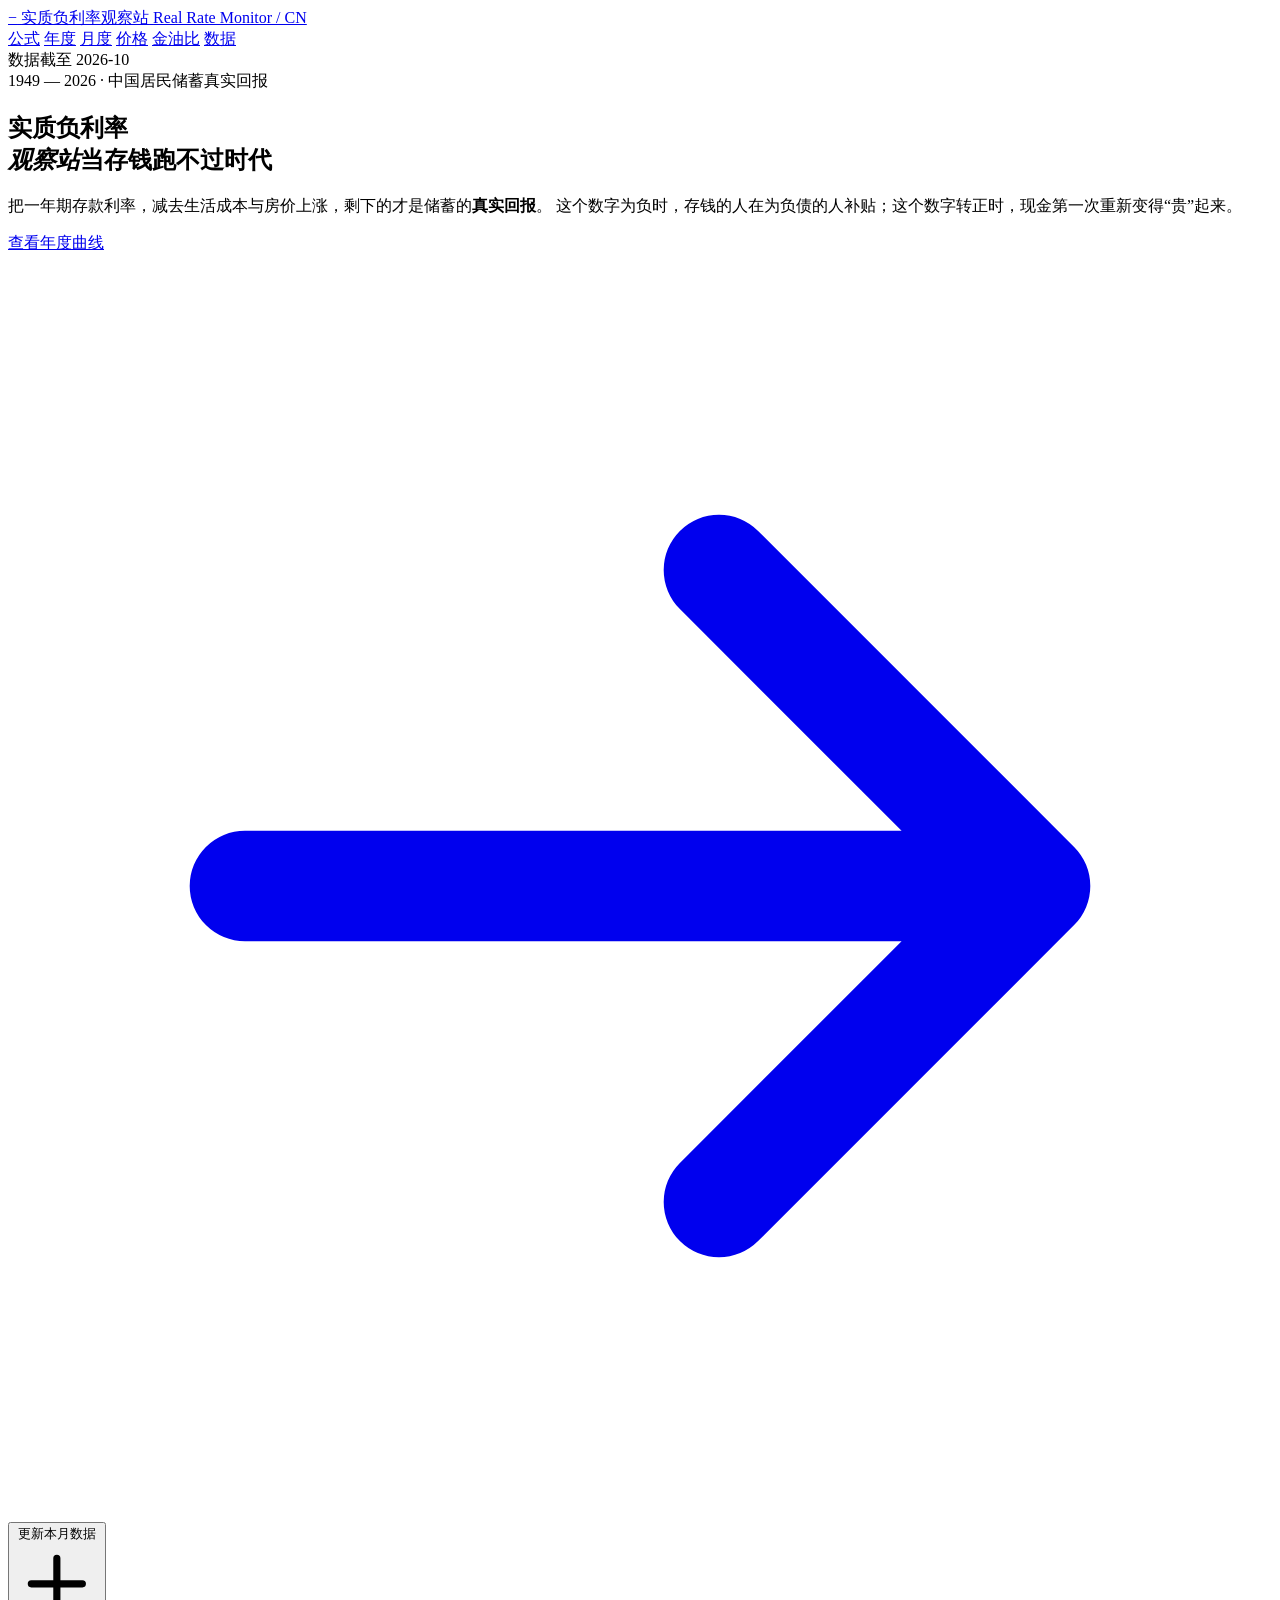
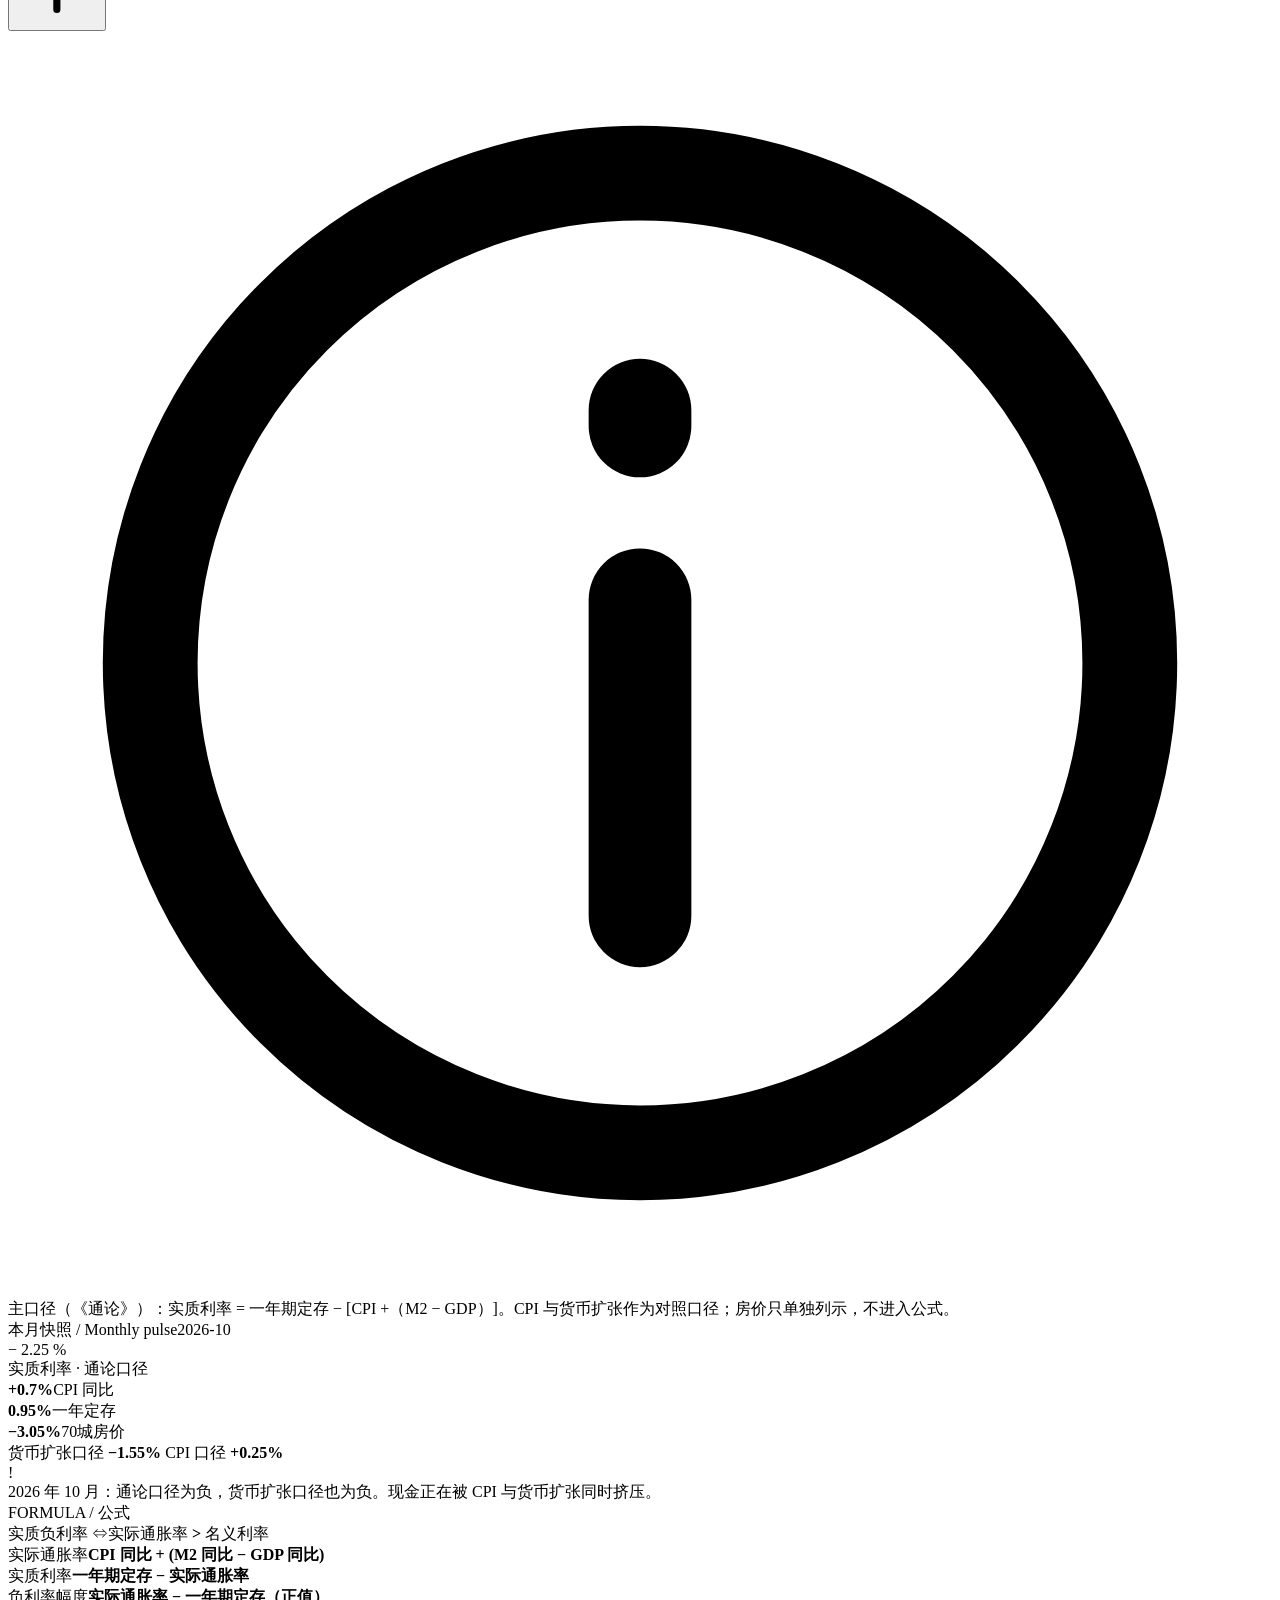
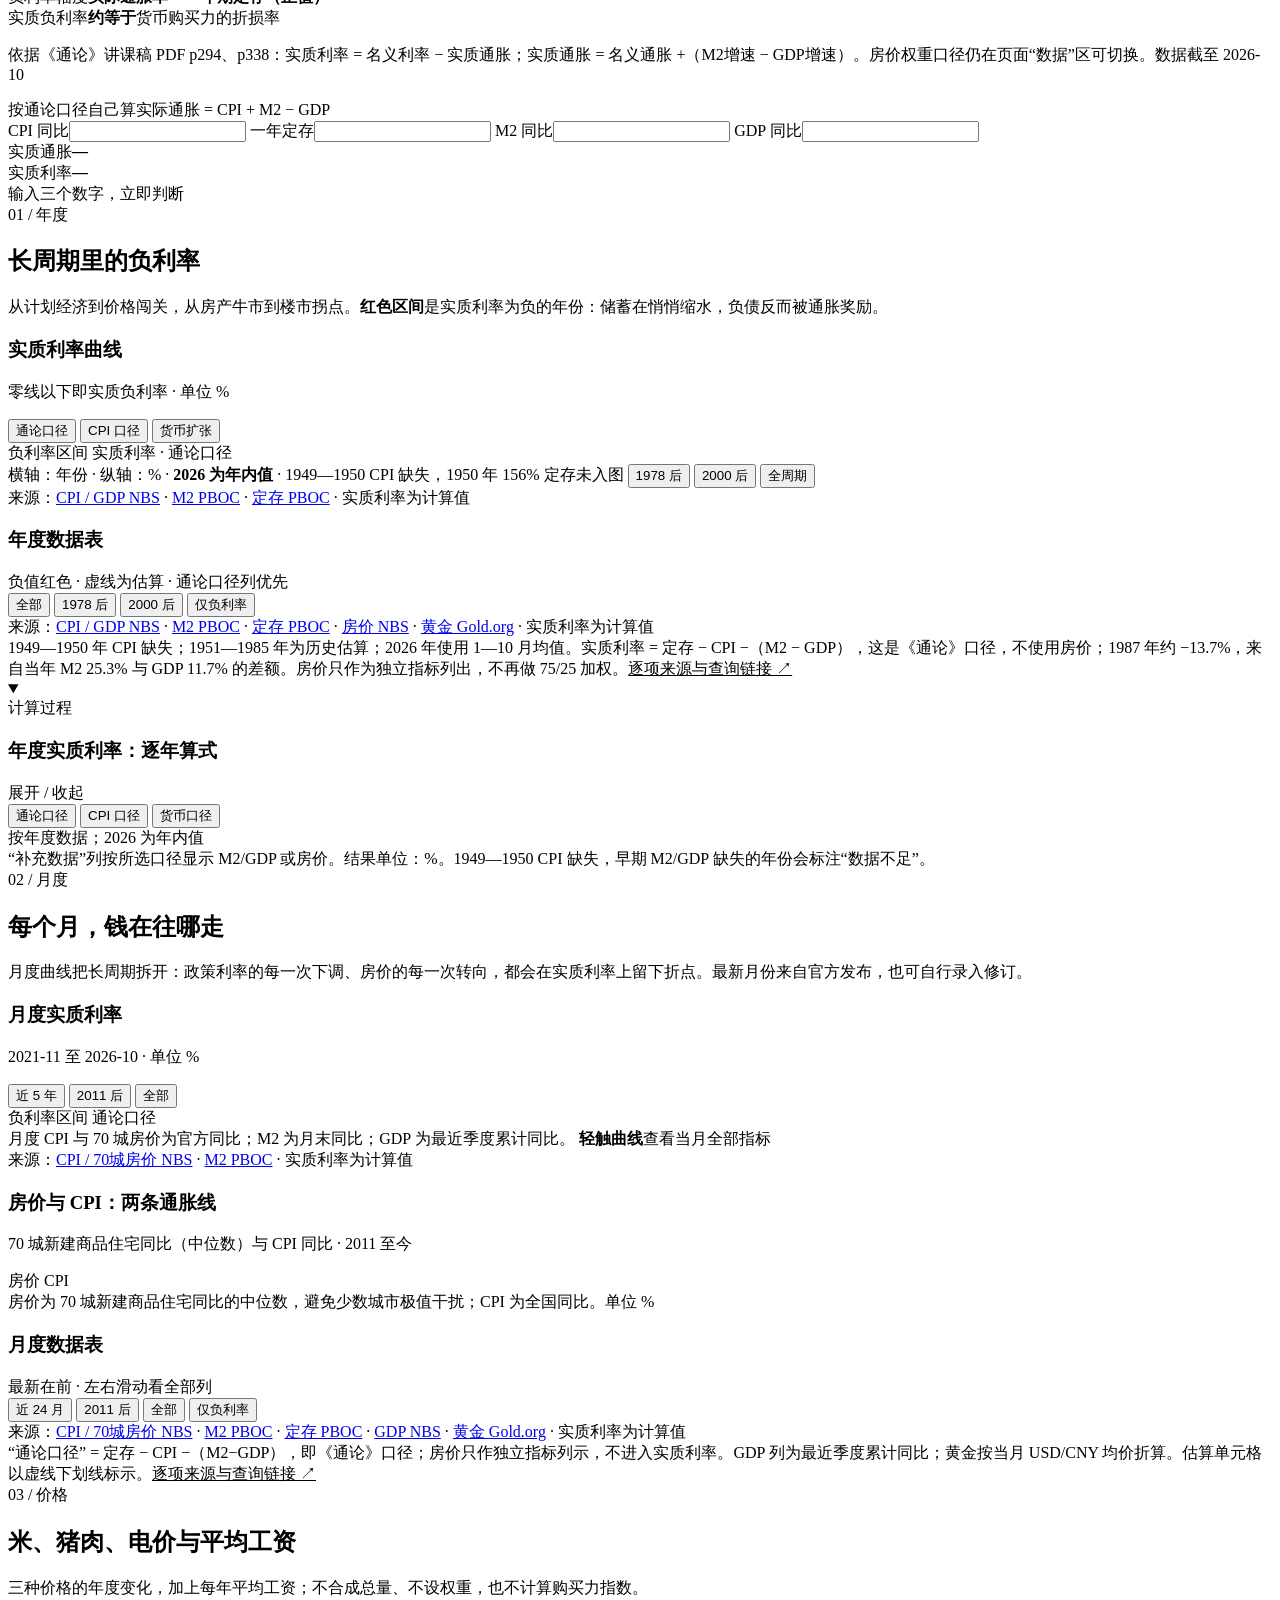
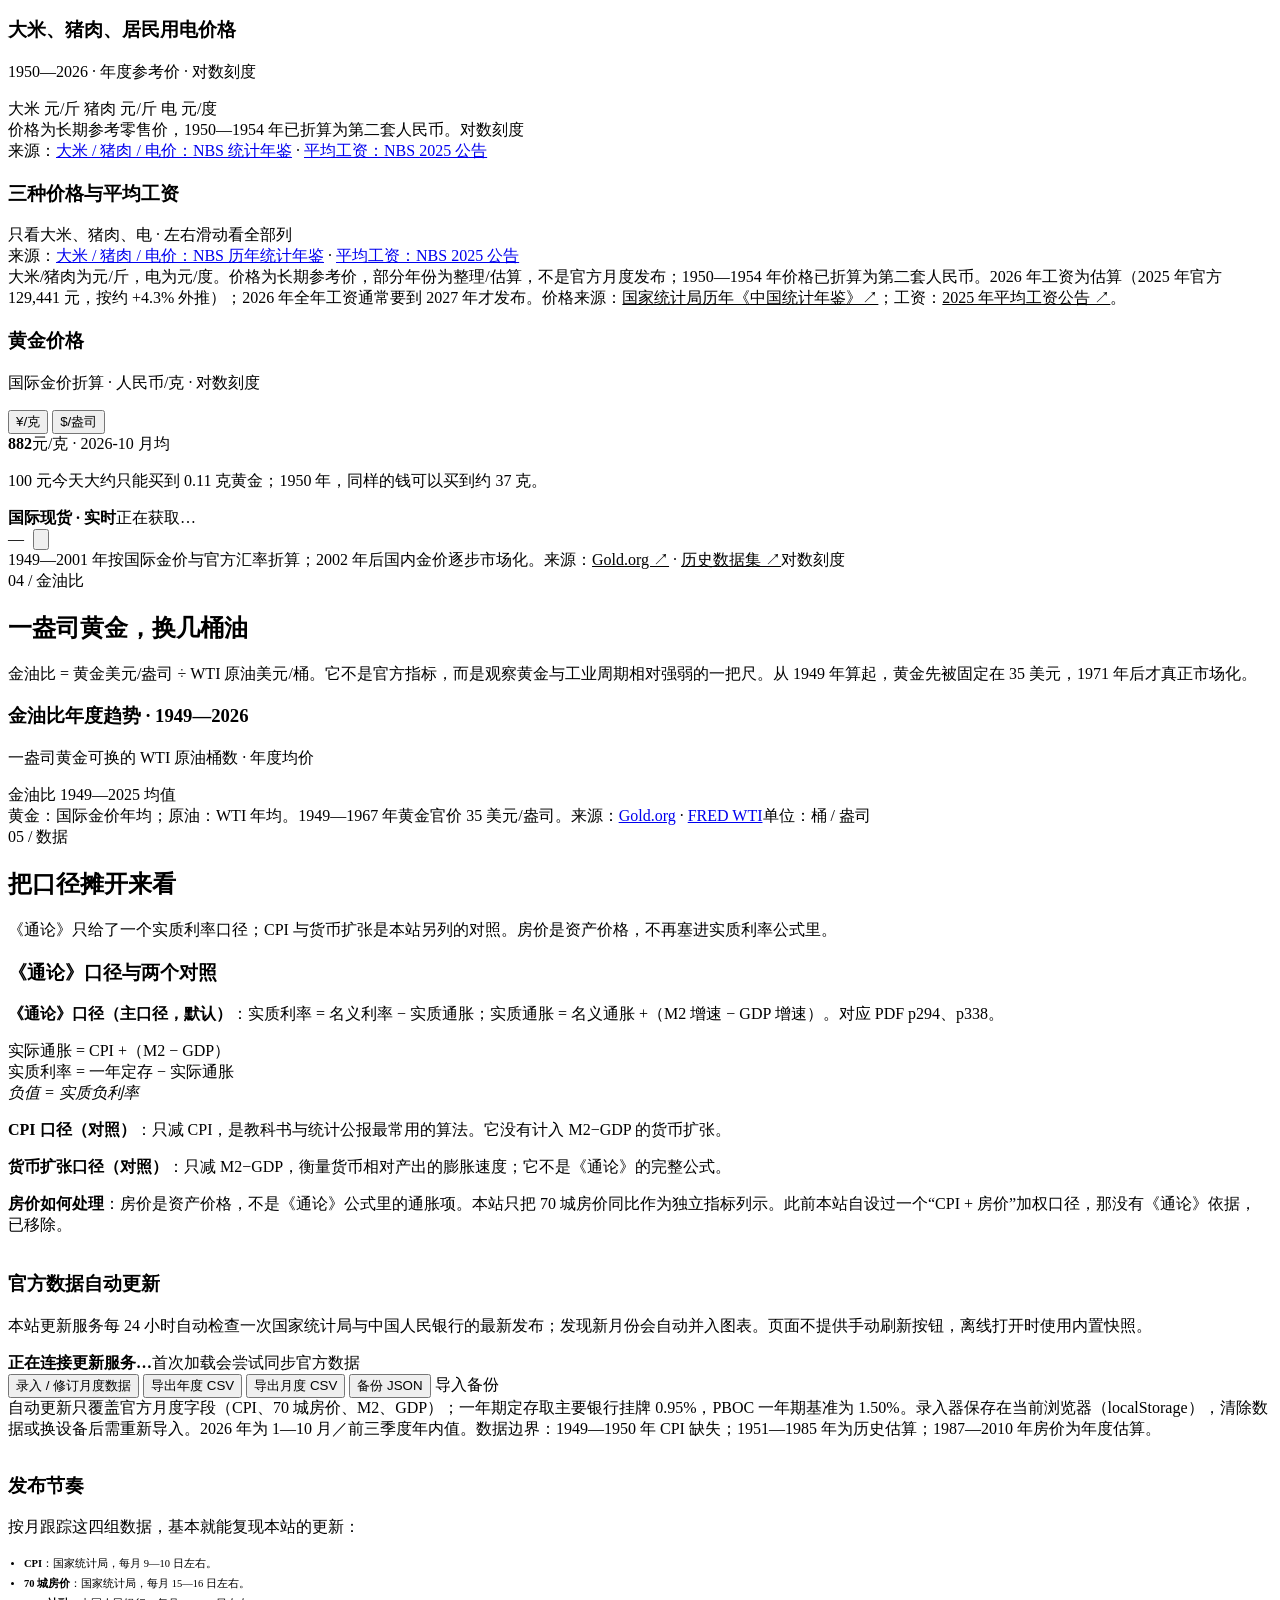
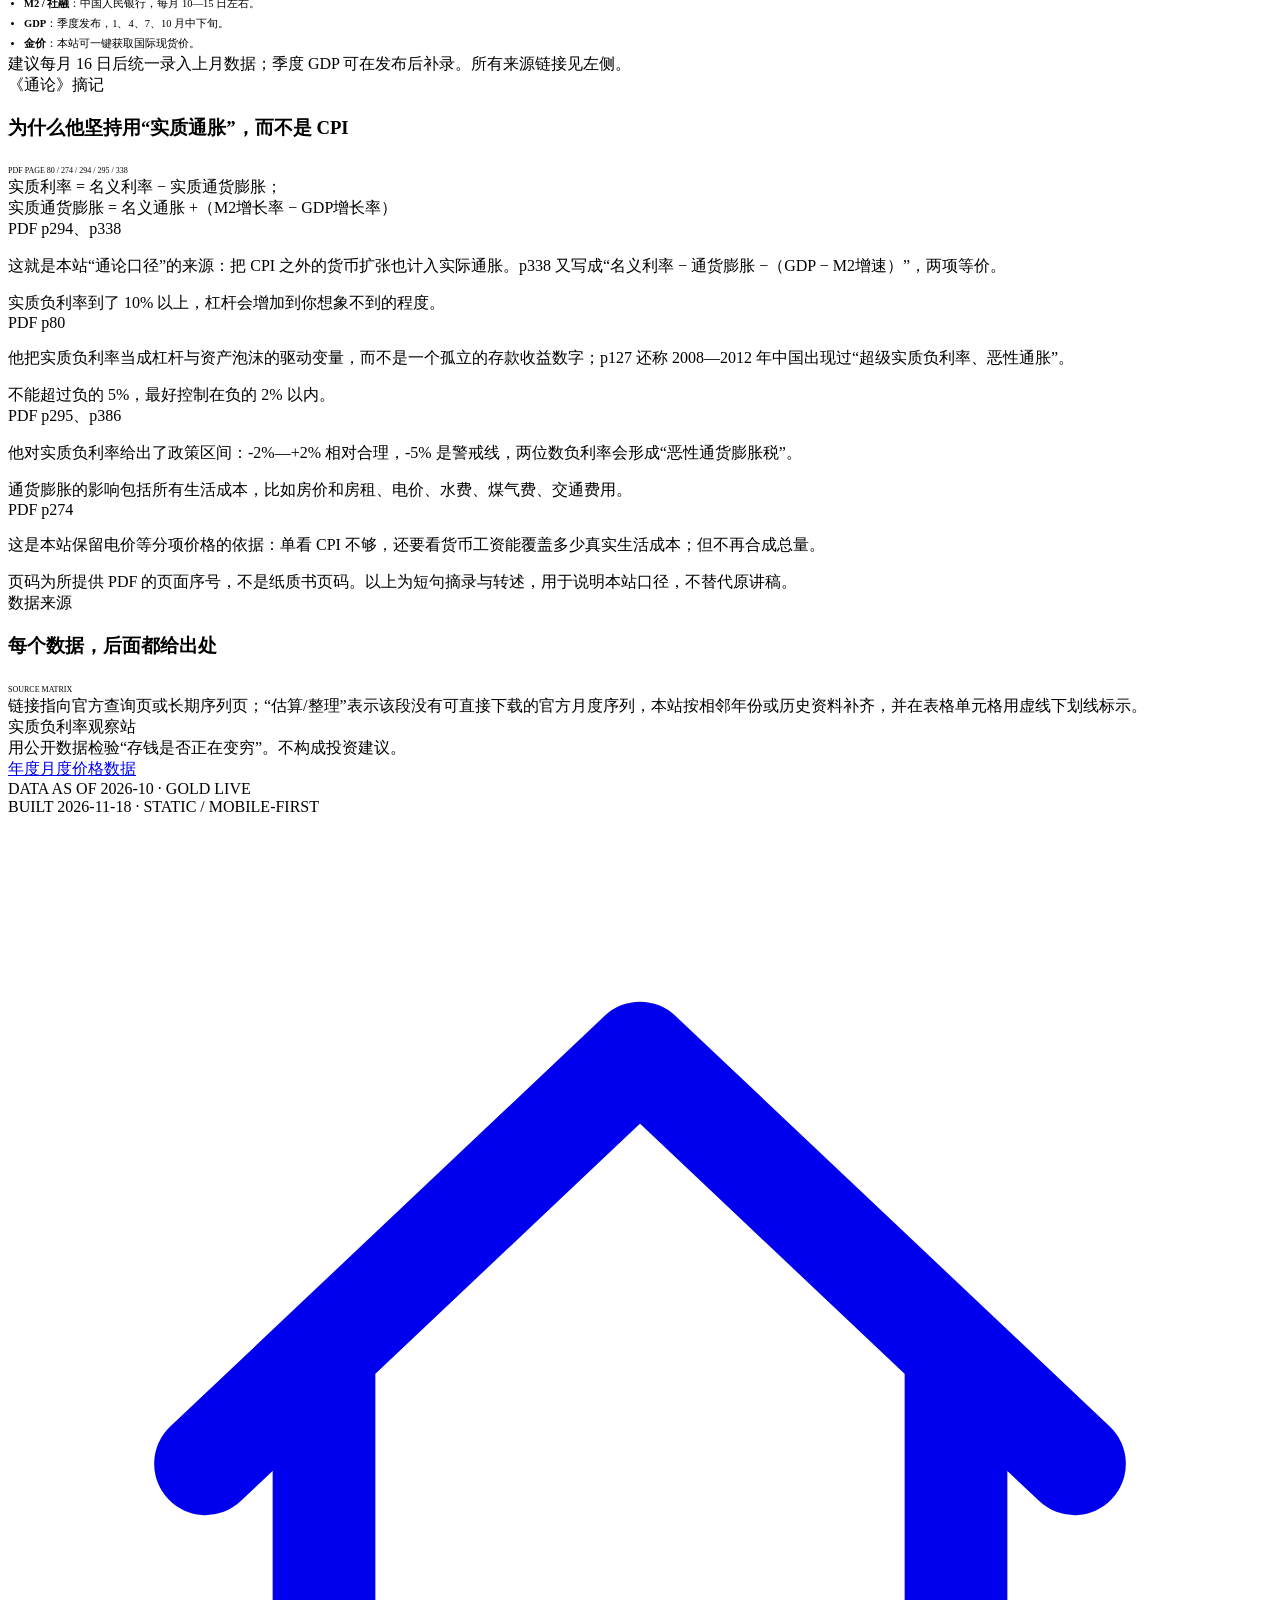
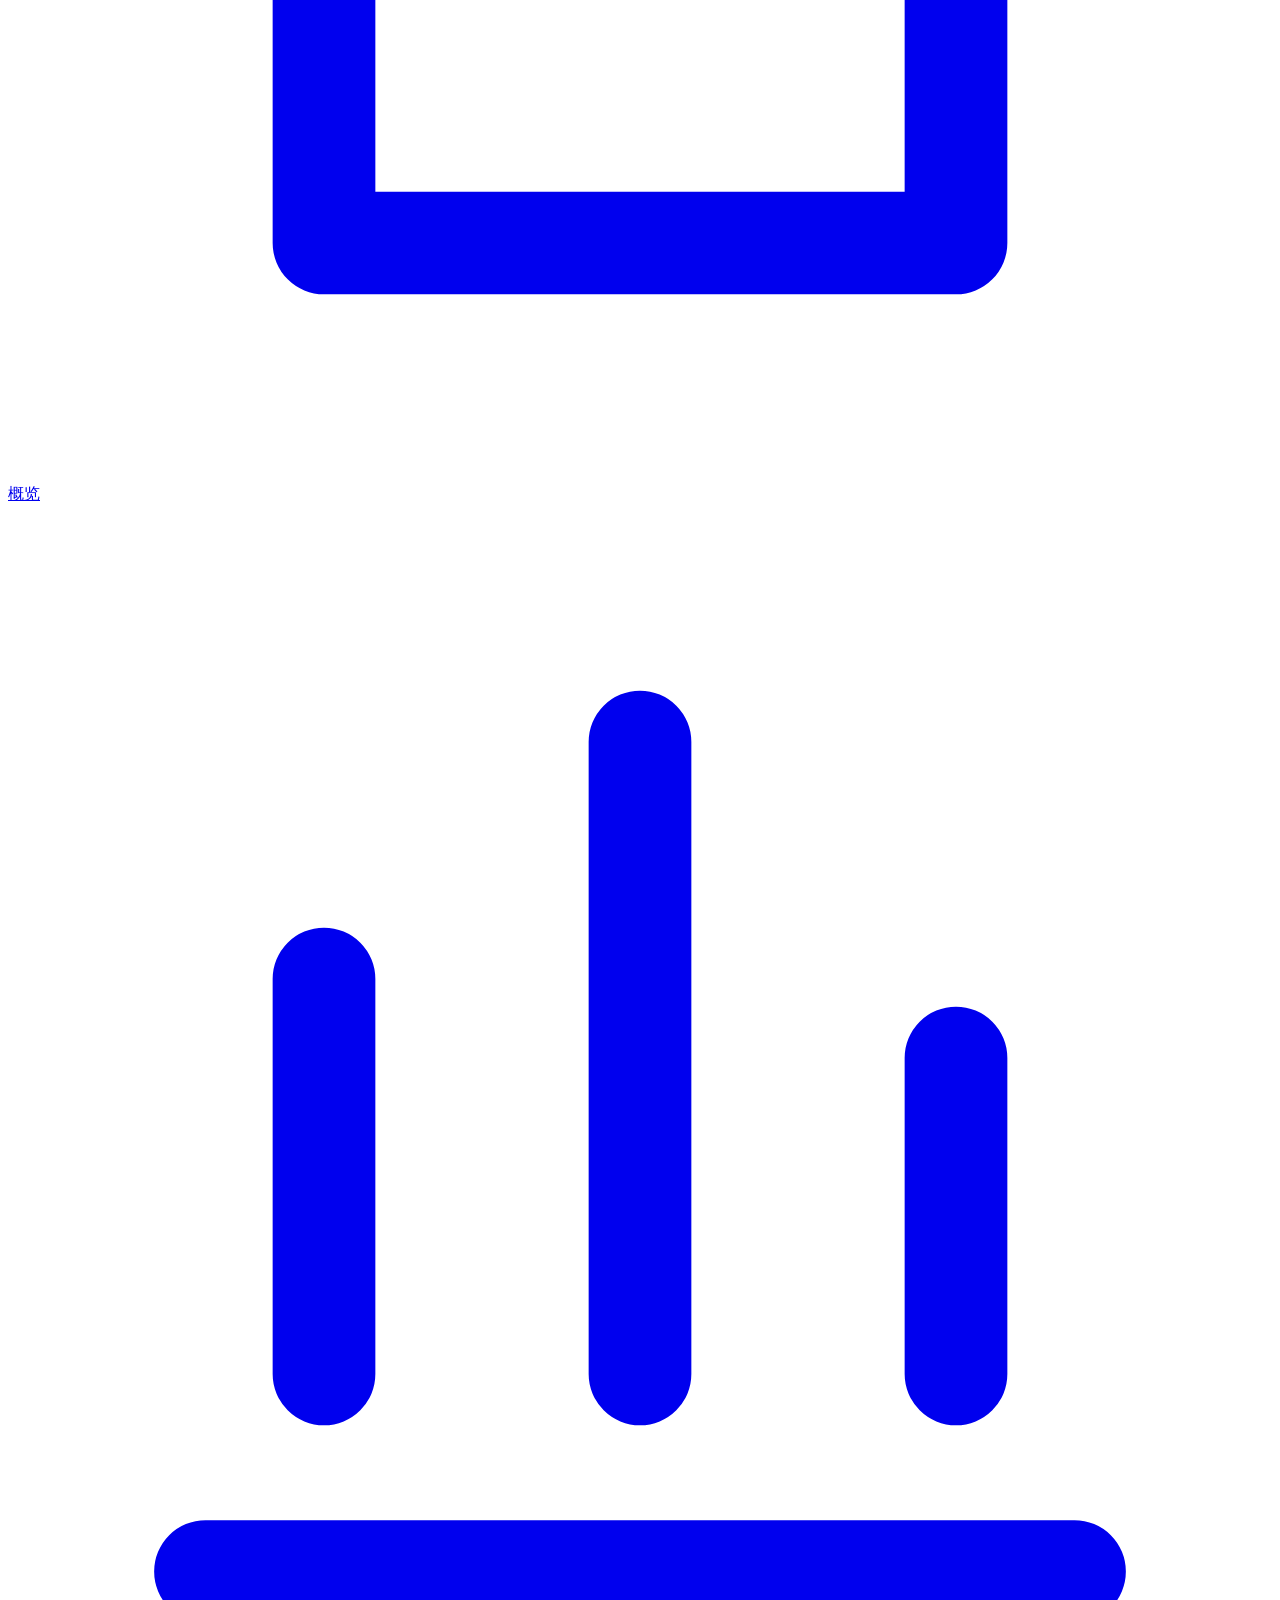
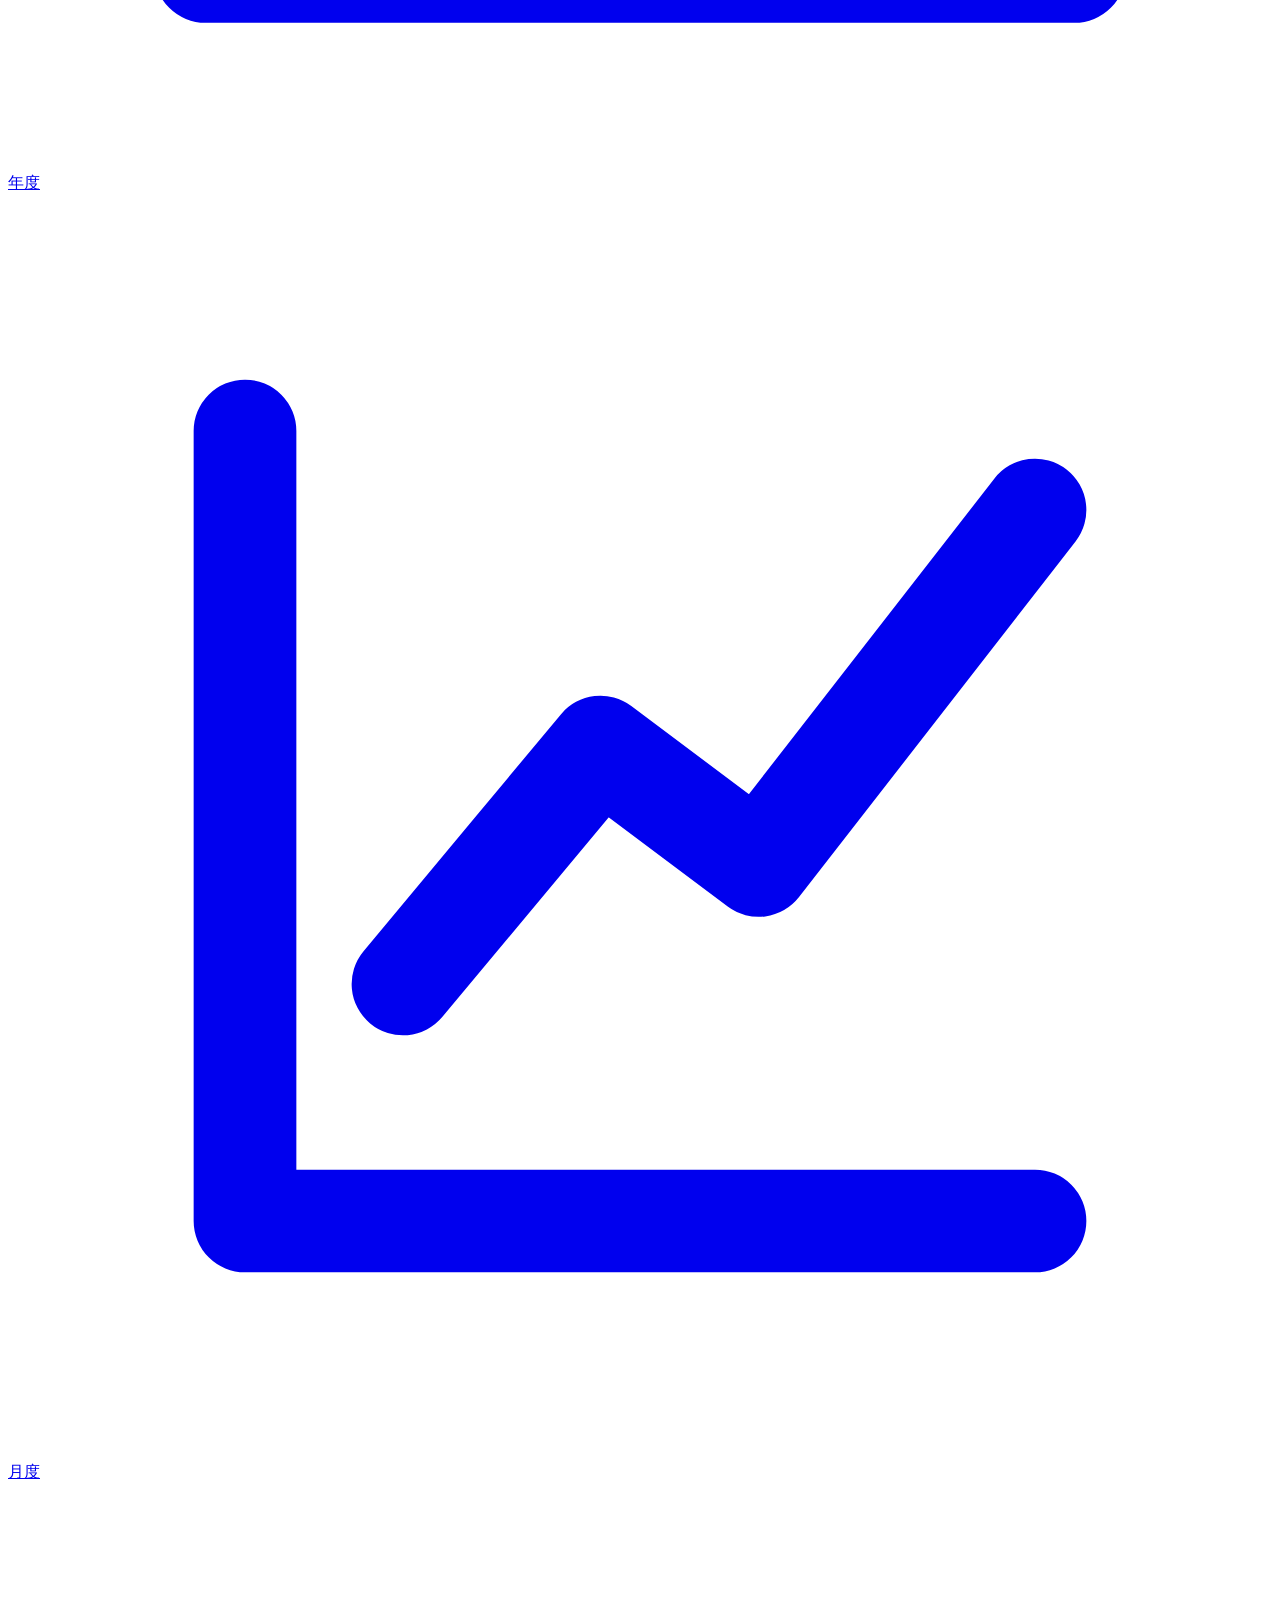
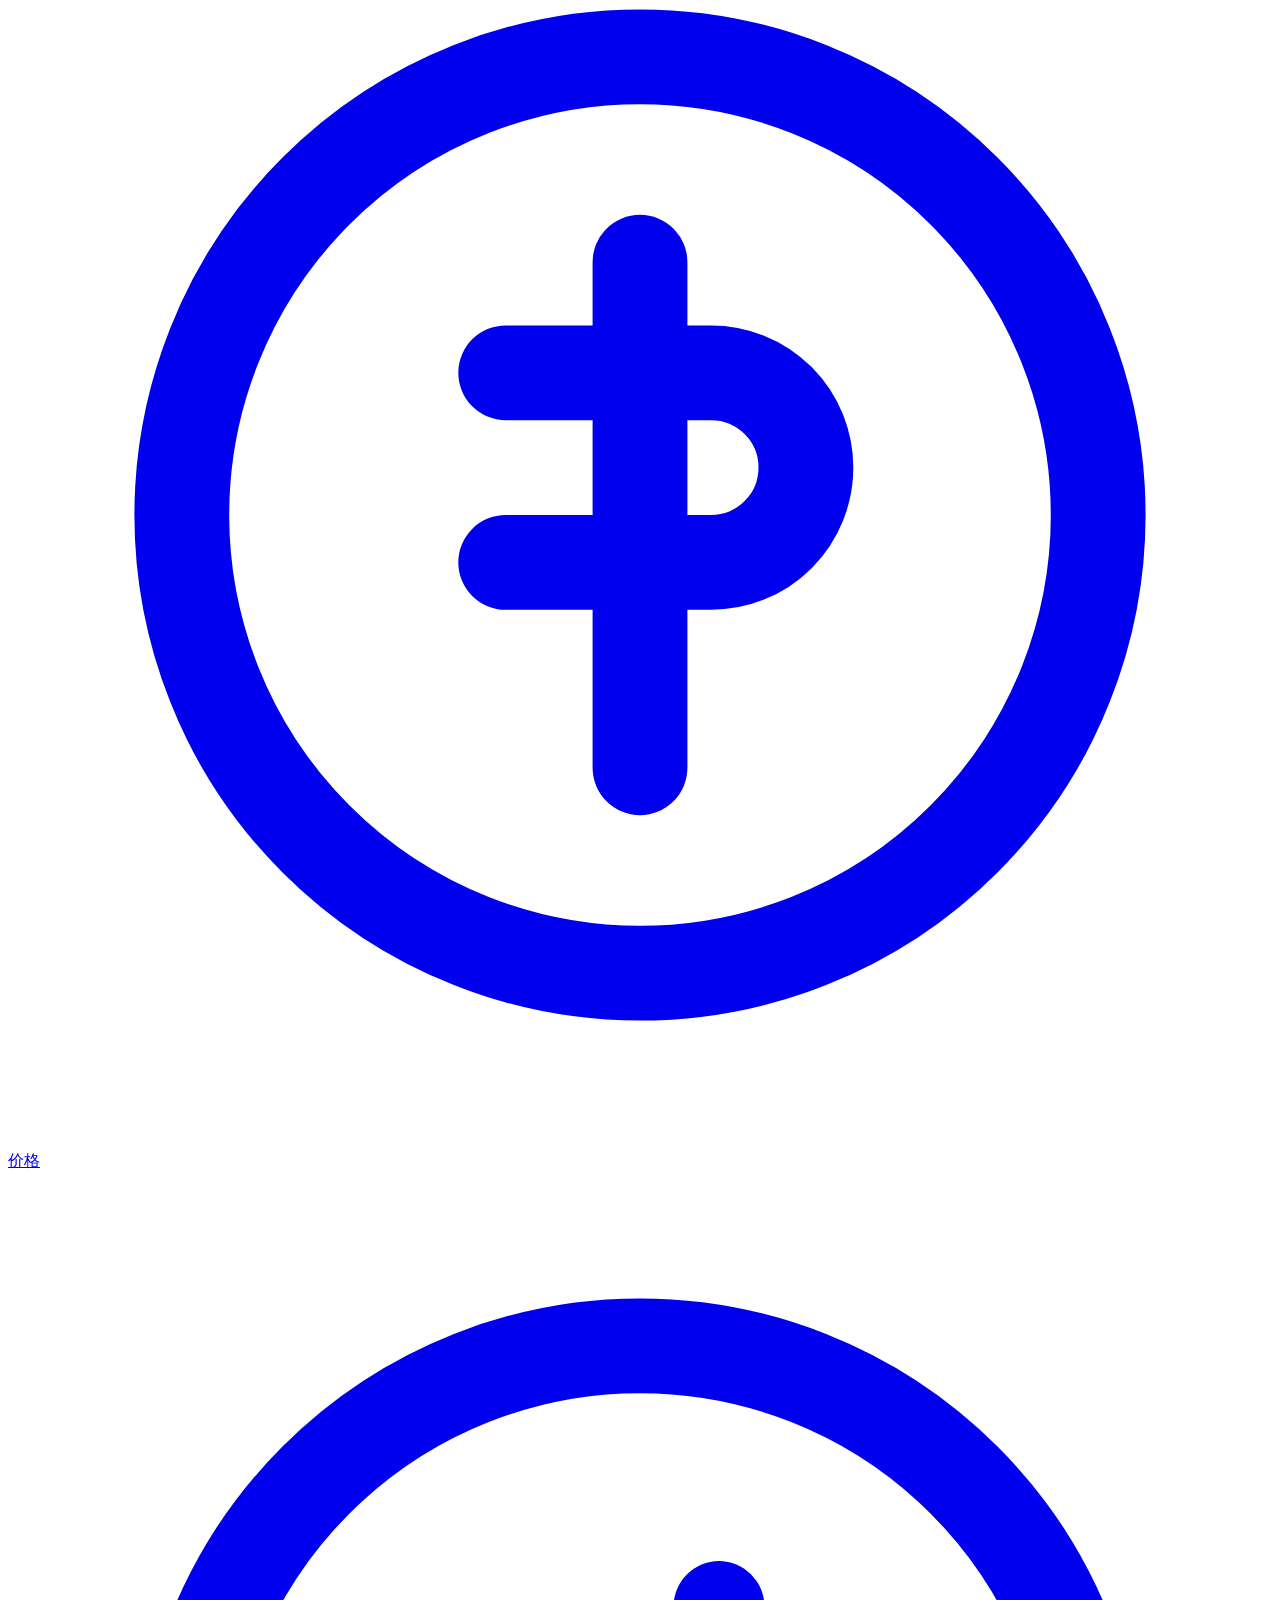
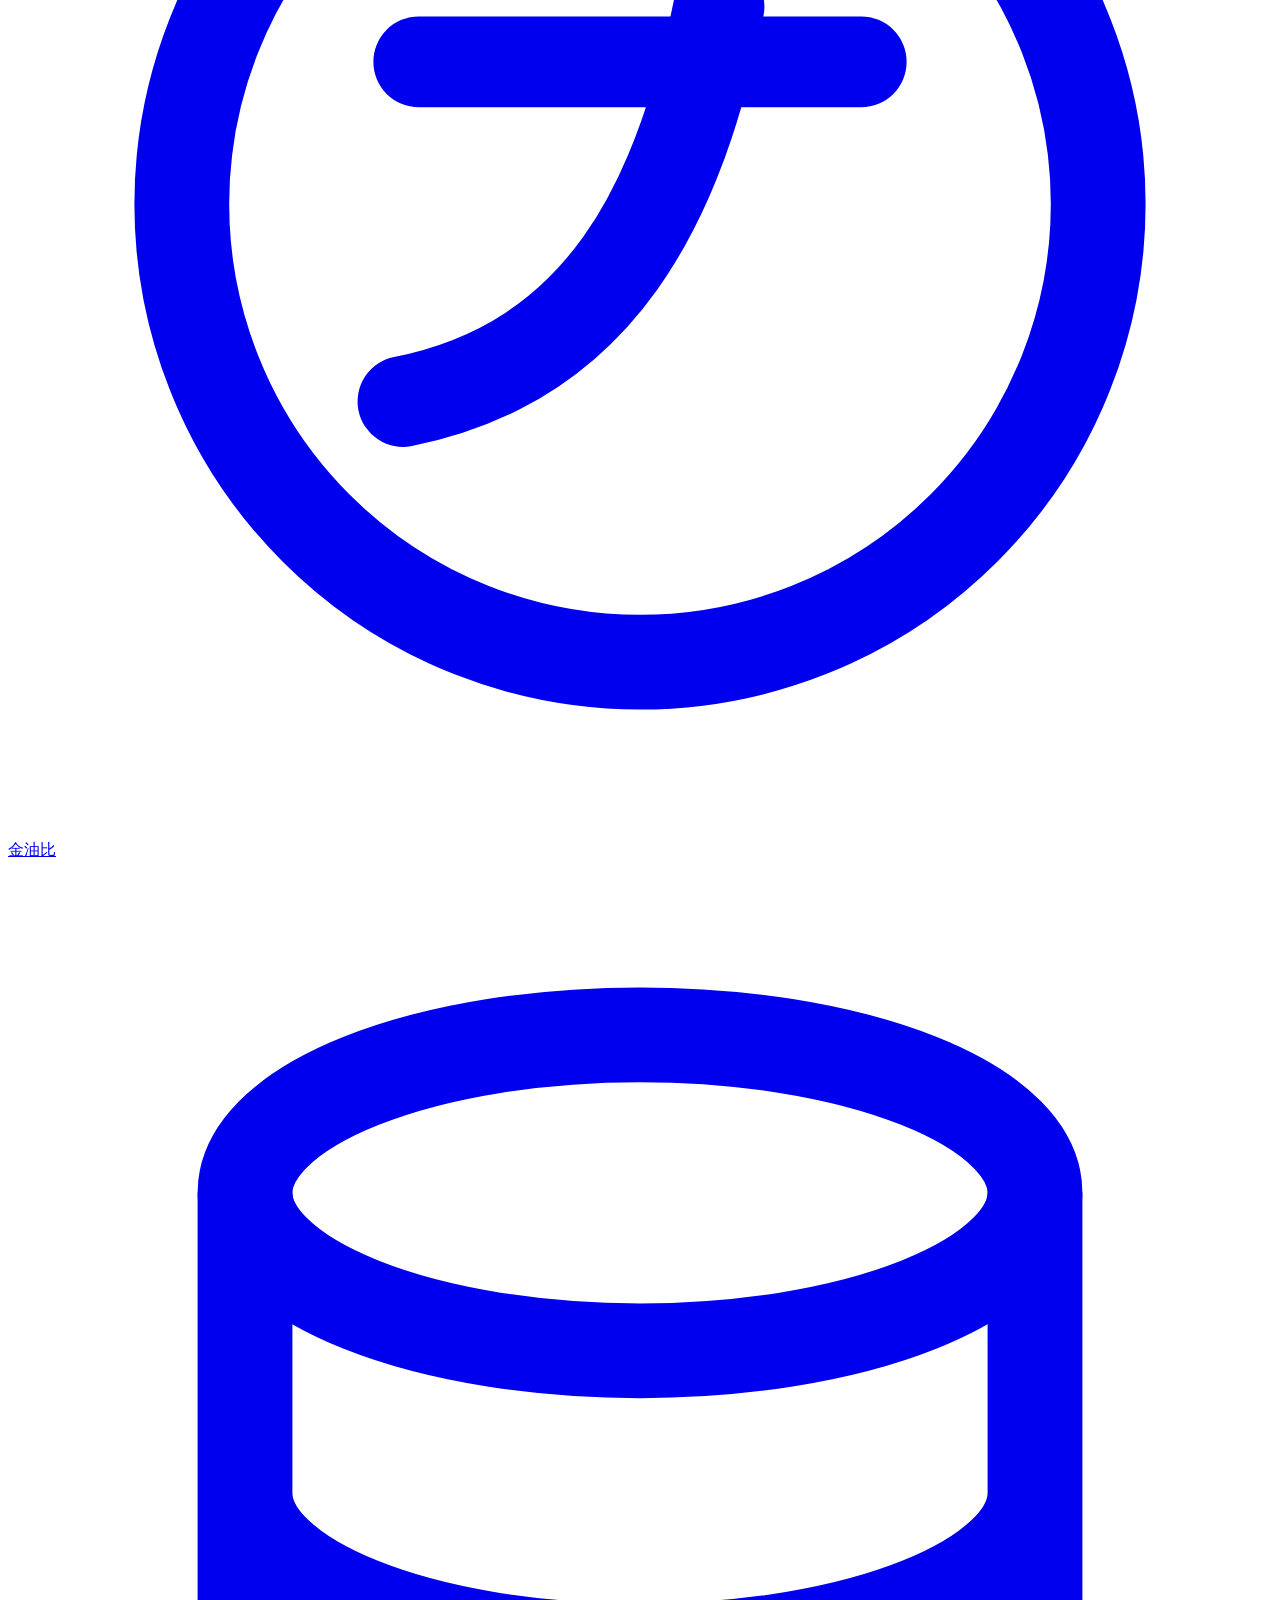
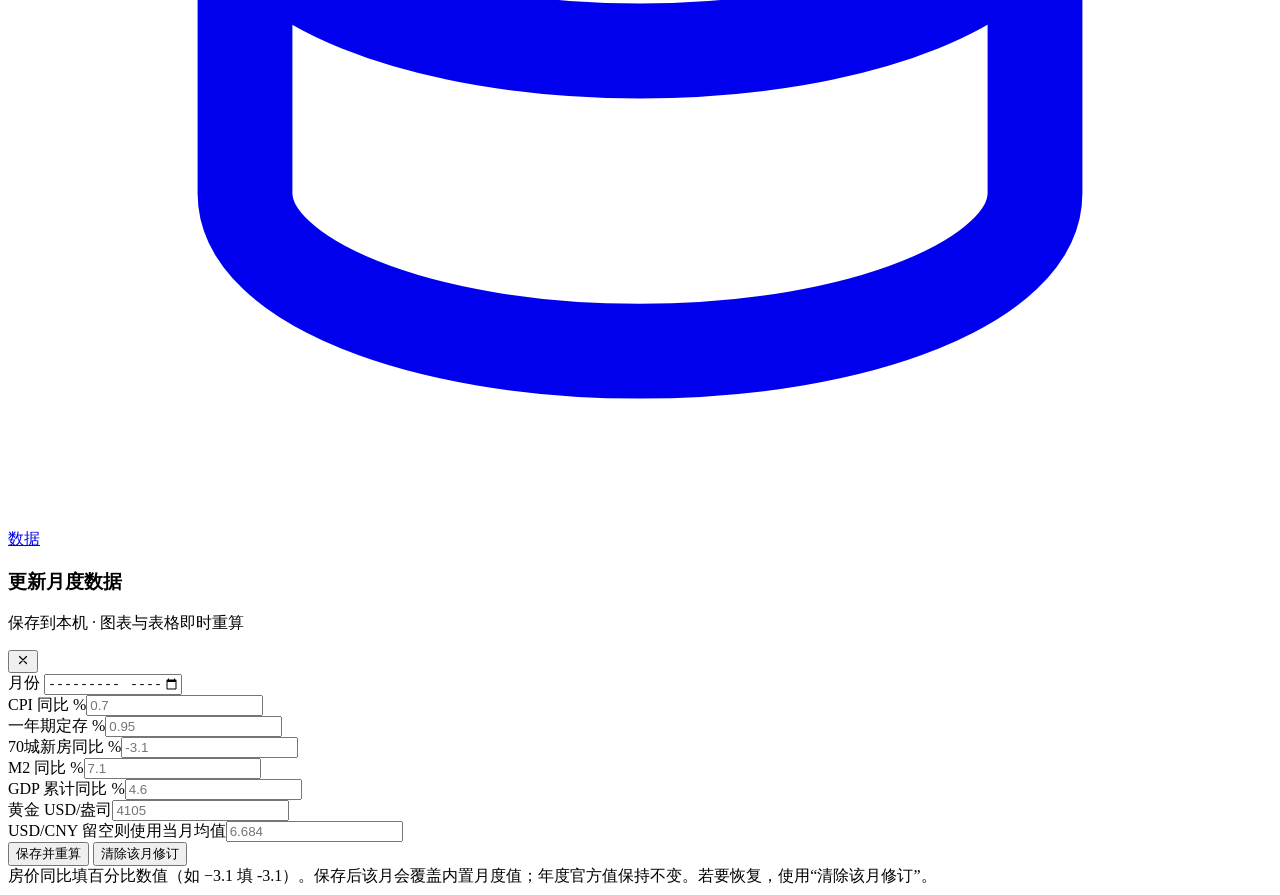
==== site.html @ a6488cf8 "add site.html" ====
<!doctype html>
<html lang="zh-CN">
<head>
<meta charset="utf-8">
<meta name="viewport" content="width=device-width, initial-scale=1, viewport-fit=cover">
<meta name="theme-color" content="#f2eee6">
<meta name="description" content="中国实质负利率观察站：1949—2026 年实质利率、CPI、一年期定存、M2、GDP、70城房价与黄金购买力。手机可用、可自行更新月度数据。">
<meta name="apple-mobile-web-app-capable" content="yes">
<meta name="apple-mobile-web-app-status-bar-style" content="default">
<meta name="format-detection" content="telephone=no">
<title>实质负利率观察站 · 1949—2026</title>
<link rel="stylesheet" href="styles.css">
</head>
<body>

<header class="topbar" id="topbar">
  <div class="wrap topbar-inner">
    <a class="brand" href="#overview" aria-label="回到顶部">
      <span class="brand-mark" aria-hidden="true">−</span>
      <span>
        <span class="brand-name">实质负利率观察站</span>
        <span class="brand-sub">Real Rate Monitor / CN</span>
      </span>
    </a>
    <nav class="desktop-nav" aria-label="主导航">
      <a href="#formula" data-nav="formula">公式</a>
      <a href="#annual" data-nav="annual">年度</a>
      <a href="#monthly" data-nav="monthly">月度</a>
      <a href="#purchasing" data-nav="purchasing">价格</a>
      <a href="#goldoil" data-nav="goldoil">金油比</a>
      <a href="#data" data-nav="data">数据</a>
    </nav>
    <div class="status-pill"><span class="live-dot"></span><span id="statusText">数据截至 2026-10</span></div>
  </div>
</header>

<main>
  <!-- ================= HERO ================= -->
  <section class="wrap hero" id="overview">
    <div class="hero-grid">
      <div>
        <div class="eyebrow">1949 — 2026 · 中国居民储蓄真实回报</div>
        <h1>实质负利率<br><em>观察站</em><span class="thin">当存钱跑不过时代</span></h1>
        <p class="hero-lede">
          把一年期存款利率，减去生活成本与房价上涨，剩下的才是储蓄的<strong>真实回报</strong>。
          这个数字为负时，存钱的人在为负债的人补贴；这个数字转正时，现金第一次重新变得“贵”起来。
        </p>
        <div class="hero-actions">
          <a class="btn" href="#annual">
            查看年度曲线
            <svg viewBox="0 0 16 16" fill="none" aria-hidden="true"><path d="M3 8h10M9 4l4 4-4 4" stroke="currentColor" stroke-width="1.4" stroke-linecap="round" stroke-linejoin="round"/></svg>
          </a>
          <button class="btn ghost" id="openUpdateHero" type="button">
            更新本月数据
            <svg viewBox="0 0 16 16" fill="none" aria-hidden="true"><path d="M8 3v10M3 8h10" stroke="currentColor" stroke-width="1.4" stroke-linecap="round"/></svg>
          </button>
        </div>
        <div class="hero-note">
          <svg viewBox="0 0 16 16" fill="none" aria-hidden="true"><circle cx="8" cy="8" r="6.2" stroke="currentColor" stroke-width="1.2"/><path d="M8 7.2v4M8 4.8v.2" stroke="currentColor" stroke-width="1.3" stroke-linecap="round"/></svg>
          <span>主口径（《通论》）：实质利率 = 一年期定存 − [CPI +（M2 − GDP）]。CPI 与货币扩张作为对照口径；房价只单独列示，不进入公式。</span>
        </div>
      </div>

      <aside class="pulse-card" aria-label="本月快照">
        <div class="pulse-head"><span>本月快照 / Monthly pulse</span><span class="pill" id="pulseMonth">2026-10</span></div>
        <div class="pulse-main">
          <span class="pulse-sign" id="heroSign">−</span>
          <span class="pulse-big" id="heroRate">2.25</span>
          <span class="pulse-unit">%</span>
        </div>
        <div class="pulse-label" id="heroLabel">实质利率 · 通论口径</div>
        <div class="pulse-divider"></div>
        <div class="pulse-grid">
          <div><b id="pulseCpi">+0.7%</b><span>CPI 同比</span></div>
          <div><b id="pulseDep">0.95%</b><span>一年定存</span></div>
          <div><b id="pulseHouse" class="neg">−3.05%</b><span>70城房价</span></div>
        </div>
        <div class="pulse-foot">
          <span>货币扩张口径 <b id="pulseMoney">−1.55%</b></span>
          <span>CPI 口径 <b id="pulseCpiReal">+0.25%</b></span>
        </div>
      </aside>
    </div>

    <div class="metric-strip" id="metricStrip" aria-label="最新关键指标"></div>
    <div class="callout" id="heroCallout">
      <span class="mark">!</span>
      <div id="calloutText">2026 年 10 月：通论口径为负，货币扩张口径也为负。现金正在被 CPI 与货币扩张同时挤压。</div>
    </div>
  </section>

  <!-- ================= FORMULA ================= -->
  <section class="wrap formula-band" id="formula">
    <div class="formula-card">
      <div class="formula-left">
        <div class="eyebrow">FORMULA / 公式</div>
        <div class="formula-eq">实质负利率 <span>⇔</span><span class="fbr"></span>实际通胀率 <b>&gt;</b> 名义利率</div>
        <div class="formula-rows">
          <div><span>实际通胀率</span><b>CPI 同比 + (M2 同比 − GDP 同比)</b></div>
          <div><span>实质利率</span><b>一年期定存 − 实际通胀率</b></div>
          <div><span>负利率幅度</span><b>实际通胀率 − 一年期定存（正值）</b></div>
        </div>
        <div class="formula-essence">实质负利率<b>约等于</b>货币购买力的折损率</div>
        <p class="formula-note">依据《通论》讲课稿 PDF p294、p338：实质利率 = 名义利率 − 实质通胀；实质通胀 = 名义通胀 +（M2增速 − GDP增速）。房价权重口径仍在页面“数据”区可切换。<span id="formulaAsOf">数据截至 2026-10</span></p>
      </div>
      <div class="calc-card">
        <div class="calc-head"><span>按通论口径自己算</span><span class="mono">实际通胀 = CPI + M2 − GDP</span></div>
        <div class="calc-inputs">
          <label>CPI 同比<input id="calcCpi" type="number" step="0.1" inputmode="decimal" aria-label="CPI同比"></label>
          <label>一年定存<input id="calcDep" type="number" step="0.05" inputmode="decimal" aria-label="一年期定存"></label>
          <label>M2 同比<input id="calcM2" type="number" step="0.1" inputmode="decimal" aria-label="M2同比"></label>
          <label>GDP 同比<input id="calcGdp" type="number" step="0.1" inputmode="decimal" aria-label="GDP同比"></label>
        </div>
        <div class="calc-output">
          <div><span>实质通胀</span><b id="calcInf">—</b></div>
          <div><span>实质利率</span><b id="calcRate">—</b></div>
        </div>
        <div class="calc-verdict" id="calcVerdict">输入三个数字，立即判断</div>
      </div>
    </div>
  </section>

  <!-- ================= ANNUAL ================= -->
  <section class="wrap section" id="annual">
    <div class="section-head">
      <div class="section-kicker">01 / 年度</div>
      <div>
        <h2>长周期里的负利率</h2>
        <p>从计划经济到价格闯关，从房产牛市到楼市拐点。<b>红色区间</b>是实质利率为负的年份：储蓄在悄悄缩水，负债反而被通胀奖励。</p>
      </div>
    </div>

    <div class="card chart-card">
      <div class="card-head">
        <div>
          <h3>实质利率曲线</h3>
          <p>零线以下即实质负利率 · 单位 %</p>
        </div>
        <div class="segmented" id="lensTabs" role="tablist" aria-label="选择实质利率口径">
          <button type="button" data-lens="doubleReal" class="active" role="tab" aria-selected="true">通论口径</button>
          <button type="button" data-lens="cpiReal" role="tab" aria-selected="false">CPI 口径</button>
          <button type="button" data-lens="moneyReal" role="tab" aria-selected="false">货币扩张</button>
        </div>
      </div>
      <div class="chart-legend" id="annualLegend">
        <span class="legend-item"><span class="legend-swatch"></span>负利率区间</span>
        <span class="legend-item"><span class="legend-line"></span><span id="annualMainLabel">实质利率 · 通论口径</span></span>
      </div>
      <div class="chart-wrap" id="annualChart" role="img" aria-label="1951年以来中国实质利率年度曲线"></div>
      <div class="chart-foot">
        <span>横轴：年份 · 纵轴：% · <b>2026 为年内值</b> · 1949—1950 CPI 缺失，1950 年 156% 定存未入图</span>
        <span class="pill-row" id="annualRangePills">
          <button class="pill" data-range="1978" type="button">1978 后</button>
          <button class="pill active" data-range="2000" type="button">2000 后</button>
          <button class="pill" data-range="1951" type="button">全周期</button>
        </span>
      </div>
      <div class="src-line">来源：<a href="https://www.stats.gov.cn/sj/ndsj/" target="_blank" rel="noopener noreferrer">CPI / GDP NBS</a> · <a href="http://www.pbc.gov.cn/diaochatongjisi/116219/116319/index.html" target="_blank" rel="noopener noreferrer">M2 PBOC</a> · <a href="http://www.pbc.gov.cn/zhengcehuobisi/125207/125213/125440/125838/125888/index.html" target="_blank" rel="noopener noreferrer">定存 PBOC</a> · 实质利率为计算值</div>
    </div>

    <div class="stat-row" id="annualStats"></div>

    <div class="card table-card">
      <div class="table-head">
        <div>
          <h3>年度数据表</h3>
          <div class="hint">负值红色 · 虚线为估算 · 通论口径列优先</div>
        </div>
        <div class="pill-row" id="annualTablePills">
          <button class="pill active" data-filter="all" type="button">全部</button>
          <button class="pill" data-filter="1978" type="button">1978 后</button>
          <button class="pill" data-filter="2000" type="button">2000 后</button>
          <button class="pill" data-filter="negative" type="button">仅负利率</button>
        </div>
      </div>
      <div class="table-scroll" id="annualTableWrap"></div>
      <div class="src-line">来源：<a href="https://www.stats.gov.cn/sj/ndsj/" target="_blank" rel="noopener noreferrer">CPI / GDP NBS</a> · <a href="http://www.pbc.gov.cn/diaochatongjisi/116219/116319/index.html" target="_blank" rel="noopener noreferrer">M2 PBOC</a> · <a href="http://www.pbc.gov.cn/zhengcehuobisi/125207/125213/125440/125838/125888/index.html" target="_blank" rel="noopener noreferrer">定存 PBOC</a> · <a href="https://www.stats.gov.cn/sj/zxfb/" target="_blank" rel="noopener noreferrer">房价 NBS</a> · <a href="https://www.gold.org/goldhub/data/gold-prices" target="_blank" rel="noopener noreferrer">黄金 Gold.org</a> · 实质利率为计算值</div>
      <div class="table-note">1949—1950 年 CPI 缺失；1951—1985 年为历史估算；2026 年使用 1—10 月均值。实质利率 = 定存 − CPI −（M2 − GDP），这是《通论》口径，不使用房价；1987 年约 −13.7%，来自当年 M2 25.3% 与 GDP 11.7% 的差额。房价只作为独立指标列出，不再做 75/25 加权。<a href="#sources" style="color:var(--gold)">逐项来源与查询链接 ↗</a></div>
    </div>
    <details class="card calc-details" id="annualCalc" open>
      <summary>
        <div>
          <div class="section-kicker" style="padding-top:0;margin-bottom:5px">计算过程</div>
          <h3>年度实质利率：逐年算式</h3>
        </div>
        <span class="calc-summary-hint">展开 / 收起</span>
      </summary>
      <div class="calc-toolbar">
        <div class="segmented" id="calcLensTabs" aria-label="选择计算过程口径">
          <button type="button" data-clens="doubleReal" class="active">通论口径</button>
          <button type="button" data-clens="cpiReal">CPI 口径</button>
          <button type="button" data-clens="moneyReal">货币口径</button>
        </div>
        <span class="calc-hint">按年度数据；2026 为年内值</span>
      </div>
      <div class="table-scroll annual-calc-full" id="annualCalcWrap"></div>
      <div class="calc-mobile" id="annualCalcMobile"></div>
      <div class="table-note">“补充数据”列按所选口径显示 M2/GDP 或房价。结果单位：%。1949—1950 CPI 缺失，早期 M2/GDP 缺失的年份会标注“数据不足”。</div>
    </details>
  </section>

  <!-- ================= MONTHLY ================= -->
  <section class="wrap section" id="monthly">
    <div class="section-head">
      <div class="section-kicker">02 / 月度</div>
      <div>
        <h2>每个月，钱在往哪走</h2>
        <p>月度曲线把长周期拆开：政策利率的每一次下调、房价的每一次转向，都会在实质利率上留下折点。最新月份来自官方发布，也可自行录入修订。</p>
      </div>
    </div>

    <div class="card chart-card">
      <div class="card-head">
        <div>
          <h3>月度实质利率</h3>
          <p><span id="monthlyRangeLabel">2021-11 至 2026-10</span> · 单位 %</p>
        </div>
        <div class="segmented" id="monthlyRangeTabs" aria-label="选择月度时间范围">
          <button type="button" data-months="60" class="active">近 5 年</button>
          <button type="button" data-months="180">2011 后</button>
          <button type="button" data-months="0">全部</button>
        </div>
      </div>
      <div class="chart-legend">
        <span class="legend-item"><span class="legend-swatch"></span>负利率区间</span>
        <span class="legend-item"><span class="legend-line"></span>通论口径</span>
      </div>
      <div class="chart-wrap" id="monthlyChart" role="img" aria-label="中国月度实质利率曲线"></div>
      <div class="chart-foot">
        <span>月度 CPI 与 70 城房价为官方同比；M2 为月末同比；GDP 为最近季度累计同比。</span>
        <span><b>轻触曲线</b>查看当月全部指标</span>
      </div>
      <div class="src-line">来源：<a href="https://www.stats.gov.cn/sj/zxfb/" target="_blank" rel="noopener noreferrer">CPI / 70城房价 NBS</a> · <a href="http://www.pbc.gov.cn/diaochatongjisi/116219/116319/index.html" target="_blank" rel="noopener noreferrer">M2 PBOC</a> · 实质利率为计算值</div>
    </div>

    <div class="stat-row" id="monthlyStats"></div>

    <div class="card chart-card">
      <div class="card-head">
        <div>
          <h3>房价与 CPI：两条通胀线</h3>
          <p>70 城新建商品住宅同比（中位数）与 CPI 同比 · 2011 至今</p>
        </div>
        <div class="chart-legend" style="margin:0">
          <span class="legend-item"><span class="legend-line red"></span>房价</span>
          <span class="legend-item"><span class="legend-line teal"></span>CPI</span>
        </div>
      </div>
      <div class="chart-wrap" id="houseChart" role="img" aria-label="70城房价同比与CPI同比曲线"></div>
      <div class="chart-foot"><span>房价为 70 城新建商品住宅同比的中位数，避免少数城市极值干扰；CPI 为全国同比。</span><span>单位 %</span></div>
    </div>

    <div class="card table-card">
      <div class="table-head">
        <div>
          <h3>月度数据表</h3>
          <div class="hint">最新在前 · 左右滑动看全部列</div>
        </div>
        <div class="pill-row" id="monthlyTablePills">
          <button class="pill active" data-mfilter="24" type="button">近 24 月</button>
          <button class="pill" data-mfilter="180" type="button">2011 后</button>
          <button class="pill" data-mfilter="all" type="button">全部</button>
          <button class="pill" data-mfilter="negative" type="button">仅负利率</button>
        </div>
      </div>
      <div class="table-scroll" id="monthlyTableWrap"></div>
      <div class="src-line">来源：<a href="https://www.stats.gov.cn/sj/zxfb/" target="_blank" rel="noopener noreferrer">CPI / 70城房价 NBS</a> · <a href="http://www.pbc.gov.cn/diaochatongjisi/116219/116319/index.html" target="_blank" rel="noopener noreferrer">M2 PBOC</a> · <a href="http://www.pbc.gov.cn/zhengcehuobisi/125207/125213/125440/125838/125888/index.html" target="_blank" rel="noopener noreferrer">定存 PBOC</a> · <a href="https://www.stats.gov.cn/sj/ndsj/" target="_blank" rel="noopener noreferrer">GDP NBS</a> · <a href="https://www.gold.org/goldhub/data/gold-prices" target="_blank" rel="noopener noreferrer">黄金 Gold.org</a> · 实质利率为计算值</div>
      <div class="table-note">“通论口径” = 定存 − CPI −（M2−GDP），即《通论》口径；房价只作独立指标列示，不进入实质利率。GDP 列为最近季度累计同比；黄金按当月 USD/CNY 均价折算。估算单元格以虚线下划线标示。<a href="#sources" style="color:var(--gold)">逐项来源与查询链接 ↗</a></div>
    </div>
  </section>

  <!-- ================= PURCHASING ================= -->
  <section class="wrap section" id="purchasing">
    <div class="section-head">
      <div class="section-kicker">03 / 价格</div>
      <div>
        <h2>米、猪肉、电价与平均工资</h2>
        <p>三种价格的年度变化，加上每年平均工资；不合成总量、不设权重，也不计算购买力指数。</p>
      </div>
    </div>

    <div class="card chart-card price-card">
      <div class="card-head">
        <div>
          <h3>大米、猪肉、居民用电价格</h3>
          <p>1950—2026 · 年度参考价 · 对数刻度</p>
        </div>
        <div class="chart-legend" style="margin:0">
          <span class="legend-item"><span class="legend-line gold"></span>大米 元/斤</span>
          <span class="legend-item"><span class="legend-line red"></span>猪肉 元/斤</span>
          <span class="legend-item"><span class="legend-line teal"></span>电 元/度</span>
        </div>
      </div>
      <div class="chart-wrap" id="priceChart" role="img" aria-label="1950年以来大米、猪肉、居民用电价格"></div>
      <div class="chart-foot"><span>价格为长期参考零售价，1950—1954 年已折算为第二套人民币。</span><span>对数刻度</span></div>
      <div class="src-line">来源：<a href="https://www.stats.gov.cn/sj/ndsj/" target="_blank" rel="noopener noreferrer">大米 / 猪肉 / 电价：NBS 统计年鉴</a> · <a href="https://www.stats.gov.cn/sj/zxfb/202605/t20260515_1963707.html" target="_blank" rel="noopener noreferrer">平均工资：NBS 2025 公告</a></div>
    </div>

    <div class="stat-row" id="priceStats"></div>

    <div class="card table-card">
      <div class="table-head">
        <div>
          <h3>三种价格与平均工资</h3>
          <div class="hint">只看大米、猪肉、电 · 左右滑动看全部列</div>
        </div>
      </div>
      <div class="living-mobile" id="livingMobile"></div>
      <div class="table-scroll living-full" id="livingTableWrap"></div>
      <div class="src-line">来源：<a href="https://www.stats.gov.cn/sj/ndsj/" target="_blank" rel="noopener noreferrer">大米 / 猪肉 / 电价：NBS 历年统计年鉴</a> · <a href="https://www.stats.gov.cn/sj/zxfb/202605/t20260515_1963707.html" target="_blank" rel="noopener noreferrer">平均工资：NBS 2025 公告</a></div>
      <div class="table-note">大米/猪肉为元/斤，电为元/度。价格为长期参考价，部分年份为整理/估算，不是官方月度发布；1950—1954 年价格已折算为第二套人民币。2026 年工资为估算（2025 年官方 129,441 元，按约 +4.3% 外推）；2026 年全年工资通常要到 2027 年才发布。价格来源：<a href="https://www.stats.gov.cn/sj/ndsj/" target="_blank" rel="noopener noreferrer" style="color:var(--gold)">国家统计局历年《中国统计年鉴》↗</a>；工资：<a href="https://www.stats.gov.cn/sj/zxfb/202605/t20260515_1963707.html" target="_blank" rel="noopener noreferrer" style="color:var(--gold)">2025 年平均工资公告 ↗</a>。</div>
    </div>

    <div class="card purchase-card" style="margin-top:14px">
      <div class="card-head">
        <div><h3>黄金价格</h3><p>国际金价折算 · 人民币/克 · 对数刻度</p></div>
        <div class="segmented" id="goldTabs" aria-label="黄金价格单位">
          <button type="button" data-gold="cny" class="active">¥/克</button>
          <button type="button" data-gold="usd">$/盎司</button>
        </div>
      </div>
      <div class="big-read"><b id="goldNow">882</b><span id="goldUnitLabel">元/克 · 2026-10 月均</span></div>
      <p class="purchase-copy" id="goldCopy">100 元今天大约只能买到 0.11 克黄金；1950 年，同样的钱可以买到约 37 克。</p>
      <div class="gold-live">
        <div class="lab"><b>国际现货 · 实时</b><span id="goldLiveTime">正在获取…</span></div>
        <div style="display:flex;align-items:center;gap:9px">
          <div class="val" id="goldLiveUsd">—</div>
          <button class="icon-btn" id="refreshGold" type="button" aria-label="刷新实时金价" title="刷新实时金价">
            <svg viewBox="0 0 16 16" fill="none" aria-hidden="true"><path d="M13 6.5A5.2 5.2 0 1 0 13.2 9M13 3v4h-4" stroke="currentColor" stroke-width="1.3" stroke-linecap="round" stroke-linejoin="round"/></svg>
          </button>
        </div>
      </div>
      <div class="chart-wrap" id="goldChart" role="img" aria-label="1950年以来黄金人民币价格"></div>
      <div class="chart-foot"><span>1949—2001 年按国际金价与官方汇率折算；2002 年后国内金价逐步市场化。来源：<a href="https://www.gold.org/goldhub/data/gold-prices" target="_blank" rel="noopener noreferrer" style="color:var(--gold)">Gold.org ↗</a> · <a href="https://github.com/datasets/gold-prices" target="_blank" rel="noopener noreferrer" style="color:var(--gold)">历史数据集 ↗</a></span><span>对数刻度</span></div>
    </div>
  </section>

  <!-- ================= GOLD / OIL ================= -->
  <section class="wrap section" id="goldoil">
    <div class="section-head">
      <div class="section-kicker">04 / 金油比</div>
      <div>
        <h2>一盎司黄金，换几桶油</h2>
        <p>金油比 = 黄金美元/盎司 ÷ WTI 原油美元/桶。它不是官方指标，而是观察黄金与工业周期相对强弱的一把尺。从 1949 年算起，黄金先被固定在 35 美元，1971 年后才真正市场化。</p>
      </div>
    </div>

    <div class="card chart-card">
      <div class="card-head">
        <div>
          <h3>金油比年度趋势 · 1949—2026</h3>
          <p>一盎司黄金可换的 WTI 原油桶数 · 年度均价</p>
        </div>
        <div class="chart-legend" style="margin:0">
          <span class="legend-item"><span class="legend-line gold"></span>金油比</span>
          <span class="legend-item"><span class="legend-line dash"></span>1949—2025 均值</span>
        </div>
      </div>
      <div class="chart-wrap" id="goldOilChart" role="img" aria-label="1949年以来金油比年度趋势"></div>
      <div class="chart-foot"><span>黄金：国际金价年均；原油：WTI 年均。1949—1967 年黄金官价 35 美元/盎司。来源：<a href="https://www.gold.org/goldhub/data/gold-prices" target="_blank" rel="noopener noreferrer">Gold.org</a> · <a href="https://fred.stlouisfed.org/series/DCOILWTICO" target="_blank" rel="noopener noreferrer">FRED WTI</a></span><span>单位：桶 / 盎司</span></div>
    </div>
    <div class="stat-row" id="goldOilStats"></div>
  </section>

  <!-- ================= DATA ================= -->  <!-- ================= DATA ================= -->
  <section class="wrap section" id="data">
    <div class="section-head">
      <div class="section-kicker">05 / 数据</div>
      <div>
        <h2>把口径摊开来看</h2>
        <p>《通论》只给了一个实质利率口径；CPI 与货币扩张是本站另列的对照。房价是资产价格，不再塞进实质利率公式里。</p>
      </div>
    </div>

    <div class="data-grid">
      <div class="card method-card">
        <h3>《通论》口径与两个对照</h3>
        <p><b>《通论》口径（主口径，默认）</b>：实质利率 = 名义利率 − 实质通胀；实质通胀 = 名义通胀 +（M2 增速 − GDP 增速）。对应 PDF p294、p338。</p>
        <div class="formula">实际通胀 = CPI +（M2 − GDP）<br>实质利率 = 一年定存 − 实际通胀<br><em>负值 = 实质负利率</em></div>
        <p><b>CPI 口径（对照）</b>：只减 CPI，是教科书与统计公报最常用的算法。它没有计入 M2−GDP 的货币扩张。</p>
        <p><b>货币扩张口径（对照）</b>：只减 M2−GDP，衡量货币相对产出的膨胀速度；它不是《通论》的完整公式。</p>
        <p><b>房价如何处理</b>：房价是资产价格，不是《通论》公式里的通胀项。本站只把 70 城房价同比作为独立指标列示。此前本站自设过一个“CPI + 房价”加权口径，那没有《通论》依据，已移除。</p>
        <div class="source-list" id="sourceList"></div>
      </div>

      <div style="display:flex;flex-direction:column;gap:14px">
        <div class="card action-card">
          <h3>官方数据自动更新</h3>
          <p>本站更新服务每 24 小时自动检查一次国家统计局与中国人民银行的最新发布；发现新月份会自动并入图表。页面不提供手动刷新按钮，离线打开时使用内置快照。</p>
          <div class="auto-status" id="autoStatus">
            <span class="auto-dot"></span>
            <div><b>正在连接更新服务…</b><span>首次加载会尝试同步官方数据</span></div>
          </div>
          <div class="freshness" id="freshness"></div>
          <div class="action-row">
            <button class="btn ghost" id="openUpdate" type="button">录入 / 修订月度数据</button>
            <button class="btn ghost" id="exportAnnual" type="button">导出年度 CSV</button>
            <button class="btn ghost" id="exportMonthly" type="button">导出月度 CSV</button>
            <button class="btn ghost" id="exportJson" type="button">备份 JSON</button>
            <label class="btn ghost" style="cursor:pointer">导入备份<input type="file" id="importJson" accept="application/json,.json" hidden></label>
          </div>
          <div class="disclaimer">自动更新只覆盖官方月度字段（CPI、70 城房价、M2、GDP）；一年期定存取主要银行挂牌 0.95%，PBOC 一年期基准为 1.50%。录入器保存在当前浏览器（localStorage），清除数据或换设备后需重新导入。2026 年为 1—10 月／前三季度年内值。数据边界：1949—1950 年 CPI 缺失；1951—1985 年为历史估算；1987—2010 年房价为年度估算。</div>
        </div>

        <div class="card action-card">
          <h3>发布节奏</h3>
          <p>按月跟踪这四组数据，基本就能复现本站的更新：</p>
          <ul style="margin:0;padding-left:16px;font-size:10.5px;color:var(--muted);line-height:1.9">
            <li><b>CPI</b>：国家统计局，每月 9—10 日左右。</li>
            <li><b>70 城房价</b>：国家统计局，每月 15—16 日左右。</li>
            <li><b>M2 / 社融</b>：中国人民银行，每月 10—15 日左右。</li>
            <li><b>GDP</b>：季度发布，1、4、7、10 月中下旬。</li>
            <li><b>金价</b>：本站可一键获取国际现货价。</li>
          </ul>
          <div class="disclaimer">建议每月 16 日后统一录入上月数据；季度 GDP 可在发布后补录。所有来源链接见左侧。</div>
        </div>
      </div>
    </div>

    <div class="card tonglun-card">
      <div class="tonglun-head">
        <div>
          <div class="section-kicker" style="padding-top:0;margin-bottom:6px">《通论》摘记</div>
          <h3>为什么他坚持用“实质通胀”，而不是 CPI</h3>
        </div>
        <span class="mono" style="font-size:8px;color:var(--muted)">PDF PAGE 80 / 274 / 294 / 295 / 338</span>
      </div>
      <div class="tonglun-grid">
        <article class="tonglun-item">
          <div class="tonglun-quote">实质利率 = 名义利率 − 实质通货膨胀；<br>实质通货膨胀 = 名义通胀 +（M2增长率 − GDP增长率）</div>
          <div class="tonglun-cite">PDF p294、p338</div>
          <p>这就是本站“通论口径”的来源：把 CPI 之外的货币扩张也计入实际通胀。p338 又写成“名义利率 − 通货膨胀 −（GDP − M2增速）”，两项等价。</p>
        </article>
        <article class="tonglun-item">
          <div class="tonglun-quote">实质负利率到了 10% 以上，杠杆会增加到你想象不到的程度。</div>
          <div class="tonglun-cite">PDF p80</div>
          <p>他把实质负利率当成杠杆与资产泡沫的驱动变量，而不是一个孤立的存款收益数字；p127 还称 2008—2012 年中国出现过“超级实质负利率、恶性通胀”。</p>
        </article>
        <article class="tonglun-item">
          <div class="tonglun-quote">不能超过负的 5%，最好控制在负的 2% 以内。</div>
          <div class="tonglun-cite">PDF p295、p386</div>
          <p>他对实质负利率给出了政策区间：-2%—+2% 相对合理，-5% 是警戒线，两位数负利率会形成“恶性通货膨胀税”。</p>
        </article>
        <article class="tonglun-item">
          <div class="tonglun-quote">通货膨胀的影响包括所有生活成本，比如房价和房租、电价、水费、煤气费、交通费用。</div>
          <div class="tonglun-cite">PDF p274</div>
          <p>这是本站保留电价等分项价格的依据：单看 CPI 不够，还要看货币工资能覆盖多少真实生活成本；但不再合成总量。</p>
        </article>
      </div>
      <div class="tonglun-note">页码为所提供 PDF 的页面序号，不是纸质书页码。以上为短句摘录与转述，用于说明本站口径，不替代原讲稿。</div>
    </div>

    <div class="card source-card" id="sources">
      <div class="source-head">
        <div>
          <div class="section-kicker" style="padding-top:0;margin-bottom:6px">数据来源</div>
          <h3>每个数据，后面都给出处</h3>
        </div>
        <span class="mono" style="font-size:8px;color:var(--muted)">SOURCE MATRIX</span>
      </div>
      <div class="table-scroll source-full" id="sourceMatrix"></div>
      <div class="source-mobile" id="sourceMatrixMobile"></div>
      <div class="source-foot">链接指向官方查询页或长期序列页；“估算/整理”表示该段没有可直接下载的官方月度序列，本站按相邻年份或历史资料补齐，并在表格单元格用虚线下划线标示。</div>
    </div>
  </section>
</main>

<footer>
  <div class="wrap footer-grid">
    <div>
      <div class="footer-brand">实质负利率观察站</div>
      <div>用公开数据检验“存钱是否正在变穷”。不构成投资建议。</div>
    </div>
    <div class="footer-links">
      <a href="#annual">年度</a><a href="#monthly">月度</a><a href="#purchasing">价格</a><a href="#data">数据</a>
    </div>
    <div class="footer-meta">
      <div>DATA AS OF <span id="footerDate">2026-10</span> · GOLD <span id="footerGold">LIVE</span></div>
      <div>BUILT <span class="red">2026-11-18</span> · STATIC / MOBILE-FIRST</div>
    </div>
  </div>
</footer>

<nav class="mobile-nav" aria-label="移动端导航">
  <a href="#overview" data-nav="overview" class="active">
    <svg viewBox="0 0 16 16" fill="none" aria-hidden="true"><path d="M2.5 8.2 8 3l5.5 5.2M4 7v6h8V7" stroke="currentColor" stroke-width="1.3" stroke-linecap="round" stroke-linejoin="round"/></svg>
    <span>概览</span>
  </a>
  <a href="#annual" data-nav="annual">
    <svg viewBox="0 0 16 16" fill="none" aria-hidden="true"><path d="M2.5 13.5h11M4 11V6m4 5V3m4 8V7" stroke="currentColor" stroke-width="1.3" stroke-linecap="round"/></svg>
    <span>年度</span>
  </a>
  <a href="#monthly" data-nav="monthly">
    <svg viewBox="0 0 16 16" fill="none" aria-hidden="true"><path d="M3 3v10h10M5 10l2.5-3 2 1.5L13 4" stroke="currentColor" stroke-width="1.3" stroke-linecap="round" stroke-linejoin="round"/></svg>
    <span>月度</span>
  </a>
  <a href="#purchasing" data-nav="purchasing">
    <svg viewBox="0 0 16 16" fill="none" aria-hidden="true"><circle cx="8" cy="8" r="5.8" stroke="currentColor" stroke-width="1.2"/><path d="M8 4.8v6.4M6.3 6.2h2.6a1.2 1.2 0 0 1 0 2.4H6.3" stroke="currentColor" stroke-width="1.2" stroke-linecap="round"/></svg>
    <span>价格</span>
  </a>
  <a href="#goldoil" data-nav="goldoil">
    <svg viewBox="0 0 16 16" fill="none" aria-hidden="true"><circle cx="8" cy="8" r="5.8" stroke="currentColor" stroke-width="1.2"/><path d="M5 10.5c2.5-.5 3.5-2.5 4-5M5.2 6.2h5.6" stroke="currentColor" stroke-width="1.15" stroke-linecap="round"/></svg>
    <span>金油比</span>
  </a>
  <a href="#data" data-nav="data">
    <svg viewBox="0 0 16 16" fill="none" aria-hidden="true"><ellipse cx="8" cy="4.2" rx="5" ry="2" stroke="currentColor" stroke-width="1.2"/><path d="M3 4.2v7.6c0 1.1 2.2 2 5 2s5-.9 5-2V4.2M3 8c0 1.1 2.2 2 5 2s5-.9 5-2" stroke="currentColor" stroke-width="1.2"/></svg>
    <span>数据</span>
  </a>
</nav>

<div class="sheet-overlay" id="sheetOverlay"></div>
<section class="sheet" id="updateSheet" role="dialog" aria-modal="true" aria-labelledby="sheetTitle">
  <div class="sheet-head">
    <div>
      <h3 id="sheetTitle">更新月度数据</h3>
      <p>保存到本机 · 图表与表格即时重算</p>
    </div>
    <button class="sheet-close" id="closeSheet" type="button" aria-label="关闭">
      <svg viewBox="0 0 16 16" width="14" height="14" fill="none" aria-hidden="true"><path d="m4 4 8 8M12 4l-8 8" stroke="currentColor" stroke-width="1.4" stroke-linecap="round"/></svg>
    </button>
  </div>
  <div class="sheet-body">
    <div class="form-grid">
      <div class="field full">
        <label for="fMonth">月份</label>
        <input id="fMonth" type="month" min="2000-01" max="2026-12">
      </div>
      <div class="field"><label for="fCpi">CPI 同比 <span class="unit">%</span></label><input id="fCpi" type="number" step="0.1" inputmode="decimal" placeholder="0.7"></div>
      <div class="field"><label for="fDep">一年期定存 <span class="unit">%</span></label><input id="fDep" type="number" step="0.05" inputmode="decimal" placeholder="0.95"></div>
      <div class="field"><label for="fHouse">70城新房同比 <span class="unit">%</span></label><input id="fHouse" type="number" step="0.1" inputmode="decimal" placeholder="-3.1"></div>
      <div class="field"><label for="fM2">M2 同比 <span class="unit">%</span></label><input id="fM2" type="number" step="0.1" inputmode="decimal" placeholder="7.1"></div>
      <div class="field"><label for="fGdp">GDP 累计同比 <span class="unit">%</span></label><input id="fGdp" type="number" step="0.1" inputmode="decimal" placeholder="4.6"></div>
      <div class="field"><label for="fGold">黄金 <span class="unit">USD/盎司</span></label><input id="fGold" type="number" step="1" inputmode="decimal" placeholder="4105"></div>
      <div class="field full"><label for="fFx">USD/CNY <span class="unit">留空则使用当月均值</span></label><input id="fFx" type="number" step="0.001" inputmode="decimal" placeholder="6.684"></div>
    </div>
    <div class="sheet-actions">
      <button class="btn" id="saveMonth" type="button">保存并重算</button>
      <button class="btn ghost" id="clearMonth" type="button">清除该月修订</button>
    </div>
    <div class="sheet-note">房价同比填百分比数值（如 −3.1 填 -3.1）。保存后该月会覆盖内置月度值；年度官方值保持不变。若要恢复，使用“清除该月修订”。</div>
  </div>
</section>

<div class="toast" id="toast" role="status" aria-live="polite"></div>

<script src="data.js"></script>
<script src="app.js"></script>
</body>
</html>
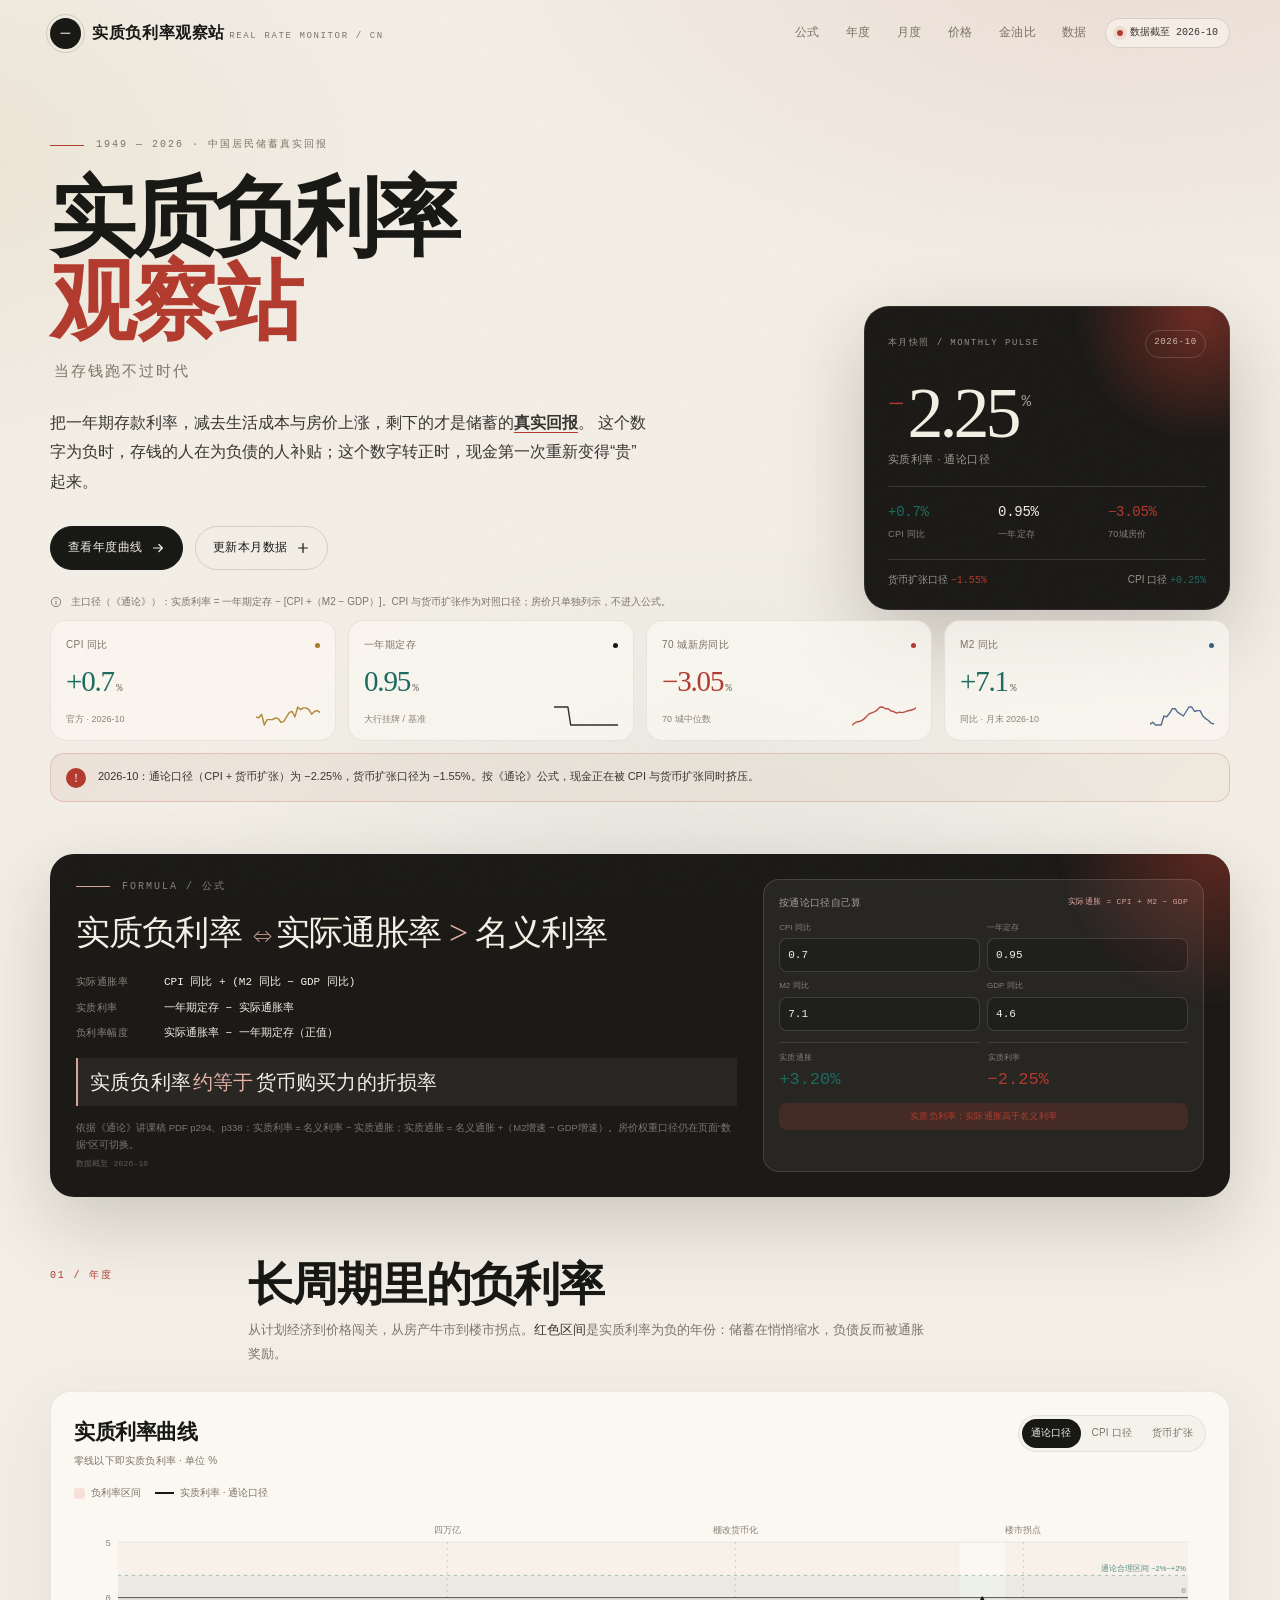
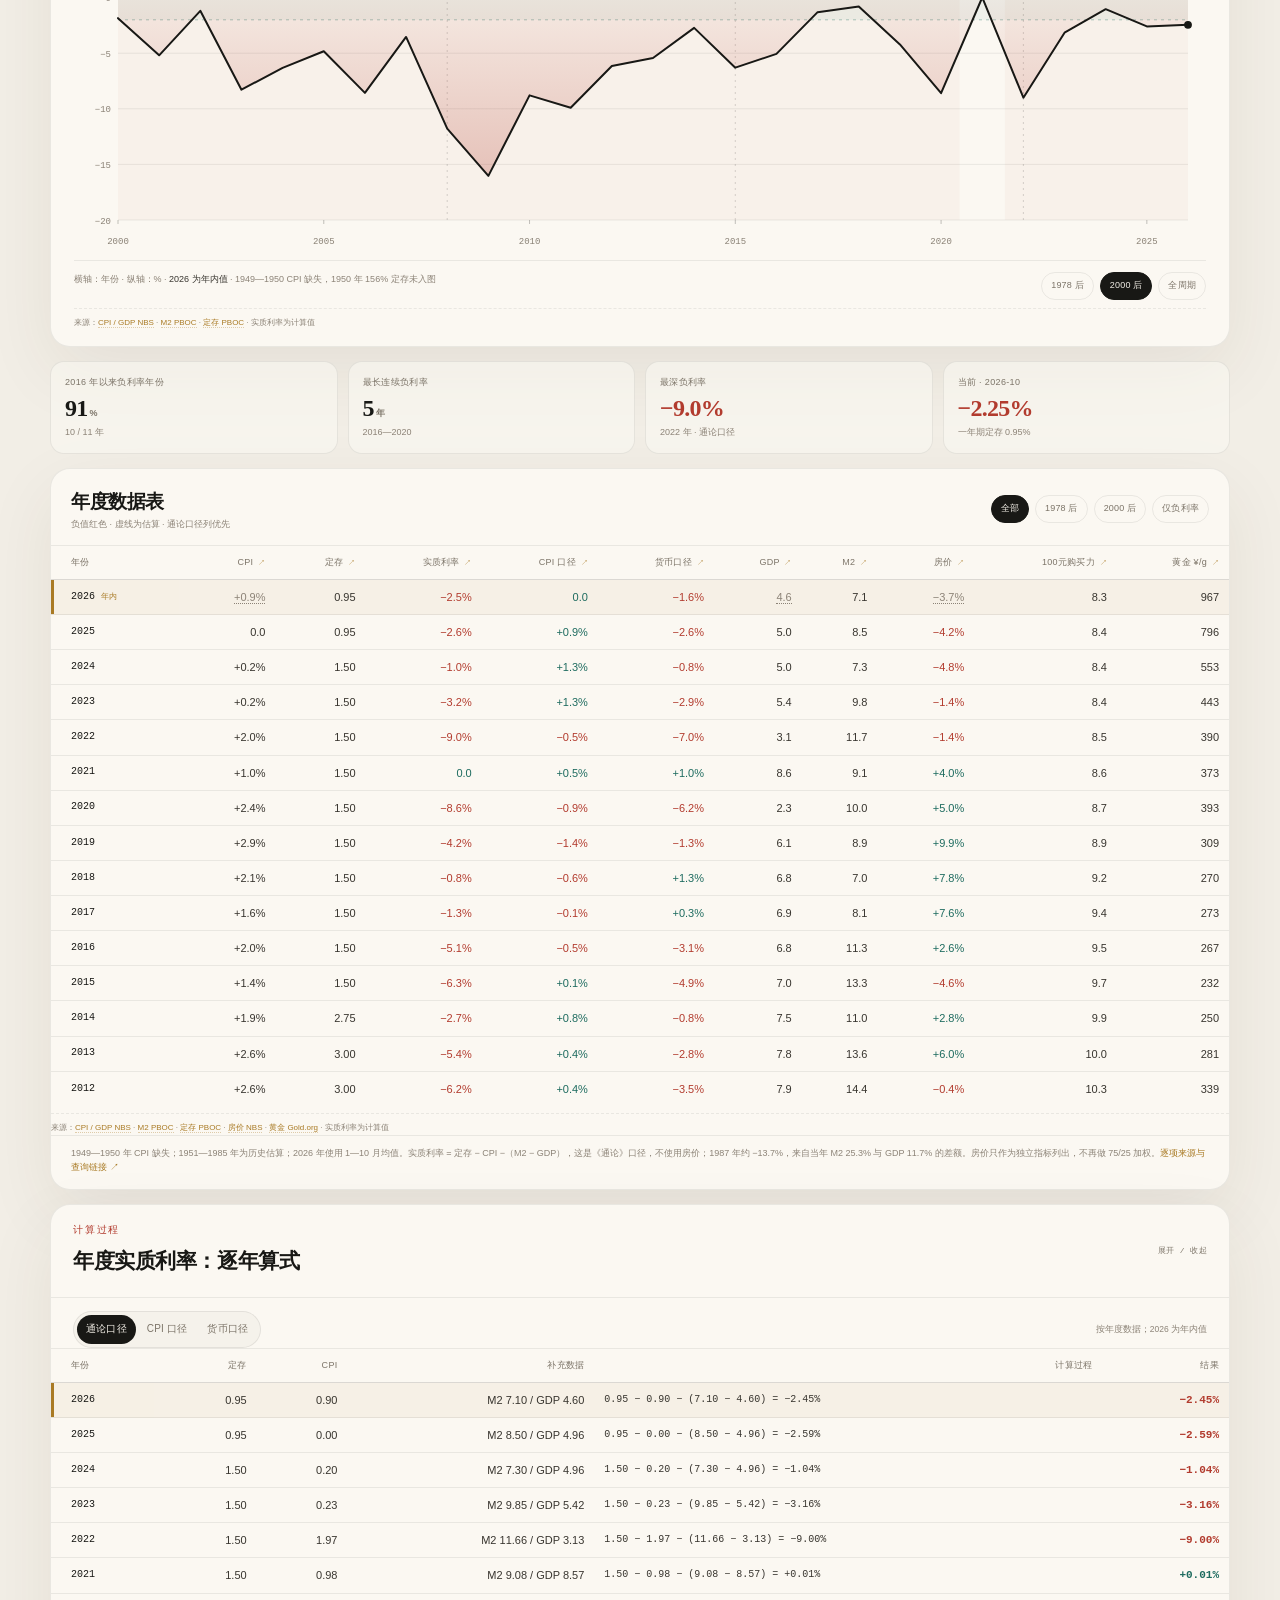
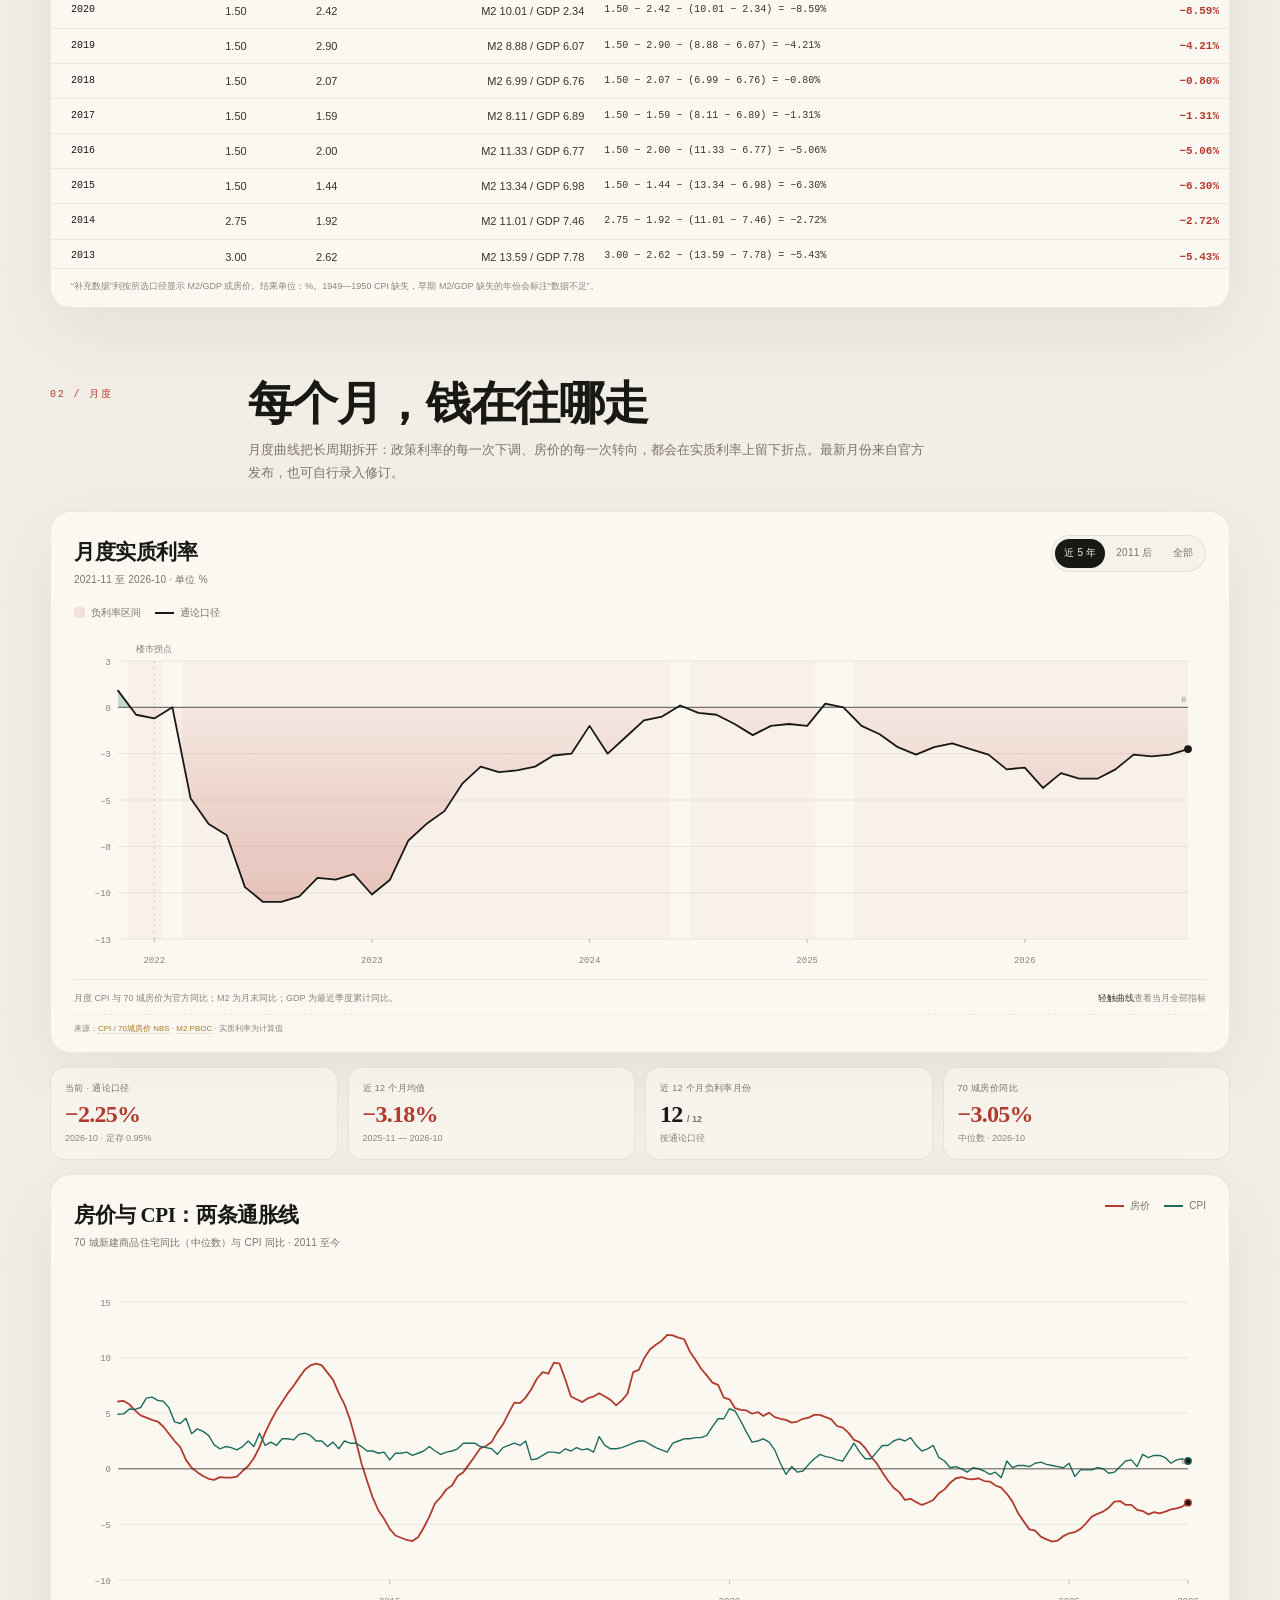
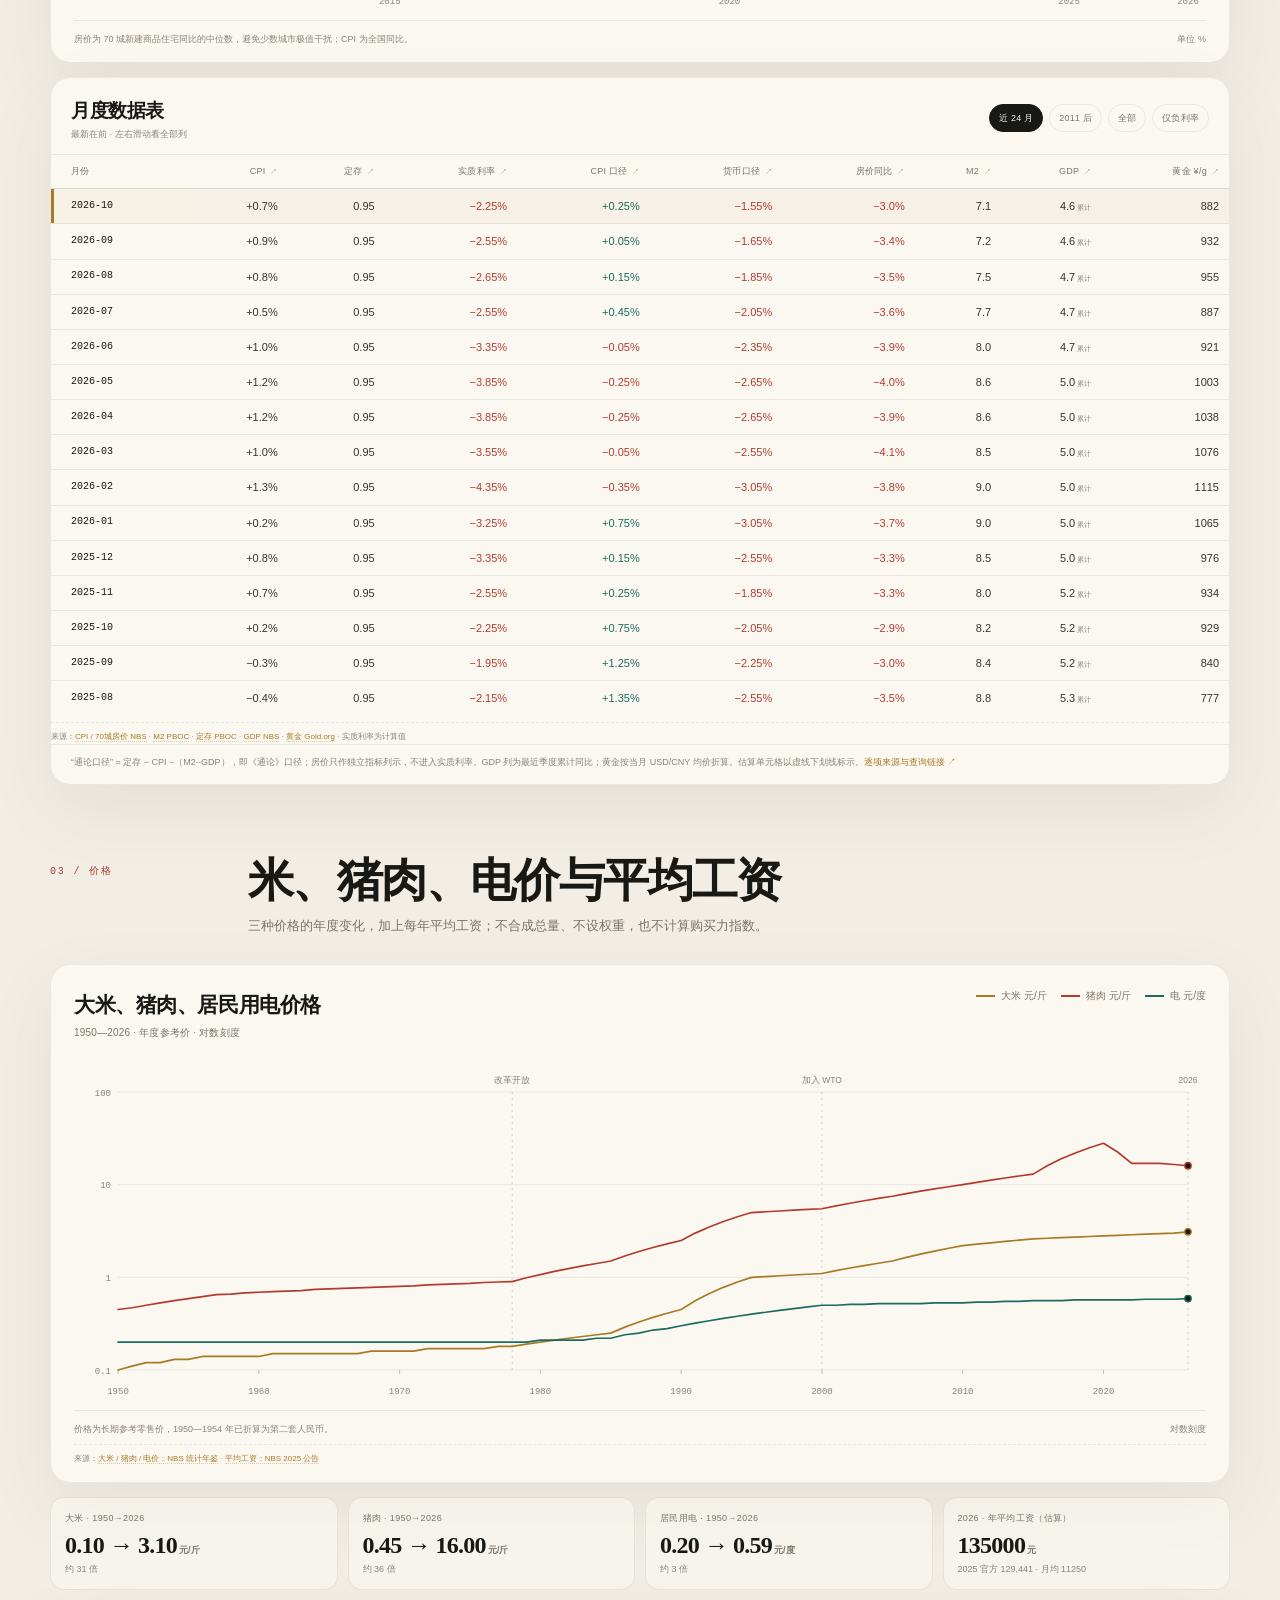
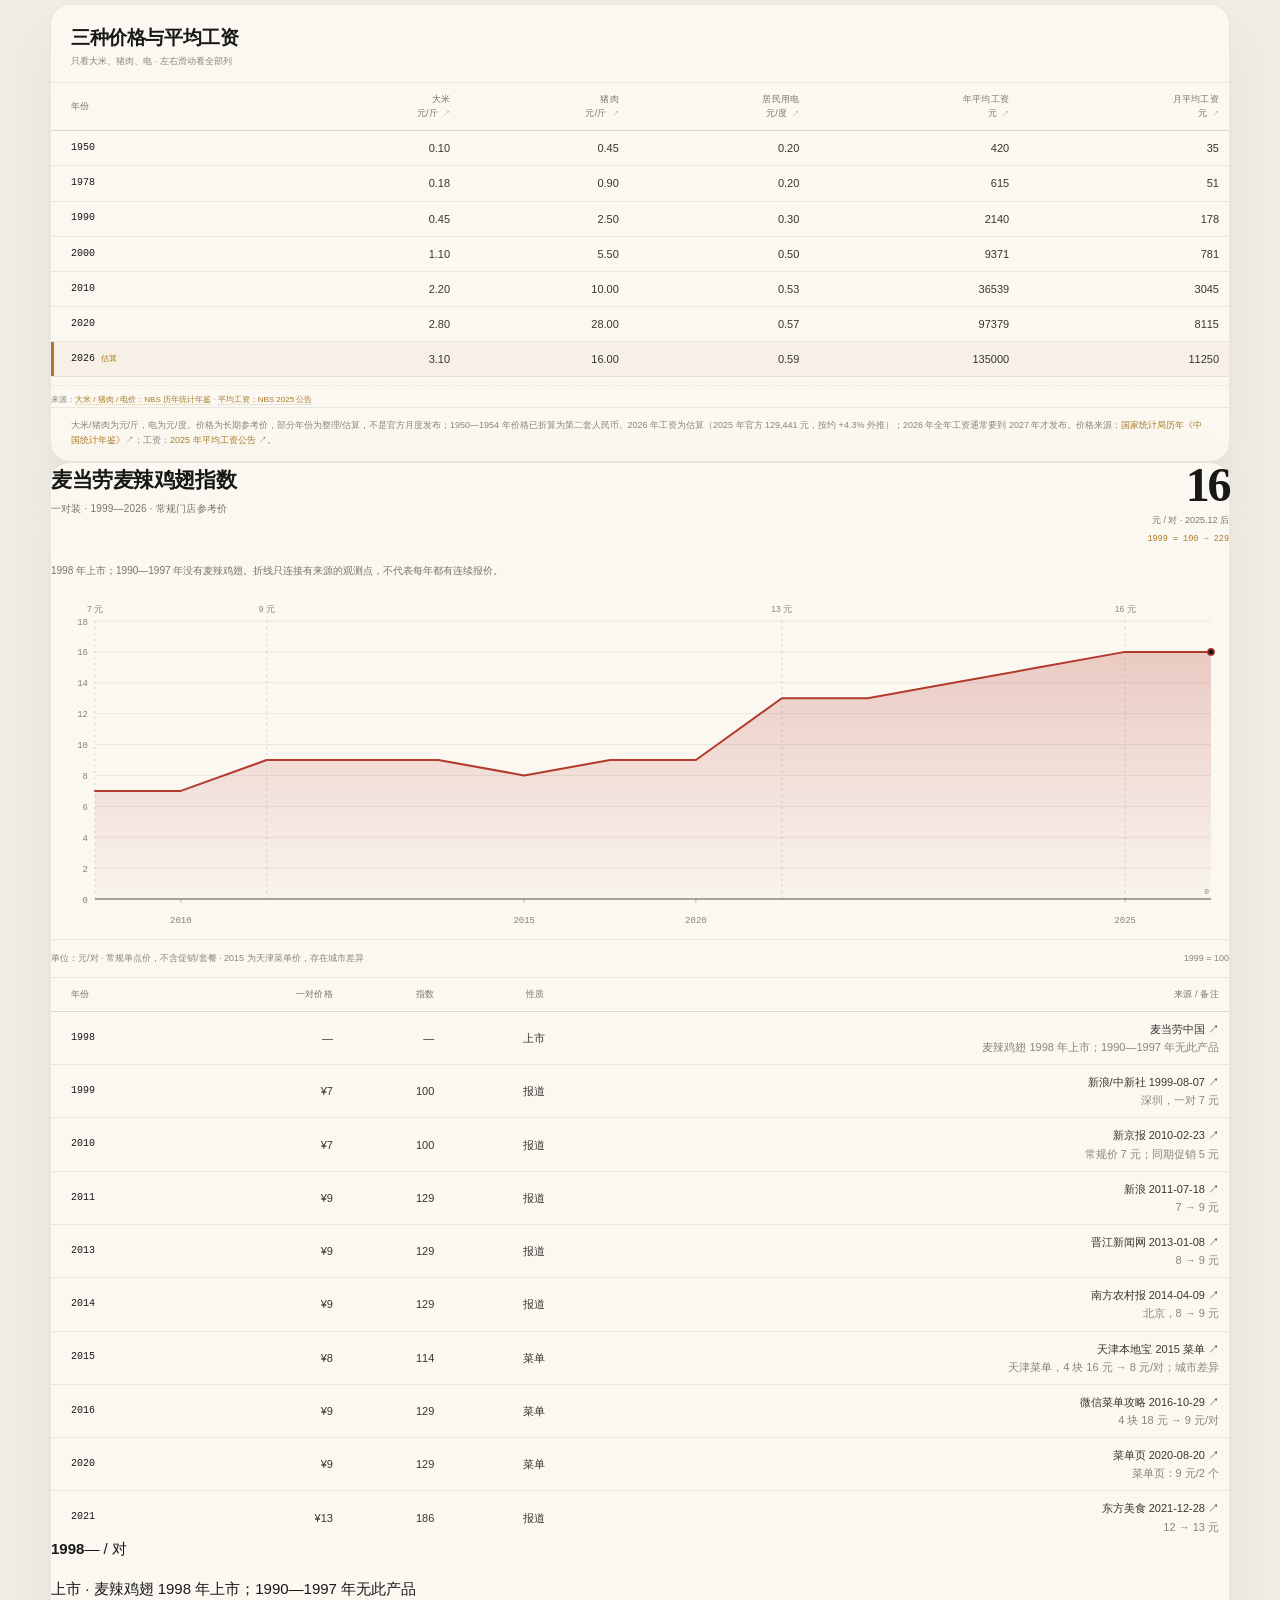
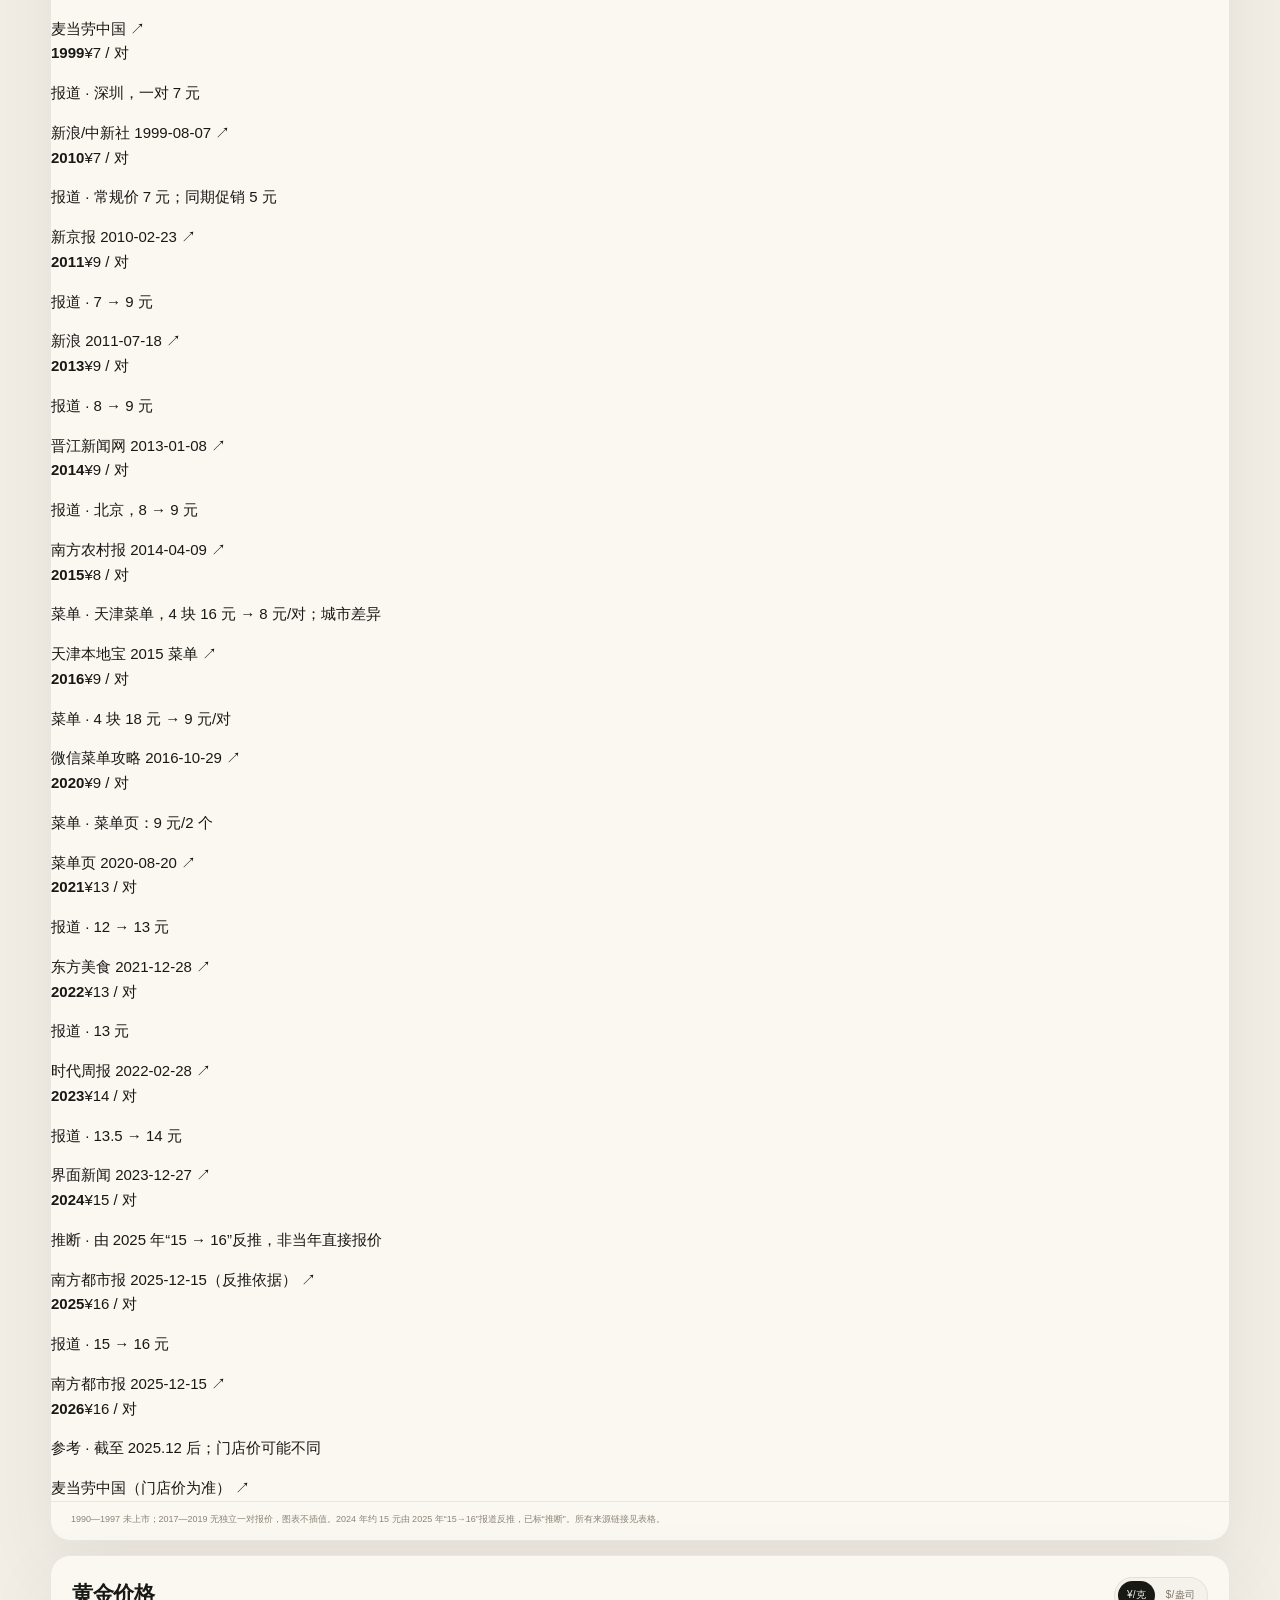
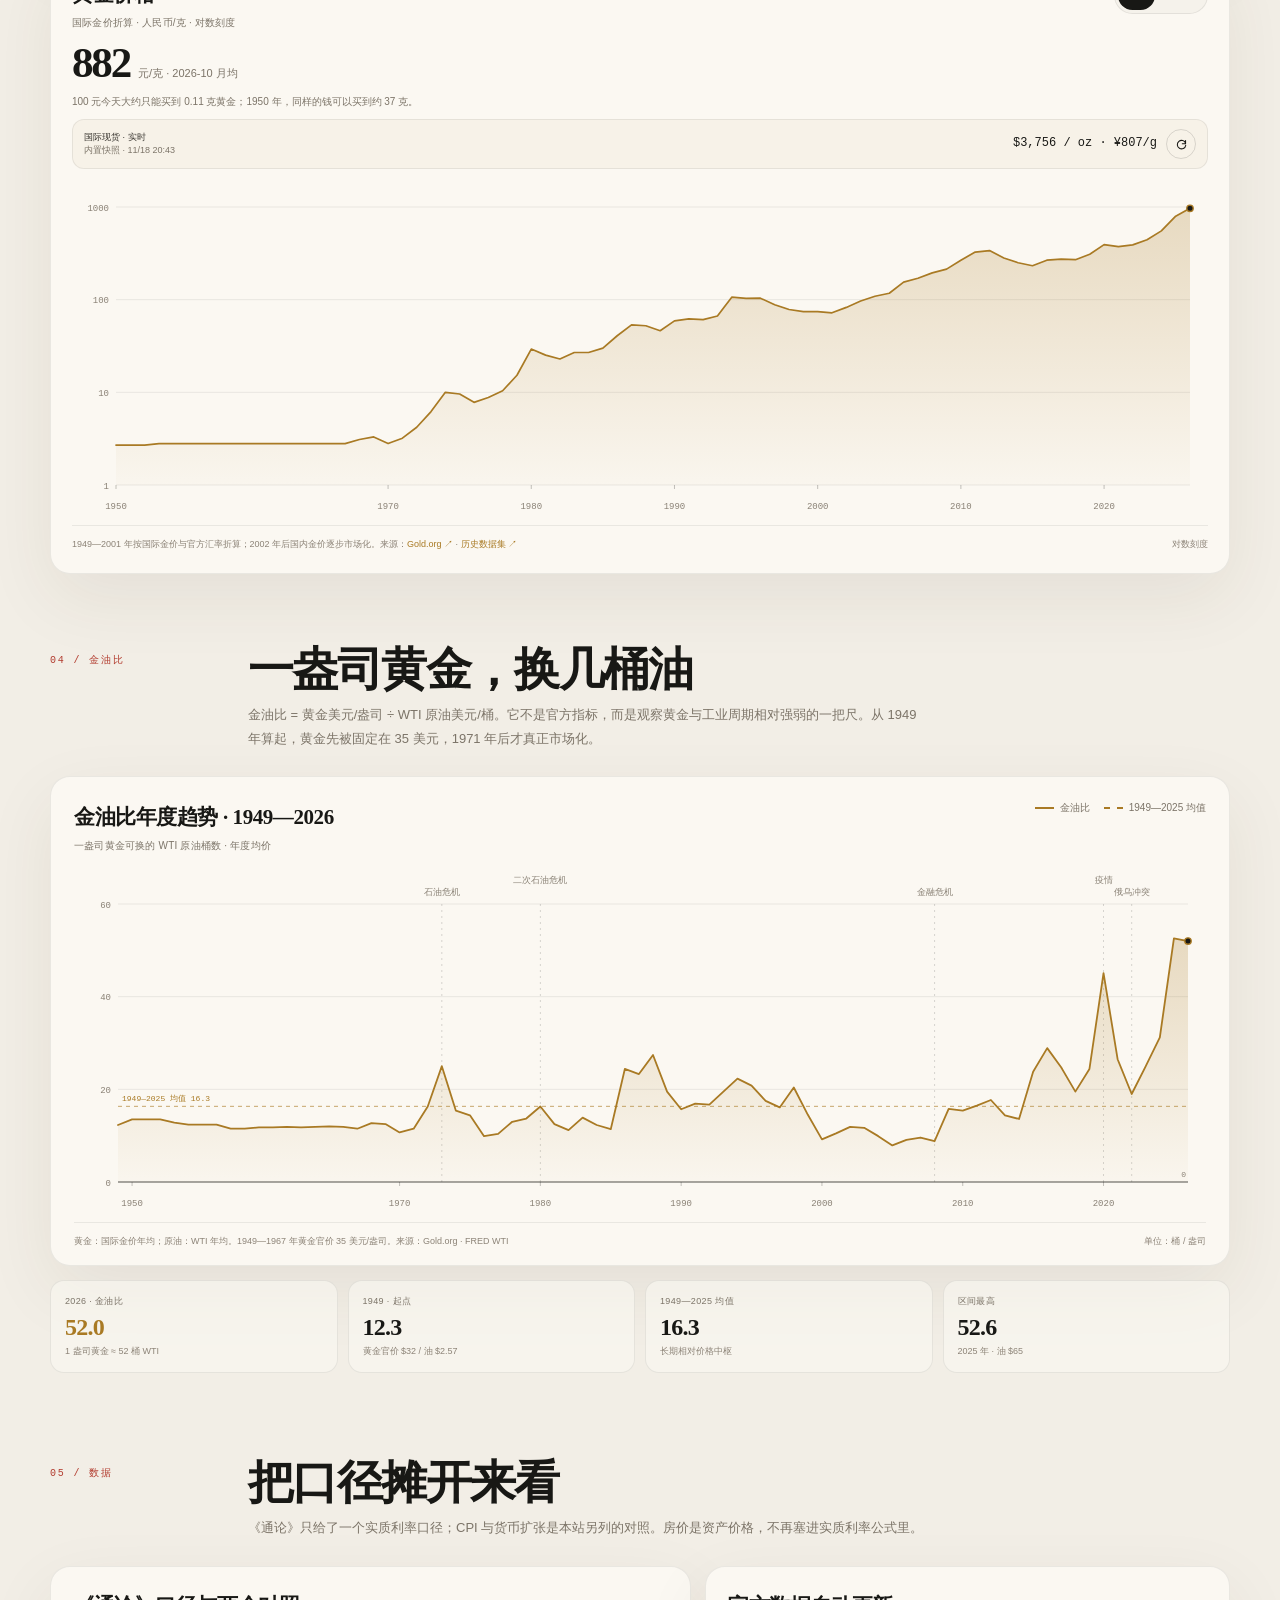
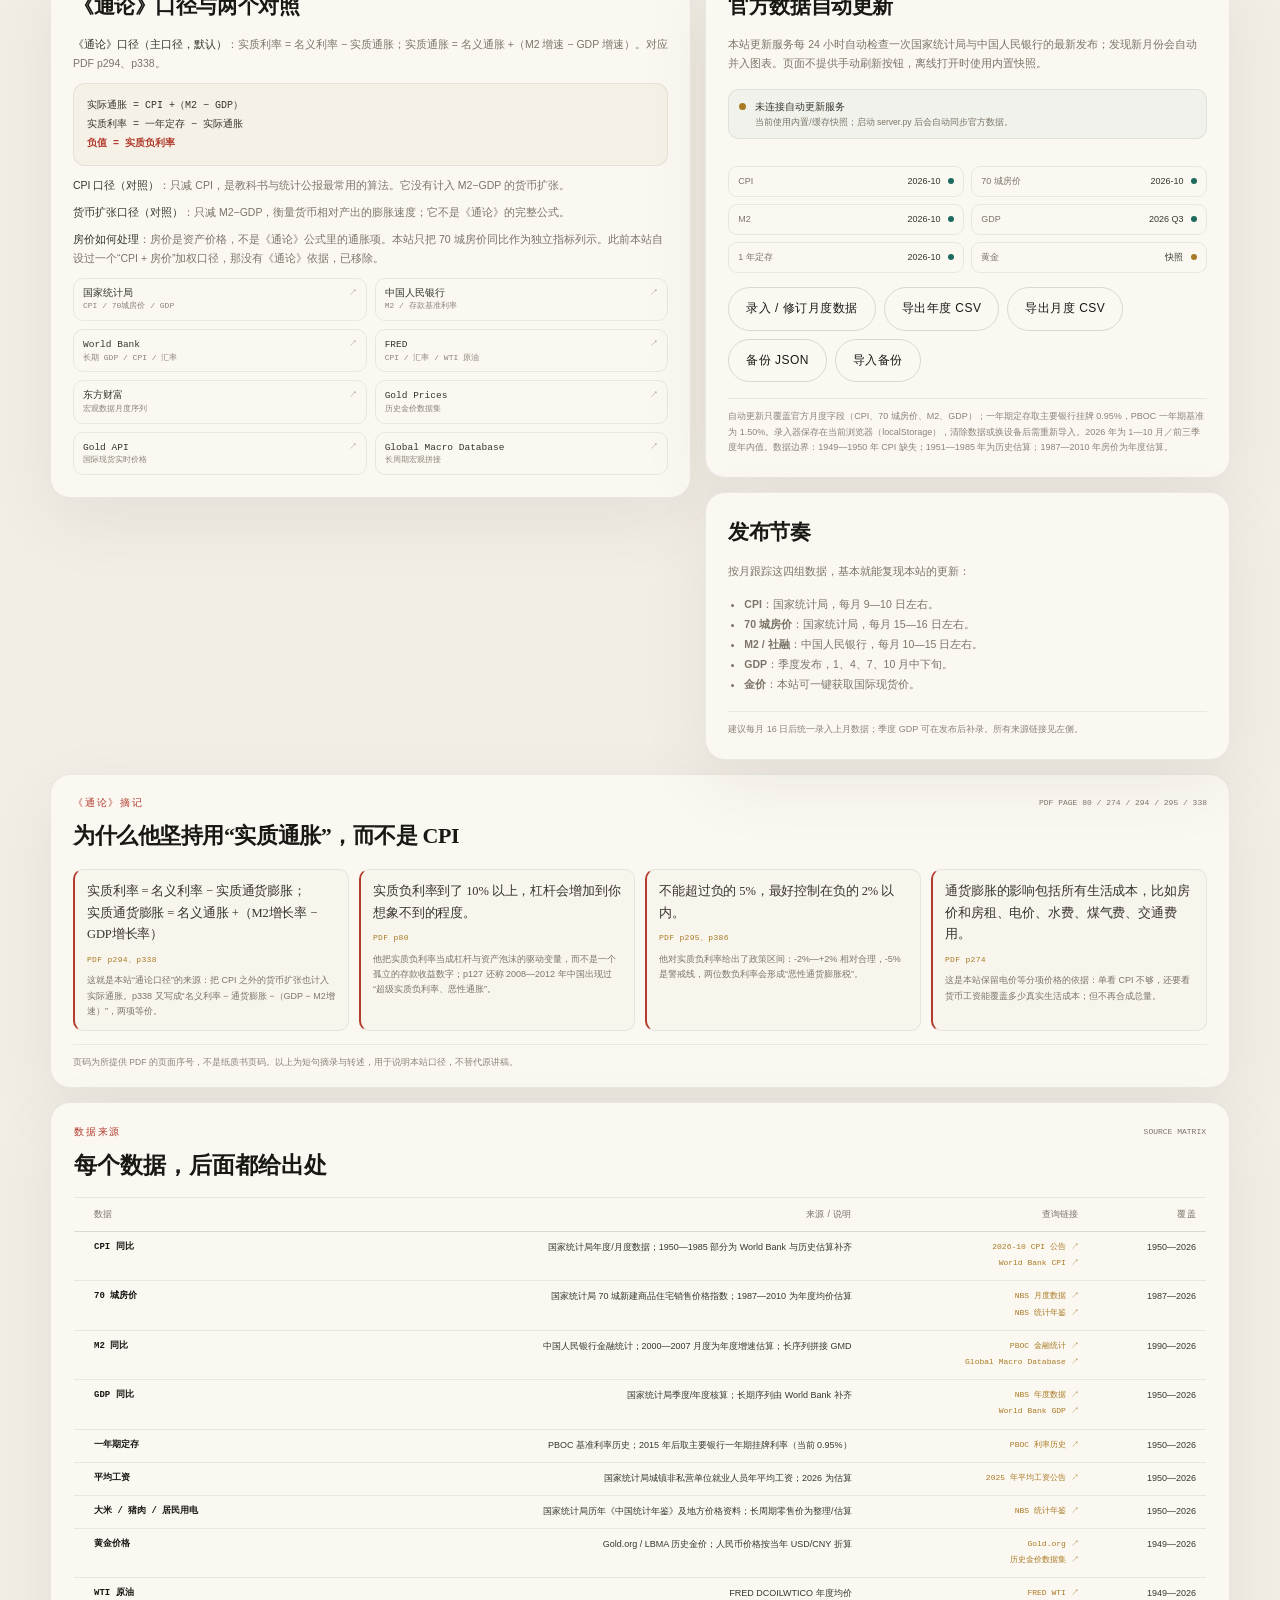
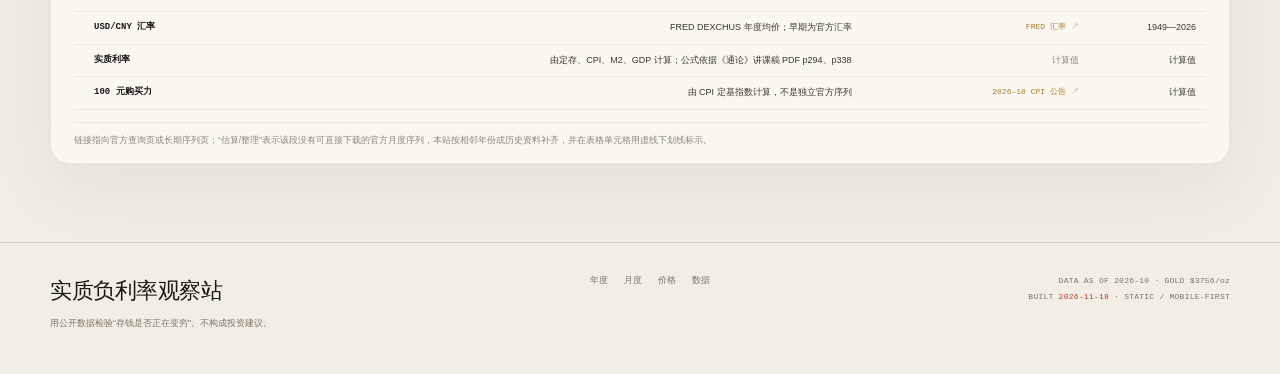
==== commit 7c849915: "add McDonald wings index: site.html" ====
--- a/site.html
+++ b/site.html
@@ -309,6 +309,25 @@
       <div class="table-scroll living-full" id="livingTableWrap"></div>
       <div class="src-line">来源：<a href="https://www.stats.gov.cn/sj/ndsj/" target="_blank" rel="noopener noreferrer">大米 / 猪肉 / 电价：NBS 历年统计年鉴</a> · <a href="https://www.stats.gov.cn/sj/zxfb/202605/t20260515_1963707.html" target="_blank" rel="noopener noreferrer">平均工资：NBS 2025 公告</a></div>
       <div class="table-note">大米/猪肉为元/斤，电为元/度。价格为长期参考价，部分年份为整理/估算，不是官方月度发布；1950—1954 年价格已折算为第二套人民币。2026 年工资为估算（2025 年官方 129,441 元，按约 +4.3% 外推）；2026 年全年工资通常要到 2027 年才发布。价格来源：<a href="https://www.stats.gov.cn/sj/ndsj/" target="_blank" rel="noopener noreferrer" style="color:var(--gold)">国家统计局历年《中国统计年鉴》↗</a>；工资：<a href="https://www.stats.gov.cn/sj/zxfb/202605/t20260515_1963707.html" target="_blank" rel="noopener noreferrer" style="color:var(--gold)">2025 年平均工资公告 ↗</a>。</div>
+    </div>
+
+    <div class="card mcd-card" id="mcdonalds">
+      <div class="card-head">
+        <div>
+          <h3>麦当劳麦辣鸡翅指数</h3>
+          <p>一对装 · 1999—2026 · 常规门店参考价</p>
+        </div>
+        <div class="wage-power-now">
+          <b id="mcdNow">16</b><span>元 / 对 · 2025.12 后</span>
+          <small id="mcdIndex">1999 = 100 → 229</small>
+        </div>
+      </div>
+      <p class="purchase-copy" id="mcdCopy">1998 年上市；1990—1997 年没有麦辣鸡翅。折线只连接有来源的观测点，不代表每年都有连续报价。</p>
+      <div class="chart-wrap" id="mcdChart" role="img" aria-label="麦当劳麦辣鸡翅一对价格 1999-2026"></div>
+      <div class="chart-foot"><span>单位：元/对 · 常规单点价，不含促销/套餐 · 2015 为天津菜单价，存在城市差异</span><span>1999 = 100</span></div>
+      <div class="table-scroll" id="mcdTableWrap" style="margin-top:12px"></div>
+      <div class="mcd-mobile" id="mcdMobile"></div>
+      <div class="table-note">1990—1997 未上市；2017—2019 无独立一对报价，图表不插值。2024 年约 15 元由 2025 年“15→16”报道反推，已标“推断”。所有来源链接见表格。</div>
     </div>
 
     <div class="card purchase-card" style="margin-top:14px">
--- a/styles.css
+++ b/styles.css
@@ -0,0 +1,697 @@
+/* =========================================================
+   实质负利率观察站 — editorial data dashboard
+   ========================================================= */
+:root{
+  --paper:#f2eee6;
+  --paper-deep:#e9e3d7;
+  --card:#fbf8f2;
+  --card-2:#f6f1e7;
+  --ink:#181815;
+  --ink-2:#38352f;
+  --muted:#7c7468;
+  --muted-2:#8c8377;
+  --line:rgba(24,24,21,.14);
+  --line-soft:rgba(24,24,21,.075);
+  --red:#b23b2e;
+  --red-deep:#8e2b21;
+  --red-soft:rgba(178,59,46,.12);
+  --teal:#1d6b5f;
+  --teal-soft:rgba(29,107,95,.11);
+  --gold:#a97a24;
+  --gold-soft:rgba(169,122,36,.12);
+  --blue:#3d5f84;
+  --serif:"Songti SC","STSong","Noto Serif SC","Source Han Serif SC",Georgia,"Times New Roman",serif;
+  --sans:"PingFang SC","Hiragino Sans GB","Microsoft YaHei","Noto Sans SC",-apple-system,BlinkMacSystemFont,"Segoe UI",sans-serif;
+  --mono:"SF Mono","Roboto Mono","Cascadia Mono",Menlo,Consolas,monospace;
+  --radius:20px;
+  --shadow:0 24px 70px rgba(63,50,32,.075);
+  --max:1180px;
+}
+*{box-sizing:border-box}
+html{scroll-behavior:smooth;-webkit-text-size-adjust:100%}
+body{
+  margin:0;background:var(--paper);color:var(--ink);font-family:var(--sans);
+  font-size:15px;line-height:1.65;
+  background-image:
+    radial-gradient(1100px 620px at 88% -8%,rgba(178,59,46,.10),transparent 62%),
+    radial-gradient(900px 540px at -8% 18%,rgba(169,122,36,.09),transparent 58%),
+    radial-gradient(800px 600px at 55% 100%,rgba(29,107,95,.055),transparent 62%);
+  background-attachment:fixed;
+}
+body:before{
+  content:"";position:fixed;inset:0;z-index:9999;pointer-events:none;opacity:.028;
+  background-image:url("data:image/svg+xml,%3Csvg xmlns='http://www.w3.org/2000/svg' width='140' height='140'%3E%3Cfilter id='n'%3E%3CfeTurbulence type='fractalNoise' baseFrequency='.9' numOctaves='3' stitchTiles='stitch'/%3E%3C/filter%3E%3Crect width='140' height='140' filter='url(%23n)' opacity='.55'/%3E%3C/svg%3E");
+}
+::selection{background:var(--red);color:#fff}
+a{color:inherit;text-decoration:none}
+button,input,select{font:inherit;color:inherit}
+button{cursor:pointer}
+img,svg{display:block}
+.wrap{width:min(var(--max),calc(100% - 48px));margin-inline:auto}
+.serif{font-family:var(--serif)}
+.mono{font-family:var(--mono);font-variant-numeric:tabular-nums}
+.num{font-variant-numeric:tabular-nums}
+.muted{color:var(--muted)}
+.neg{color:var(--red)!important}
+.pos{color:var(--teal)!important}
+.gold{color:var(--gold)!important}
+.sr-only{position:absolute;width:1px;height:1px;padding:0;margin:-1px;overflow:hidden;clip:rect(0,0,0,0);white-space:nowrap;border:0}
+
+/* ---------- top bar ---------- */
+.topbar{
+  position:sticky;top:0;z-index:80;border-bottom:1px solid transparent;
+  transition:background .25s ease,border-color .25s ease,backdrop-filter .25s ease;
+}
+.topbar.scrolled{
+  background:rgba(242,238,230,.82);border-bottom-color:var(--line-soft);
+  -webkit-backdrop-filter:blur(16px) saturate(1.2);backdrop-filter:blur(16px) saturate(1.2);
+}
+.topbar-inner{height:66px;display:flex;align-items:center;justify-content:space-between;gap:18px}
+.brand{display:flex;align-items:center;gap:11px;min-width:0}
+.brand-mark{
+  width:31px;height:31px;border-radius:50%;background:var(--ink);color:var(--paper);
+  display:grid;place-items:center;font-family:var(--serif);font-size:21px;line-height:1;
+  position:relative;flex:0 0 auto;
+}
+.brand-mark:after{content:"";position:absolute;inset:-4px;border:1px solid var(--line);border-radius:50%}
+.brand-name{font-family:var(--serif);font-weight:700;letter-spacing:.04em;font-size:16px;white-space:nowrap}
+.brand-sub{font-family:var(--mono);font-size:9px;letter-spacing:.18em;color:var(--muted);text-transform:uppercase;white-space:nowrap}
+.desktop-nav{display:flex;align-items:center;gap:26px;margin-left:auto}
+.desktop-nav a{font-size:12px;color:var(--muted);letter-spacing:.04em;position:relative;padding:4px 0}
+.desktop-nav a:hover,.desktop-nav a.active{color:var(--ink)}
+.desktop-nav a.active:after{content:"";position:absolute;left:0;right:0;bottom:-2px;height:1px;background:var(--ink)}
+.status-pill{
+  display:flex;align-items:center;gap:7px;border:1px solid var(--line);border-radius:999px;
+  padding:6px 11px;font-family:var(--mono);font-size:10px;color:var(--ink-2);white-space:nowrap;
+  background:rgba(251,248,242,.55);
+}
+.live-dot{width:6px;height:6px;border-radius:50%;background:var(--red);box-shadow:0 0 0 4px rgba(178,59,46,.10);animation:pulse 2.8s infinite}
+@keyframes pulse{0%,100%{opacity:1}50%{opacity:.35}}
+
+/* ---------- hero ---------- */
+.hero{padding:70px 0 38px;position:relative}
+.hero-grid{display:grid;grid-template-columns:minmax(0,1.35fr) minmax(340px,.65fr);gap:54px;align-items:end}
+.eyebrow{display:flex;align-items:center;gap:12px;font-family:var(--mono);font-size:10px;letter-spacing:.2em;color:var(--muted);text-transform:uppercase;margin-bottom:22px}
+.eyebrow:before{content:"";width:34px;height:1px;background:var(--red)}
+.hero h1{font-family:var(--serif);font-weight:700;font-size:clamp(48px,7.1vw,86px);line-height:.98;letter-spacing:-.055em;margin:0 0 24px}
+.hero h1 em{font-style:normal;display:block;color:var(--red);letter-spacing:-.03em}
+.hero h1 .thin{display:block;font-family:var(--sans);font-weight:400;color:var(--muted);font-size:clamp(12px,1.15vw,15px);letter-spacing:.14em;line-height:1.6;margin-top:16px;padding-left:4px}
+.hero-lede{max-width:600px;font-size:16px;line-height:1.85;color:var(--ink-2);margin:0}
+.hero-lede strong{font-weight:600;border-bottom:1px solid var(--red);padding-bottom:1px}
+.hero-actions{display:flex;align-items:center;gap:12px;flex-wrap:wrap;margin-top:30px}
+.btn{
+  border:1px solid var(--ink);background:var(--ink);color:var(--paper);border-radius:999px;
+  padding:11px 17px;font-size:12px;letter-spacing:.04em;display:inline-flex;align-items:center;gap:8px;
+  transition:transform .18s ease,background .18s ease,color .18s ease;min-height:42px;
+}
+.btn:hover{transform:translateY(-1px);background:#000}
+.btn.ghost{background:transparent;color:var(--ink);border-color:var(--line)}
+.btn.ghost:hover{background:rgba(24,24,21,.05)}
+.btn.small{padding:8px 12px;min-height:36px;font-size:11px}
+.btn svg{width:14px;height:14px;flex:0 0 auto}
+.pulse-card{
+  position:relative;background:#1b1a17;color:#f4efe4;border-radius:25px;padding:24px 24px 21px;
+  box-shadow:0 30px 80px rgba(35,28,18,.22);overflow:hidden;
+}
+.pulse-card:before{
+  content:"";position:absolute;width:260px;height:260px;border-radius:50%;right:-100px;top:-120px;
+  background:radial-gradient(circle,rgba(178,59,46,.55),transparent 68%);filter:blur(4px);
+}
+.pulse-card:after{content:"";position:absolute;inset:0;border:1px solid rgba(255,255,255,.09);border-radius:25px;pointer-events:none}
+.pulse-head{display:flex;justify-content:space-between;align-items:center;font-family:var(--mono);font-size:9px;letter-spacing:.16em;text-transform:uppercase;color:rgba(244,239,228,.55);position:relative}
+.pulse-head .pill{border:1px solid rgba(255,255,255,.16);border-radius:999px;padding:4px 8px;color:rgba(244,239,228,.75);letter-spacing:.08em}
+.pulse-main{display:flex;align-items:flex-start;margin:23px 0 4px;line-height:.9;position:relative}
+.pulse-sign{font-family:var(--serif);font-size:29px;margin-top:9px;margin-right:3px;color:#d8a39a}
+.pulse-big{font-family:var(--serif);font-size:72px;letter-spacing:-.055em;font-variant-numeric:tabular-nums}
+.pulse-unit{font-family:var(--mono);font-size:16px;margin-top:14px;margin-left:4px;color:rgba(244,239,228,.6)}
+.pulse-label{font-size:11px;color:rgba(244,239,228,.6);letter-spacing:.04em;position:relative}
+.pulse-divider{height:1px;background:rgba(255,255,255,.13);margin:18px 0 14px}
+.pulse-grid{display:grid;grid-template-columns:repeat(3,1fr);gap:12px;position:relative}
+.pulse-grid b{display:block;font-family:var(--mono);font-size:14px;font-weight:500;letter-spacing:-.02em}
+.pulse-grid span{display:block;font-size:9px;color:rgba(244,239,228,.48);margin-top:3px;letter-spacing:.04em}
+.pulse-foot{display:flex;justify-content:space-between;gap:10px;margin-top:17px;padding-top:12px;border-top:1px solid rgba(255,255,255,.13);font-size:10px;color:rgba(244,239,228,.58);position:relative}
+.pulse-foot b{font-family:var(--mono);font-weight:500;color:#f4efe4}
+.hero-note{display:flex;align-items:flex-start;gap:9px;margin-top:24px;font-size:10px;color:var(--muted);line-height:1.6}
+.hero-note svg{flex:0 0 auto;margin-top:2px;width:12px;height:12px}
+
+/* ---------- metric strip ---------- */
+.metric-strip{display:grid;grid-template-columns:repeat(4,1fr);gap:12px;margin-top:10px}
+.metric{
+  background:rgba(251,248,242,.72);border:1px solid var(--line-soft);border-radius:16px;
+  padding:16px 15px 13px;position:relative;overflow:hidden;min-height:116px;
+  transition:transform .2s ease,border-color .2s ease,background .2s ease;
+}
+.metric:hover{transform:translateY(-2px);border-color:var(--line);background:var(--card)}
+.metric-top{display:flex;justify-content:space-between;align-items:center;font-size:10px;color:var(--muted);letter-spacing:.04em}
+.metric-top .dot{width:5px;height:5px;border-radius:50%;background:var(--gold)}
+.metric-value{font-family:var(--serif);font-size:29px;letter-spacing:-.04em;line-height:1;margin-top:13px;font-variant-numeric:tabular-nums}
+.metric-value small{font-family:var(--mono);font-size:11px;color:var(--muted);letter-spacing:0;margin-left:2px}
+.metric-sub{display:flex;align-items:end;justify-content:space-between;gap:8px;margin-top:9px;font-size:9px;color:var(--muted-2)}
+.spark{width:64px;height:22px;opacity:.9;flex:0 0 auto}
+
+/* ---------- sections ---------- */
+.section{padding:62px 0 8px;scroll-margin-top:86px}
+.section-head{display:grid;grid-template-columns:170px minmax(0,1fr);gap:28px;align-items:start;margin-bottom:26px}
+.section-kicker{font-family:var(--mono);font-size:10px;letter-spacing:.18em;color:var(--red);padding-top:9px;text-transform:uppercase}
+.section-head h2{font-family:var(--serif);font-size:clamp(31px,4vw,46px);line-height:1.12;letter-spacing:-.035em;margin:0 0 8px}
+.section-head p{margin:0;color:var(--muted);font-size:13px;max-width:680px;line-height:1.8}
+.section-head p b{color:var(--ink-2);font-weight:500}
+.card{
+  background:var(--card);border:1px solid var(--line-soft);border-radius:var(--radius);
+  box-shadow:var(--shadow);
+}
+.chart-card{padding:23px 23px 16px;margin-bottom:14px;overflow:hidden}
+.card-head{display:flex;align-items:flex-start;justify-content:space-between;gap:16px;flex-wrap:wrap;margin-bottom:16px}
+.card-head h3{font-family:var(--serif);font-size:21px;letter-spacing:-.02em;margin:0 0 3px}
+.card-head p{margin:0;font-size:10px;color:var(--muted);letter-spacing:.02em}
+.segmented{display:inline-flex;padding:3px;border:1px solid var(--line-soft);background:rgba(242,238,230,.65);border-radius:999px;gap:2px;flex-wrap:wrap}
+.segmented button{border:0;background:transparent;color:var(--muted);font-size:10px;padding:6px 9px;border-radius:999px;white-space:nowrap;letter-spacing:.02em;min-height:29px}
+.segmented button.active{background:var(--ink);color:var(--paper)}
+.segmented button:hover:not(.active){color:var(--ink)}
+.chart-legend{display:flex;flex-wrap:wrap;gap:14px;align-items:center;margin:2px 0 6px;font-size:10px;color:var(--muted)}
+.legend-item{display:inline-flex;align-items:center;gap:6px}
+.legend-line{width:19px;height:0;border-top:2px solid var(--ink);display:inline-block}
+.legend-line.dash{border-top-style:dashed;border-color:var(--gold)}
+.legend-line.red{border-color:var(--red)}
+.legend-line.teal{border-color:var(--teal)}
+.legend-swatch{width:11px;height:11px;border-radius:3px;background:var(--red-soft)}
+.chart-wrap{position:relative;width:100%;min-height:260px;margin-top:2px;touch-action:pan-y}
+.chart-wrap svg{width:100%;height:auto;overflow:visible}
+.chart-tip{
+  position:absolute;z-index:5;min-width:154px;max-width:240px;pointer-events:none;opacity:0;transform:translateY(4px);
+  transition:opacity .12s ease,transform .12s ease;background:rgba(24,24,21,.94);color:#f7f2e8;
+  border:1px solid rgba(255,255,255,.13);border-radius:12px;padding:10px 11px;box-shadow:0 12px 38px rgba(20,16,10,.22);
+  font-size:10px;line-height:1.55;-webkit-backdrop-filter:blur(8px);backdrop-filter:blur(8px);
+}
+.chart-tip.show{opacity:1;transform:translateY(0)}
+.chart-tip b{display:block;font-family:var(--mono);font-size:11px;letter-spacing:.03em;margin-bottom:5px;color:#fff}
+.tip-row{display:flex;justify-content:space-between;gap:10px;color:rgba(247,242,232,.65)}
+.tip-row em{font-style:normal;color:#fff;font-family:var(--mono);font-variant-numeric:tabular-nums}
+.tip-row .neg{color:#f0a89c!important}
+.tip-row .pos{color:#8fc9bc!important}
+.chart-foot{display:flex;justify-content:space-between;gap:14px;flex-wrap:wrap;margin-top:8px;padding-top:11px;border-top:1px solid var(--line-soft);font-size:9px;color:var(--muted-2);line-height:1.6}
+.chart-foot b{color:var(--ink-2);font-weight:500}
+.callout{
+  display:flex;gap:12px;align-items:flex-start;border:1px solid rgba(178,59,46,.2);
+  background:linear-gradient(135deg,rgba(178,59,46,.065),rgba(169,122,36,.035));
+  border-radius:14px;padding:13px 15px;font-size:11px;line-height:1.75;color:var(--ink-2);margin-top:12px;
+}
+.callout strong{font-weight:600;color:var(--red-deep)}
+.callout .mark{flex:0 0 auto;width:20px;height:20px;border-radius:50%;background:var(--red);color:#fff;display:grid;place-items:center;font-family:var(--serif);font-size:12px;margin-top:1px}
+.stat-row{display:grid;grid-template-columns:repeat(4,1fr);gap:10px;margin:14px 0}
+.stat{
+  background:rgba(251,248,242,.6);border:1px solid var(--line-soft);border-radius:14px;padding:13px 14px;
+}
+.stat span{display:block;font-size:9px;color:var(--muted);letter-spacing:.04em}
+.stat b{display:block;font-family:var(--serif);font-size:24px;letter-spacing:-.03em;line-height:1.2;margin-top:5px;font-variant-numeric:tabular-nums}
+.stat small{font-family:var(--sans);font-size:9px;color:var(--muted);letter-spacing:0;margin-left:2px}
+.stat p{margin:3px 0 0;font-size:9px;color:var(--muted-2);line-height:1.5}
+
+/* ---------- tables ---------- */
+.table-card{padding:17px 0 0;overflow:hidden}
+.table-head{display:flex;align-items:center;justify-content:space-between;gap:12px;flex-wrap:wrap;padding:0 20px 13px}
+.table-head h3{font-family:var(--serif);font-size:19px;margin:0;letter-spacing:-.02em}
+.table-head .hint{font-size:9px;color:var(--muted-2)}
+.table-scroll{max-height:560px;overflow:auto;border-top:1px solid var(--line-soft);scrollbar-width:thin;scrollbar-color:rgba(24,24,21,.2) transparent}
+.table-scroll::-webkit-scrollbar{width:7px;height:7px}
+.table-scroll::-webkit-scrollbar-thumb{background:rgba(24,24,21,.18);border-radius:99px}
+table{width:100%;border-collapse:separate;border-spacing:0;font-size:11px;min-width:820px}
+thead th{
+  position:sticky;top:0;z-index:3;background:var(--card);text-align:right;font-weight:500;color:var(--muted);
+  font-size:9px;letter-spacing:.03em;padding:9px 10px;border-bottom:1px solid var(--line);white-space:nowrap;
+}
+thead th:first-child{text-align:left;padding-left:20px}
+tbody td{padding:8px 10px;text-align:right;border-bottom:1px solid var(--line-soft);white-space:nowrap;font-variant-numeric:tabular-nums;color:var(--ink-2)}
+tbody td:first-child{text-align:left;padding-left:20px;position:sticky;left:0;background:var(--card);z-index:2;font-family:var(--mono);font-size:10px;color:var(--ink)}
+tbody tr:hover td{background:#f7f2e7}
+tbody tr:hover td:first-child{background:#f7f2e7}
+tbody tr.is-current td{background:rgba(169,122,36,.06)}
+tbody tr.is-current td:first-child{box-shadow:inset 3px 0 0 var(--gold)}
+td .est{color:var(--muted-2);border-bottom:1px dotted var(--muted-2);cursor:help}
+td .strong{font-weight:600;color:var(--ink)}
+.table-empty{padding:30px;text-align:center;color:var(--muted);font-size:12px}
+.table-note{padding:10px 20px 14px;font-size:9px;color:var(--muted-2);line-height:1.6;border-top:1px solid var(--line-soft)}
+.pill-row{display:flex;gap:6px;flex-wrap:wrap}
+.pill{
+  border:1px solid var(--line-soft);background:transparent;border-radius:999px;padding:5px 9px;font-size:9px;
+  color:var(--muted);min-height:28px;letter-spacing:.02em;
+}
+.pill.active{background:var(--ink);border-color:var(--ink);color:var(--paper)}
+
+/* ---------- purchasing ---------- */
+.purchase-grid{display:grid;grid-template-columns:1fr 1fr;gap:14px}
+.purchase-card{padding:21px;overflow:hidden}
+.purchase-card .card-head{margin-bottom:10px}
+.big-read{display:flex;align-items:baseline;gap:8px;margin:3px 0 9px}
+.big-read b{font-family:var(--serif);font-size:43px;line-height:1;letter-spacing:-.05em}
+.big-read span{font-size:11px;color:var(--muted)}
+.purchase-copy{font-size:10px;color:var(--muted);line-height:1.7;margin:0 0 8px}
+.gold-live{
+  display:flex;align-items:center;justify-content:space-between;gap:10px;border:1px solid var(--line-soft);
+  border-radius:12px;padding:9px 11px;margin:9px 0 4px;background:rgba(169,122,36,.045);
+}
+.gold-live .val{font-family:var(--mono);font-size:12px;font-variant-numeric:tabular-nums}
+.gold-live .lab{font-size:9px;color:var(--muted);line-height:1.5}
+.gold-live .lab b{display:block;color:var(--ink-2);font-weight:500}
+.icon-btn{border:1px solid var(--line);background:transparent;border-radius:50%;width:30px;height:30px;display:grid;place-items:center;flex:0 0 auto}
+.icon-btn:hover{background:rgba(24,24,21,.05)}
+.icon-btn svg{width:13px;height:13px}
+
+/* ---------- data / method ---------- */
+.data-grid{display:grid;grid-template-columns:1.1fr .9fr;gap:14px;align-items:start}
+.method-card{padding:22px}
+.method-card h3{font-family:var(--serif);font-size:21px;margin:0 0 12px;letter-spacing:-.02em}
+.method-card h4{font-size:11px;margin:18px 0 6px;letter-spacing:.02em}
+.method-card p,.method-card li{font-size:10.5px;color:var(--muted);line-height:1.8}
+.method-card p{margin:0 0 8px}
+.method-card ul{margin:0;padding-left:16px}
+.method-card li{margin-bottom:4px}
+.method-card b{color:var(--ink-2);font-weight:500}
+.formula{
+  border:1px solid var(--line-soft);background:var(--card-2);border-radius:12px;padding:12px 13px;
+  font-family:var(--mono);font-size:10px;line-height:1.9;color:var(--ink-2);margin:10px 0;overflow:auto;
+}
+.formula em{font-style:normal;color:var(--red);font-weight:600}
+.setting-row{display:flex;align-items:center;justify-content:space-between;gap:14px;border-top:1px solid var(--line-soft);padding:13px 0 2px;margin-top:13px}
+.setting-row label{font-size:10px;color:var(--ink-2)}
+.setting-row .val{font-family:var(--mono);font-size:11px;color:var(--red)}
+input[type=range]{width:110px;accent-color:var(--red)}
+.source-list{display:grid;grid-template-columns:1fr 1fr;gap:8px;margin-top:10px}
+.source-list a{
+  display:flex;justify-content:space-between;gap:10px;border:1px solid var(--line-soft);border-radius:10px;
+  padding:8px 9px;font-size:9px;color:var(--muted);line-height:1.45;transition:border-color .2s ease,background .2s ease;
+}
+.source-list a:hover{border-color:var(--line);background:rgba(24,24,21,.03)}
+.source-list a b{display:block;color:var(--ink-2);font-weight:500;font-size:9.5px}
+.source-list a span{font-family:var(--mono);font-size:8px;color:var(--muted-2);flex:0 0 auto}
+.action-card{padding:22px;display:flex;flex-direction:column;gap:10px}
+.action-card h3{font-family:var(--serif);font-size:21px;margin:0 0 2px;letter-spacing:-.02em}
+.action-card p{font-size:10.5px;color:var(--muted);line-height:1.8;margin:0 0 4px}
+.action-row{display:flex;gap:8px;flex-wrap:wrap}
+.freshness{display:grid;grid-template-columns:1fr 1fr;gap:7px;margin:8px 0 4px}
+.fresh{display:flex;align-items:center;justify-content:space-between;gap:8px;border:1px solid var(--line-soft);border-radius:9px;padding:7px 9px;font-size:9px;color:var(--muted)}
+.fresh b{font-weight:500;color:var(--ink-2)}
+.fresh .ok{width:6px;height:6px;border-radius:50%;background:var(--teal)}
+.fresh .wait{width:6px;height:6px;border-radius:50%;background:var(--gold)}
+.disclaimer{font-size:9px;color:var(--muted-2);line-height:1.7;border-top:1px solid var(--line-soft);padding-top:10px;margin-top:6px}
+
+/* ---------- footer ---------- */
+footer{margin-top:70px;border-top:1px solid var(--line);padding:30px 0 44px;color:var(--muted);font-size:9px}
+.footer-grid{display:flex;justify-content:space-between;gap:24px;flex-wrap:wrap}
+.footer-brand{font-family:var(--serif);font-size:22px;color:var(--ink);letter-spacing:-.02em;margin-bottom:6px}
+.footer-links{display:flex;gap:16px;flex-wrap:wrap}
+.footer-links a:hover{color:var(--ink)}
+.footer-meta{text-align:right;line-height:1.9;font-family:var(--mono);font-size:8px;letter-spacing:.03em}
+.footer-meta .red{color:var(--red)}
+
+/* ---------- bottom nav ---------- */
+.mobile-nav{display:none}
+@media(max-width:860px){
+  .mobile-nav{
+    display:flex;position:fixed;left:12px;right:12px;bottom:calc(10px + env(safe-area-inset-bottom));z-index:90;
+    background:rgba(24,24,21,.94);border:1px solid rgba(255,255,255,.12);border-radius:18px;
+    box-shadow:0 18px 50px rgba(20,16,10,.25);padding:6px 4px;-webkit-backdrop-filter:blur(14px);backdrop-filter:blur(14px);
+  }
+  .mobile-nav a{
+    flex:1;display:flex;flex-direction:column;align-items:center;gap:2px;color:rgba(244,239,228,.52);
+    font-size:8px;padding:7px 2px 5px;border-radius:12px;letter-spacing:.02em;
+  }
+  .mobile-nav a svg{width:15px;height:15px}
+  .mobile-nav a.active{color:#f4efe4;background:rgba(255,255,255,.08)}
+  body{padding-bottom:86px}
+}
+
+/* ---------- sheet ---------- */
+.sheet-overlay{
+  position:fixed;inset:0;z-index:120;background:rgba(20,17,12,.42);opacity:0;visibility:hidden;
+  transition:opacity .22s ease,visibility .22s ease;-webkit-backdrop-filter:blur(3px);backdrop-filter:blur(3px);
+}
+.sheet-overlay.open{opacity:1;visibility:visible}
+.sheet{
+  position:fixed;z-index:121;right:20px;bottom:20px;width:min(520px,calc(100% - 40px));max-height:min(88vh,760px);
+  background:var(--card);border:1px solid var(--line);border-radius:23px;box-shadow:0 40px 100px rgba(30,24,16,.28);
+  transform:translateY(18px);opacity:0;visibility:hidden;transition:transform .24s ease,opacity .24s ease,visibility .24s ease;
+  display:flex;flex-direction:column;overflow:hidden;
+}
+.sheet.open{transform:translateY(0);opacity:1;visibility:visible}
+.sheet-head{display:flex;align-items:flex-start;justify-content:space-between;gap:14px;padding:19px 20px 14px;border-bottom:1px solid var(--line-soft)}
+.sheet-head h3{font-family:var(--serif);font-size:22px;margin:0 0 3px;letter-spacing:-.02em}
+.sheet-head p{margin:0;font-size:9.5px;color:var(--muted)}
+.sheet-close{border:1px solid var(--line);background:transparent;border-radius:50%;width:30px;height:30px;display:grid;place-items:center;flex:0 0 auto}
+.sheet-body{padding:16px 20px 20px;overflow:auto}
+.form-grid{display:grid;grid-template-columns:1fr 1fr;gap:10px}
+.field{display:flex;flex-direction:column;gap:4px}
+.field.full{grid-column:1/-1}
+.field label{font-size:9px;color:var(--muted);letter-spacing:.03em}
+.field input{
+  border:1px solid var(--line);background:rgba(255,255,255,.38);border-radius:9px;padding:9px 10px;
+  font-family:var(--mono);font-size:11px;min-height:38px;outline:0;width:100%;
+}
+.field input:focus{border-color:var(--red);box-shadow:0 0 0 3px rgba(178,59,46,.09)}
+.field .unit{font-size:8px;color:var(--muted-2)}
+.sheet-actions{display:flex;gap:8px;flex-wrap:wrap;margin-top:14px}
+.sheet-actions .btn{flex:1;justify-content:center}
+.sheet-note{font-size:9px;color:var(--muted-2);line-height:1.7;margin-top:10px}
+.toast{
+  position:fixed;left:50%;bottom:24px;transform:translate(-50%,16px);z-index:200;background:var(--ink);color:var(--paper);
+  border-radius:999px;padding:9px 16px;font-size:10px;opacity:0;visibility:hidden;transition:all .22s ease;
+  box-shadow:0 12px 40px rgba(20,16,10,.25);max-width:calc(100% - 32px);text-align:center;
+}
+.toast.show{opacity:1;visibility:visible;transform:translate(-50%,0)}
+@media(max-width:860px){.toast{bottom:calc(84px + env(safe-area-inset-bottom))}}
+
+/* ---------- responsive ---------- */
+@media(max-width:1020px){
+  .hero-grid{grid-template-columns:1fr;gap:30px;align-items:start}
+  .pulse-card{max-width:560px}
+  .metric-strip{grid-template-columns:repeat(2,1fr)}
+  .section-head{grid-template-columns:130px minmax(0,1fr);gap:20px}
+  .purchase-grid,.data-grid{grid-template-columns:1fr}
+}
+@media(max-width:700px){
+  .wrap{width:calc(100% - 32px)}
+  .desktop-nav{display:none}
+  .topbar-inner{height:58px}
+  .brand-sub{display:none}
+  .status-pill{font-size:8.5px;padding:5px 8px}
+  .hero{padding:44px 0 26px}
+  .hero h1{font-size:clamp(43px,13.5vw,62px);margin-bottom:18px}
+  .hero-lede{font-size:13.5px;line-height:1.8}
+  .hero-actions{margin-top:22px}
+  .pulse-card{padding:20px;border-radius:20px}
+  .pulse-big{font-size:60px}
+  .metric-strip{grid-template-columns:repeat(2,1fr);gap:8px}
+  .metric{padding:13px 12px;min-height:104px;border-radius:13px}
+  .metric-value{font-size:24px;margin-top:11px}
+  .metric-sub{font-size:8px}
+  .spark{width:50px;height:18px}
+  .section{padding:45px 0 4px}
+  .section-head{grid-template-columns:1fr;gap:2px;margin-bottom:18px}
+  .section-kicker{padding-top:0;margin-bottom:7px}
+  .section-head h2{font-size:33px}
+  .section-head p{font-size:11.5px;line-height:1.75}
+  .chart-card{padding:14px 13px 10px;border-radius:16px}
+  .card-head h3{font-size:18px}
+  .card-head{margin-bottom:10px}
+  .segmented button{font-size:9px;padding:5px 7px}
+  .chart-legend{font-size:9px;gap:10px}
+  .chart-foot{font-size:8px;line-height:1.6}
+  .stat-row{grid-template-columns:1fr 1fr;gap:8px}
+  .stat{padding:11px 12px}
+  .stat b{font-size:21px}
+  .table-head{padding:0 14px 11px}
+  .table-head h3{font-size:17px}
+  thead th:first-child,tbody td:first-child{padding-left:14px}
+  .table-note{padding:9px 14px 12px}
+  .purchase-card,.method-card,.action-card{padding:16px;border-radius:16px}
+  .big-read b{font-size:36px}
+  .footer-meta{text-align:left}
+  .sheet{right:0;bottom:0;width:100%;max-height:92vh;border-radius:22px 22px 0 0;transform:translateY(30px)}
+  .form-grid{gap:9px}
+}
+@media(max-width:380px){
+  .brand-name{font-size:14px}
+  .metric-strip{grid-template-columns:1fr 1fr}
+  .pulse-grid{grid-template-columns:1fr 1fr 1fr;gap:6px}
+  .pulse-foot{font-size:8px}
+}
+@media(prefers-reduced-motion:reduce){
+  *,*:before,*:after{animation-duration:.001ms!important;animation-iteration-count:1!important;transition-duration:.001ms!important;scroll-behavior:auto!important}
+}
+:focus-visible{outline:2px solid var(--red);outline-offset:2px}
+
+/* ---------- formula / calculator ---------- */
+.formula-band{padding:14px 0 0;scroll-margin-top:86px}
+.formula-card{
+  display:grid;grid-template-columns:minmax(0,1.2fr) minmax(340px,.8fr);gap:26px;
+  background:#1b1a17;color:#f4efe4;border-radius:24px;padding:25px 26px;position:relative;overflow:hidden;
+  box-shadow:0 26px 70px rgba(35,28,18,.18);
+}
+.formula-card:before{
+  content:"";position:absolute;width:340px;height:340px;right:-160px;top:-180px;border-radius:50%;
+  background:radial-gradient(circle,rgba(178,59,46,.46),transparent 68%);filter:blur(3px);
+}
+.formula-left{position:relative;min-width:0}
+.formula-left .eyebrow{color:rgba(244,239,228,.5);margin-bottom:15px}
+.formula-left .eyebrow:before{background:#d8a39a}
+.formula-eq{font-family:var(--serif);font-size:clamp(23px,2.7vw,34px);line-height:1.35;letter-spacing:-.025em}
+.formula-eq span{color:#d8a39a;font-family:var(--sans);font-size:.62em;margin:0 3px}
+.formula-eq b{color:#e6b0a5;font-weight:400}
+.formula-eq .fbr{display:none}
+@media(max-width:700px){.formula-eq .fbr{display:block}}
+.formula-rows{display:flex;flex-direction:column;gap:7px;margin-top:17px}
+.formula-rows div{display:flex;gap:12px;align-items:baseline;font-size:10px;color:rgba(244,239,228,.5)}
+.formula-rows span{flex:0 0 76px;letter-spacing:.04em}
+.formula-rows b{font-family:var(--mono);font-size:11px;font-weight:400;color:#f4efe4;line-height:1.7}
+.formula-essence{margin:15px 0 0;padding:9px 12px;border-left:2px solid #d8a39a;background:rgba(255,255,255,.055);font-family:var(--serif);font-size:clamp(15px,1.8vw,20px);line-height:1.5;color:#f4efe4;letter-spacing:.01em}
+.formula-essence b{color:#e6b0a5;font-weight:400;margin:0 2px}
+.formula-note{margin:13px 0 0;font-size:9.5px;line-height:1.8;color:rgba(244,239,228,.44)}
+.formula-note b{color:#e6b0a5;font-weight:500}
+.formula-note span{display:block;margin-top:4px;font-family:var(--mono);font-size:8px;letter-spacing:.02em;color:rgba(244,239,228,.32)}
+.calc-card{position:relative;background:rgba(255,255,255,.055);border:1px solid rgba(255,255,255,.13);border-radius:16px;padding:15px}
+.calc-head{display:flex;justify-content:space-between;gap:8px;font-size:10px;color:rgba(244,239,228,.62);margin-bottom:10px;letter-spacing:.03em}
+.calc-head .mono{font-size:8px;color:#d8a39a}
+.calc-inputs{display:grid;grid-template-columns:repeat(2,1fr);gap:7px}
+.calc-inputs label{display:flex;flex-direction:column;gap:4px;font-size:8px;color:rgba(244,239,228,.45)}
+.calc-inputs input{
+  width:100%;border:1px solid rgba(255,255,255,.14);background:rgba(0,0,0,.18);color:#f4efe4;
+  border-radius:8px;padding:7px 8px;font-family:var(--mono);font-size:11px;outline:0;min-height:34px;
+}
+.calc-inputs input:focus{border-color:#d8a39a;box-shadow:0 0 0 3px rgba(216,163,154,.12)}
+.calc-output{display:grid;grid-template-columns:1fr 1fr;gap:8px;margin-top:11px}
+.calc-output div{border-top:1px solid rgba(255,255,255,.11);padding-top:8px}
+.calc-output span{display:block;font-size:8px;color:rgba(244,239,228,.42);letter-spacing:.03em}
+.calc-output b{display:block;font-family:var(--mono);font-size:17px;font-weight:400;margin-top:2px;font-variant-numeric:tabular-nums}
+.calc-verdict{margin-top:9px;border-radius:8px;padding:6px 8px;font-size:9px;background:rgba(255,255,255,.06);color:rgba(244,239,228,.55);text-align:center;letter-spacing:.02em}
+.calc-verdict.neg{background:rgba(178,59,46,.22);color:#f1b4aa}
+.calc-verdict.pos{background:rgba(29,107,95,.25);color:#a5d8cc}
+.auto-status{
+  display:flex;gap:9px;align-items:flex-start;border:1px solid var(--line-soft);border-radius:11px;
+  padding:9px 10px;background:rgba(29,107,95,.045);margin:2px 0 9px;
+}
+.auto-status .auto-dot{width:7px;height:7px;border-radius:50%;background:var(--muted-2);margin-top:4px;flex:0 0 auto}
+.auto-status.synced .auto-dot{background:var(--teal);box-shadow:0 0 0 3px rgba(29,107,95,.12)}
+.auto-status.error .auto-dot{background:var(--gold)}
+.auto-status b{display:block;font-size:9.5px;color:var(--ink-2);font-weight:500}
+.auto-status span{display:block;font-size:8.5px;color:var(--muted);line-height:1.6;margin-top:1px}
+.auto-status .auto-src{display:flex;gap:7px;flex-wrap:wrap;margin-top:4px}
+.auto-status .auto-src a{font-size:8px;color:var(--gold);border-bottom:1px solid rgba(169,122,36,.3);line-height:1.4}
+@media(max-width:1020px){
+  .formula-card{grid-template-columns:1fr;gap:18px}
+}
+@media(max-width:700px){
+  .formula-band{padding:8px 0 0}
+  .formula-card{padding:19px 17px;border-radius:18px;gap:16px}
+  .formula-eq{font-size:24px}
+  .formula-rows div{flex-direction:column;gap:1px}
+  .formula-rows span{flex:none}
+  .formula-rows b{font-size:10px}
+  .calc-inputs{gap:5px}
+  .calc-inputs input{font-size:10px;padding:6px}
+  .calc-output b{font-size:15px}
+}
+
+/* ---------- living basket / gold-oil ---------- */
+.legend-line.gold{border-color:var(--gold)}
+.basket-card{padding:23px 23px 16px;margin-bottom:14px}
+.basket-top{display:flex;justify-content:space-between;gap:20px;align-items:flex-end;flex-wrap:wrap;margin-bottom:16px}
+.basket-kicker{font-family:var(--mono);font-size:9px;letter-spacing:.16em;color:var(--red);margin-bottom:6px}
+.basket-top h3{font-family:var(--serif);font-size:24px;letter-spacing:-.025em;margin:0 0 4px}
+.basket-top p{margin:0;font-size:10.5px;color:var(--muted)}
+.basket-now{text-align:right;flex:0 0 auto}
+.basket-now b{font-family:var(--serif);font-size:48px;letter-spacing:-.05em;line-height:.9;font-variant-numeric:tabular-nums}
+.basket-now span{display:block;font-size:9px;color:var(--muted);margin-top:4px;letter-spacing:.04em}
+.basket-now small{display:block;font-family:var(--mono);font-size:8.5px;color:var(--gold);margin-top:4px}
+.basket-grid{display:grid;grid-template-columns:repeat(4,1fr);gap:9px;margin-bottom:8px}
+.basket-item{border:1px solid var(--line-soft);border-radius:12px;padding:11px 12px;background:rgba(246,241,231,.55)}
+.basket-item-head{display:flex;align-items:center;gap:7px}
+.basket-icon{width:25px;height:25px;border-radius:50%;background:var(--ink);color:var(--paper);display:grid;place-items:center;font-family:var(--serif);font-size:12px;flex:0 0 auto}
+.basket-item-name{font-size:10px;color:var(--ink-2);letter-spacing:.02em}
+.basket-item-price{font-family:var(--serif);font-size:22px;letter-spacing:-.03em;margin-top:7px;font-variant-numeric:tabular-nums}
+.basket-item-price small{font-family:var(--sans);font-size:8px;color:var(--muted);letter-spacing:0;margin-left:2px}
+.basket-item-sub{font-size:8px;color:var(--muted-2);line-height:1.55;margin-top:4px}
+.basket-item-sub b{color:var(--teal);font-weight:500}
+.basket-item-sub .old{color:var(--muted)}
+#basketChart{min-height:270px}
+#wageChart{min-height:230px}
+#goldOilChart{min-height:280px}
+@media(max-width:860px){
+  .basket-grid{grid-template-columns:1fr 1fr}
+  .basket-now{text-align:left}
+}
+@media(max-width:700px){
+  .basket-card{padding:16px 14px 12px;border-radius:16px}
+  .basket-top h3{font-size:20px}
+  .basket-now b{font-size:40px}
+  .basket-grid{gap:7px}
+  .basket-item{padding:9px 10px}
+  .basket-item-price{font-size:19px}
+  .basket-item-sub{font-size:7.5px}
+}
+
+.living-mobile{display:none}
+.living-mobile-card{border:1px solid var(--line-soft);border-radius:11px;padding:10px 11px;background:rgba(246,241,231,.55)}
+.living-mobile-card .lm-head{display:flex;justify-content:space-between;align-items:baseline;gap:10px}
+.living-mobile-card .lm-head b{font-family:var(--mono);font-size:11px;color:var(--ink)}
+.living-mobile-card .lm-head span{font-family:var(--mono);font-size:9px;color:var(--gold)}
+.living-mobile-card .lm-row{font-size:8.5px;color:var(--muted);line-height:1.7;margin-top:4px}
+.living-mobile-card .lm-row b{color:var(--ink-2);font-weight:500}
+@media(max-width:700px){
+  .living-mobile{display:grid;gap:7px;padding:12px 14px;border-top:1px solid var(--line-soft)}
+  .living-full{display:none}
+}
+
+/* ---------- Tonglun notes ---------- */
+.tonglun-card{margin-top:14px;padding:21px 22px 17px}
+.tonglun-head{display:flex;justify-content:space-between;align-items:flex-start;gap:16px;margin-bottom:14px}
+.tonglun-head h3{font-family:var(--serif);font-size:22px;letter-spacing:-.02em;margin:0}
+.tonglun-grid{display:grid;grid-template-columns:repeat(4,1fr);gap:10px}
+.tonglun-item{border:1px solid var(--line-soft);border-left:2px solid var(--red);border-radius:10px;padding:11px 12px;background:rgba(246,241,231,.5)}
+.tonglun-quote{font-family:var(--serif);font-size:12.5px;line-height:1.75;color:var(--ink-2);letter-spacing:-.01em}
+.tonglun-cite{font-family:var(--mono);font-size:8px;color:var(--gold);letter-spacing:.04em;margin-top:7px}
+.tonglun-item p{font-size:9px;color:var(--muted);line-height:1.7;margin:7px 0 0}
+.tonglun-note{font-size:8.5px;color:var(--muted-2);line-height:1.7;border-top:1px solid var(--line-soft);padding-top:10px;margin-top:13px}
+@media(max-width:1020px){.tonglun-grid{grid-template-columns:1fr 1fr}}
+@media(max-width:700px){
+  .tonglun-card{padding:16px 14px 13px;border-radius:16px}
+  .tonglun-head{flex-direction:column;gap:4px}
+  .tonglun-head h3{font-size:19px}
+  .tonglun-grid{grid-template-columns:1fr}
+}
+
+/* ---------- average wage purchasing power ---------- */
+.wage-power-card{padding:23px 23px 16px;margin-bottom:14px}
+.wage-power-now{text-align:right;flex:0 0 auto}
+.wage-power-now b{font-family:var(--serif);font-size:48px;line-height:.9;letter-spacing:-.05em;font-variant-numeric:tabular-nums}
+.wage-power-now span{display:block;font-size:9px;color:var(--muted);margin-top:4px}
+.wage-power-now small{display:block;font-family:var(--mono);font-size:8.5px;color:var(--gold);margin-top:4px}
+#wagePPChart{min-height:270px}
+@media(max-width:700px){
+  .wage-power-card{padding:16px 14px 12px;border-radius:16px}
+  .wage-power-now{text-align:left}
+  .wage-power-now b{font-size:40px}
+}
+
+/* ---------- annual living cost ---------- */
+.annual-cost-card{margin-bottom:14px}
+#annualCostChart{min-height:270px}
+
+/* ---------- full basket 2026 model ---------- */
+.fullbasket-card{padding:23px 23px 16px;margin-bottom:14px}
+.fullbasket-layout{display:grid;grid-template-columns:1.25fr .75fr;gap:18px;align-items:start}
+.fullbasket-list{display:flex;flex-direction:column;gap:7px}
+.fb-item{display:grid;grid-template-columns:78px 1fr 64px;gap:9px;align-items:center}
+.fb-name{font-size:9.5px;color:var(--ink-2)}
+.fb-bar{height:8px;border-radius:99px;background:rgba(24,24,21,.07);overflow:hidden}
+.fb-bar i{display:block;height:100%;border-radius:99px;background:var(--red)}
+.fb-amount{font-family:var(--mono);font-size:9px;text-align:right;color:var(--ink-2)}
+.fullbasket-side{border-left:1px solid var(--line-soft);padding-left:18px}
+.fb-kv{display:flex;justify-content:space-between;gap:8px;padding:5px 0;border-bottom:1px solid var(--line-soft);font-size:9px;color:var(--muted)}
+.fb-kv b{font-family:var(--mono);font-weight:500;color:var(--ink-2)}
+.fb-note{font-size:8.5px;color:var(--muted-2);line-height:1.7;margin-top:10px}
+@media(max-width:700px){
+  .fullbasket-card{padding:16px 14px 12px;border-radius:16px}
+  .fullbasket-layout{grid-template-columns:1fr;gap:12px}
+  .fullbasket-side{border-left:0;border-top:1px solid var(--line-soft);padding-left:0;padding-top:10px}
+  .fb-item{grid-template-columns:64px 1fr 58px}
+}
+
+/* ---------- annual calculation details ---------- */
+.calc-details{padding:0;margin-top:14px;overflow:hidden}
+.calc-details>summary{list-style:none;cursor:pointer;padding:18px 22px;display:flex;justify-content:space-between;align-items:center;gap:14px;border-bottom:1px solid transparent}
+.calc-details[open]>summary{border-bottom-color:var(--line-soft)}
+.calc-details>summary::-webkit-details-marker{display:none}
+.calc-details>summary h3{font-family:var(--serif);font-size:21px;margin:0;letter-spacing:-.02em}
+.calc-summary-hint{font-family:var(--mono);font-size:8px;color:var(--muted);letter-spacing:.05em;white-space:nowrap}
+.calc-toolbar{display:flex;justify-content:space-between;align-items:center;gap:12px;flex-wrap:wrap;padding:13px 22px 0}
+.calc-hint{font-size:8.5px;color:var(--muted-2)}
+#annualCalcWrap{max-height:520px}
+#annualCalcWrap table{min-width:980px}
+#annualCalcWrap td.expr{text-align:left;font-family:var(--mono);font-size:10px;color:var(--ink-2);white-space:nowrap}
+#annualCalcWrap td.result{font-family:var(--mono);font-weight:600}
+@media(max-width:700px){
+  .calc-details>summary{padding:14px 14px}
+  .calc-details>summary h3{font-size:18px}
+  .calc-toolbar{padding:11px 14px 0}
+  .calc-hint{font-size:7.5px}
+}
+
+.calc-mobile{display:none}
+.calc-mobile-card{border:1px solid var(--line-soft);border-radius:10px;padding:9px 10px;background:rgba(246,241,231,.5)}
+.calc-mobile-card .cm-head{display:flex;justify-content:space-between;gap:8px;align-items:baseline}
+.calc-mobile-card .cm-head b{font-family:var(--mono);font-size:10px;color:var(--ink)}
+.calc-mobile-card .cm-head span{font-family:var(--mono);font-size:10px}
+.calc-mobile-card .cm-input{font-size:8.5px;color:var(--muted);margin-top:4px;line-height:1.6}
+.calc-mobile-card .cm-expr{font-family:var(--mono);font-size:8.5px;color:var(--ink-2);margin-top:4px;line-height:1.6;word-break:break-all}
+@media(max-width:700px){
+  .annual-calc-full{display:none}
+  .calc-mobile{display:grid;gap:7px;padding:12px 14px;max-height:520px;overflow:auto}
+}
+
+/* ---------- video purchasing-power claim ---------- */
+.video-claim{margin:0 0 14px;padding:15px 17px;border:1px solid rgba(169,122,36,.28);border-left:2px solid var(--gold);border-radius:12px;background:rgba(169,122,36,.045)}
+.vc-kicker{font-family:var(--mono);font-size:7.5px;letter-spacing:.12em;color:var(--gold);text-transform:uppercase}
+.vc-quote{font-family:var(--serif);font-size:18px;line-height:1.55;color:var(--ink);margin-top:5px}
+.video-claim p{font-size:9.5px;line-height:1.8;color:var(--muted);margin:8px 0 0}
+.video-claim p b{color:var(--ink-2);font-weight:600}
+@media(max-width:700px){.video-claim{padding:12px 13px}.vc-quote{font-size:16px}}
+
+/* ---------- price + 20x purchasing ---------- */
+.price-card{margin-bottom:14px}
+#priceChart{min-height:300px}
+.pp20-card{padding:23px 23px 18px;margin-bottom:14px}
+.pp20-grid{display:grid;grid-template-columns:repeat(3,1fr);gap:10px;margin:16px 0 12px}
+.pp20-step{border:1px solid var(--line-soft);border-radius:10px;padding:11px 12px;background:rgba(246,241,231,.5)}
+.pp20-step span{font-family:var(--mono);font-size:7.5px;letter-spacing:.05em;color:var(--gold)}
+.pp20-step b{display:block;font-family:var(--serif);font-size:26px;font-weight:500;line-height:1.2;margin:4px 0}
+.pp20-step p{font-size:8.5px;line-height:1.7;color:var(--muted);margin:0}
+.pp20-eq{border-top:1px solid var(--line-soft);border-bottom:1px solid var(--line-soft);padding:8px 0;display:grid;gap:5px}
+.pp20-eq div{display:flex;justify-content:space-between;gap:12px;font-size:9px;color:var(--muted)}
+.pp20-eq b{font-family:var(--mono);font-weight:500;color:var(--ink-2)}
+@media(max-width:700px){
+  .pp20-card{padding:16px 14px 13px;border-radius:16px}
+  .pp20-grid{grid-template-columns:1fr;gap:7px}
+  .pp20-step{display:grid;grid-template-columns:1fr auto;gap:2px 10px;align-items:center}
+  .pp20-step span{grid-column:1}
+  .pp20-step b{grid-column:2;grid-row:1/3;margin:0;font-size:24px}
+  .pp20-step p{grid-column:1;font-size:8px}
+  #priceChart{min-height:260px}
+}
+
+.pp20-bars{display:grid;gap:7px;margin:4px 0 12px}
+.pp20-bar-row{display:grid;grid-template-columns:36px 1fr 34px;gap:9px;align-items:center}
+.pp20-bar-row span{font-family:var(--mono);font-size:8px;color:var(--muted)}
+.pp20-bar-row>div{height:9px;background:rgba(24,24,21,.06);border-radius:99px;overflow:hidden}
+.pp20-bar-row i{display:block;height:100%;background:var(--red);border-radius:99px}
+.pp20-bar-row b{font-family:var(--mono);font-size:9px;text-align:right;color:var(--ink-2)}
+
+/* ---------- source matrix ---------- */
+.source-card{padding:22px 23px 16px;margin-top:14px}
+.source-head{display:flex;justify-content:space-between;align-items:flex-start;gap:14px;margin-bottom:12px}
+.source-head h3{font-family:var(--serif);font-size:23px;margin:0}
+#sourceMatrix table{min-width:860px}
+#sourceMatrix td{font-size:9px;line-height:1.65;vertical-align:top}
+#sourceMatrix td:first-child{font-weight:600;color:var(--ink);white-space:nowrap}
+#sourceMatrix td.links{white-space:nowrap}
+#sourceMatrix td.links a{display:block;color:var(--gold);text-decoration:none;font-family:var(--mono);font-size:8px;margin-bottom:3px}
+#sourceMatrix td.links a:hover{text-decoration:underline}
+.source-foot{font-size:8.5px;color:var(--muted-2);line-height:1.7;border-top:1px solid var(--line-soft);padding-top:10px;margin-top:12px}
+@media(max-width:700px){.source-card{padding:16px 14px 12px;border-radius:16px}.source-head h3{font-size:19px}}
+
+/* ---------- inline source lines ---------- */
+.src-line{font-size:8px;line-height:1.75;color:var(--muted-2);margin:8px 0 0;padding-top:7px;border-top:1px dashed var(--line-soft)}
+.src-line a{color:var(--gold);text-decoration:none;border-bottom:1px dotted rgba(169,122,36,.35)}
+.src-line a:hover{text-decoration:underline}
+.th-src{font-family:var(--mono);font-size:7px;color:var(--gold);text-decoration:none;margin-left:2px;font-weight:400}
+.th-src:hover{text-decoration:underline}
+
+.source-mobile{display:none}
+.source-mobile-card{border:1px solid var(--line-soft);border-radius:10px;padding:10px 11px;background:rgba(246,241,231,.45)}
+.sm-head{display:flex;justify-content:space-between;gap:8px;align-items:baseline}
+.sm-head b{font-family:var(--serif);font-size:14px;font-weight:600}
+.sm-head span{font-family:var(--mono);font-size:7.5px;color:var(--muted-2)}
+.source-mobile-card p{font-size:8.5px;line-height:1.7;color:var(--muted);margin:5px 0 0}
+.sm-links{display:flex;flex-wrap:wrap;gap:5px 10px;margin-top:6px}
+.sm-links a{font-family:var(--mono);font-size:7.5px;color:var(--gold);text-decoration:none;border-bottom:1px dotted rgba(169,122,36,.35)}
+.sm-links span{font-size:7.5px;color:var(--muted-2)}
+@media(max-width:700px){.source-full{display:none}.source-mobile{display:grid;gap:7px}}
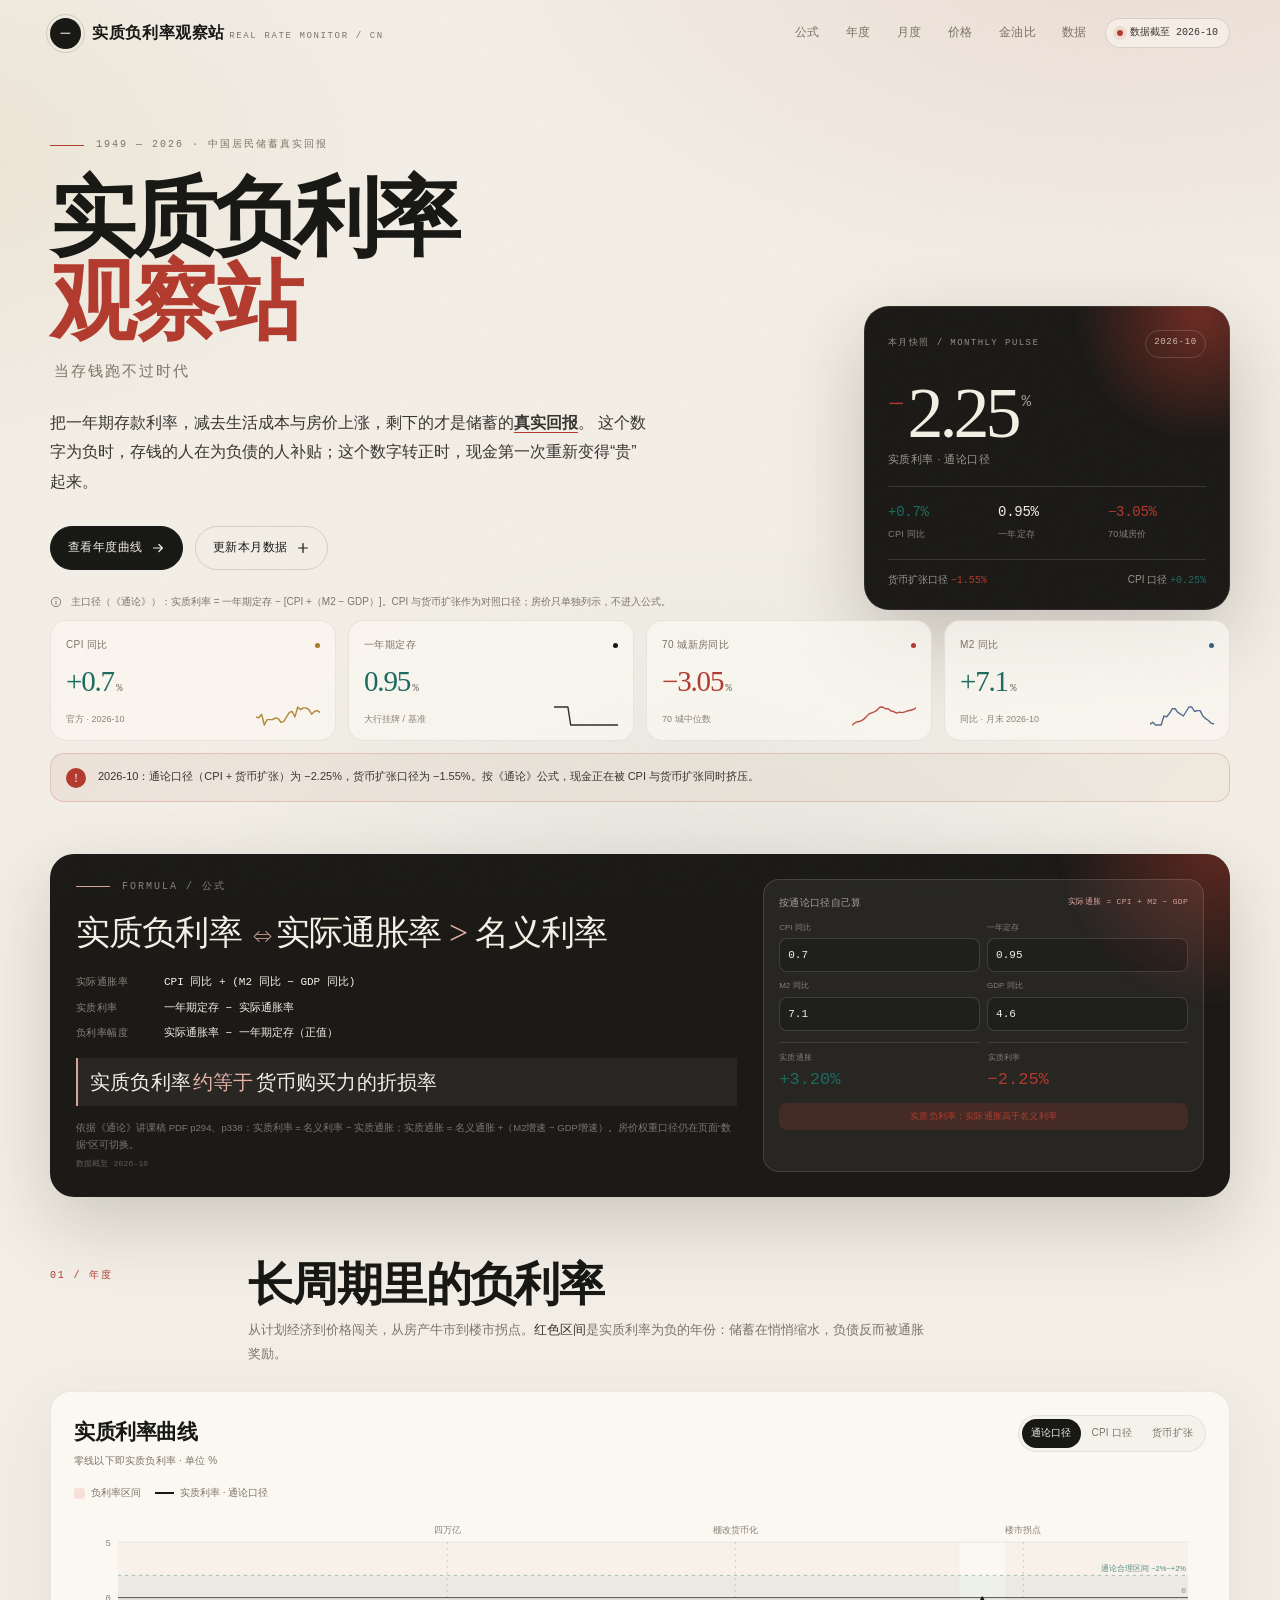
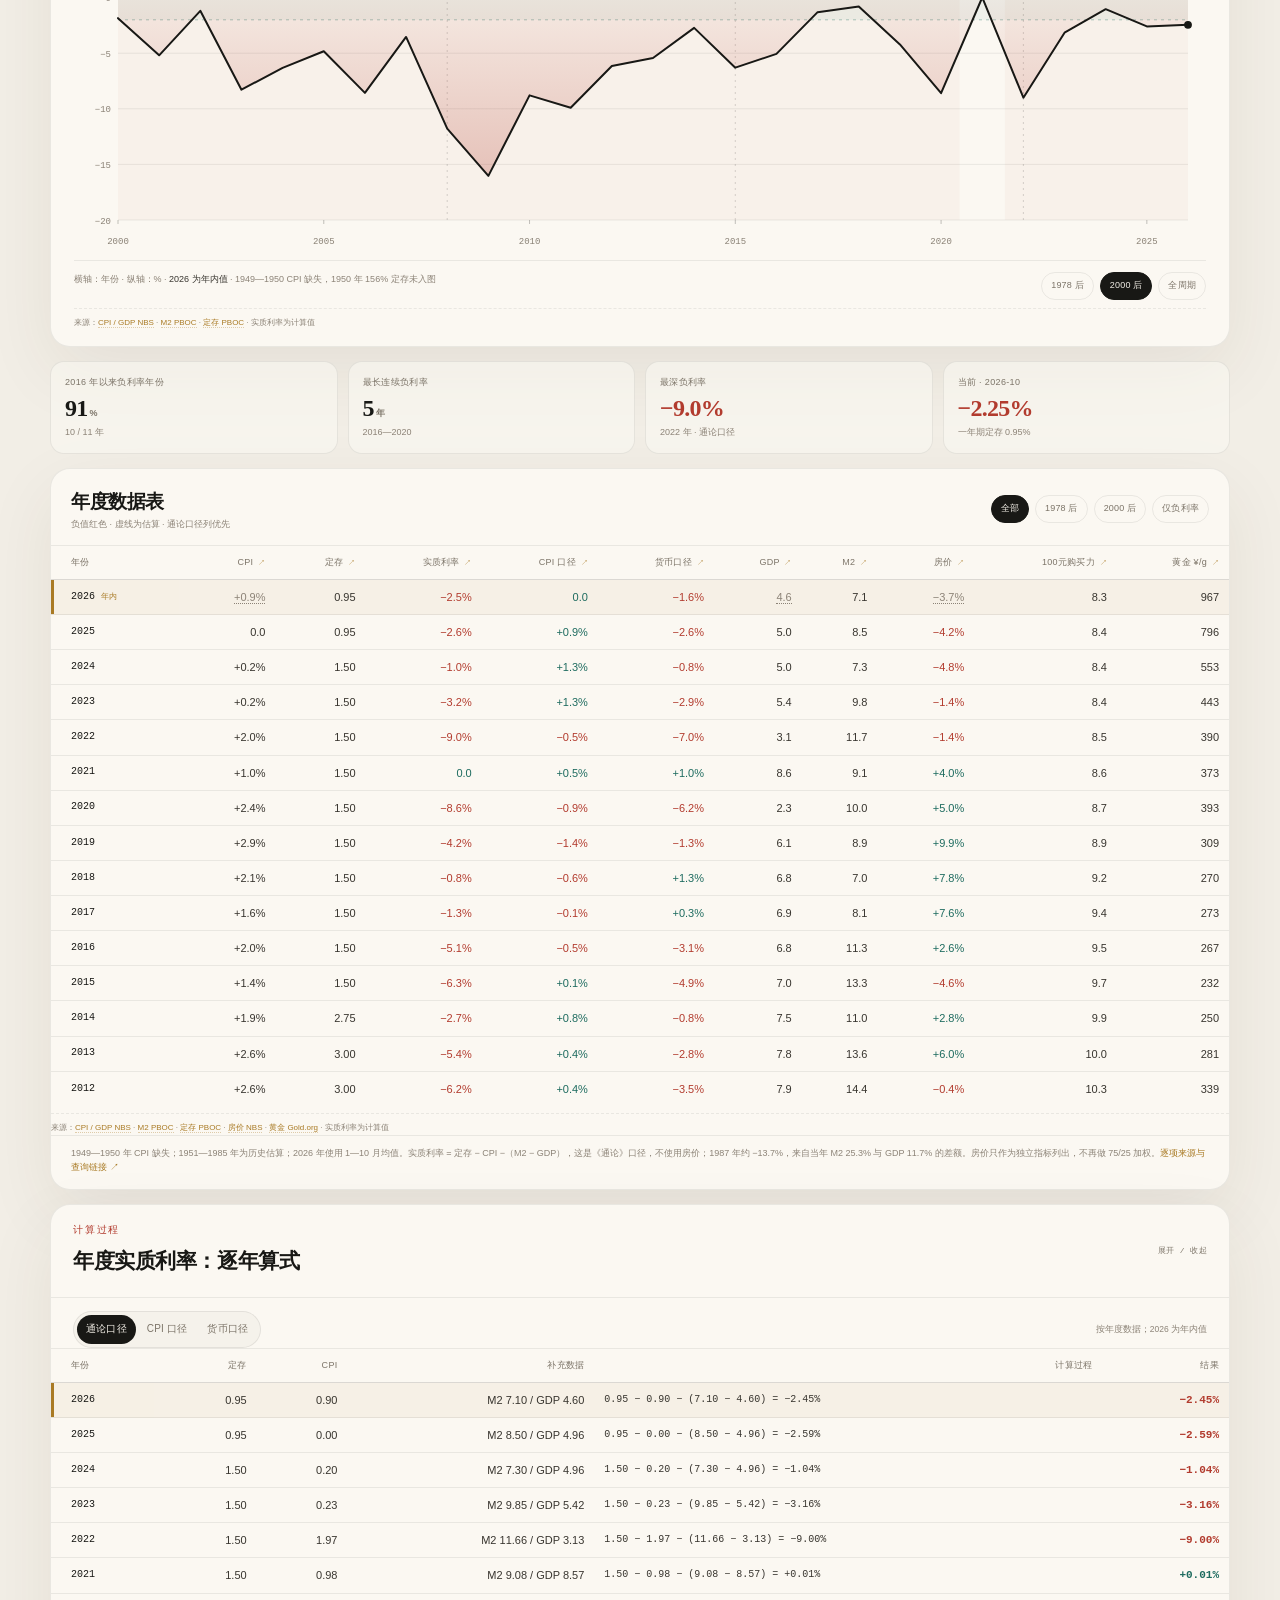
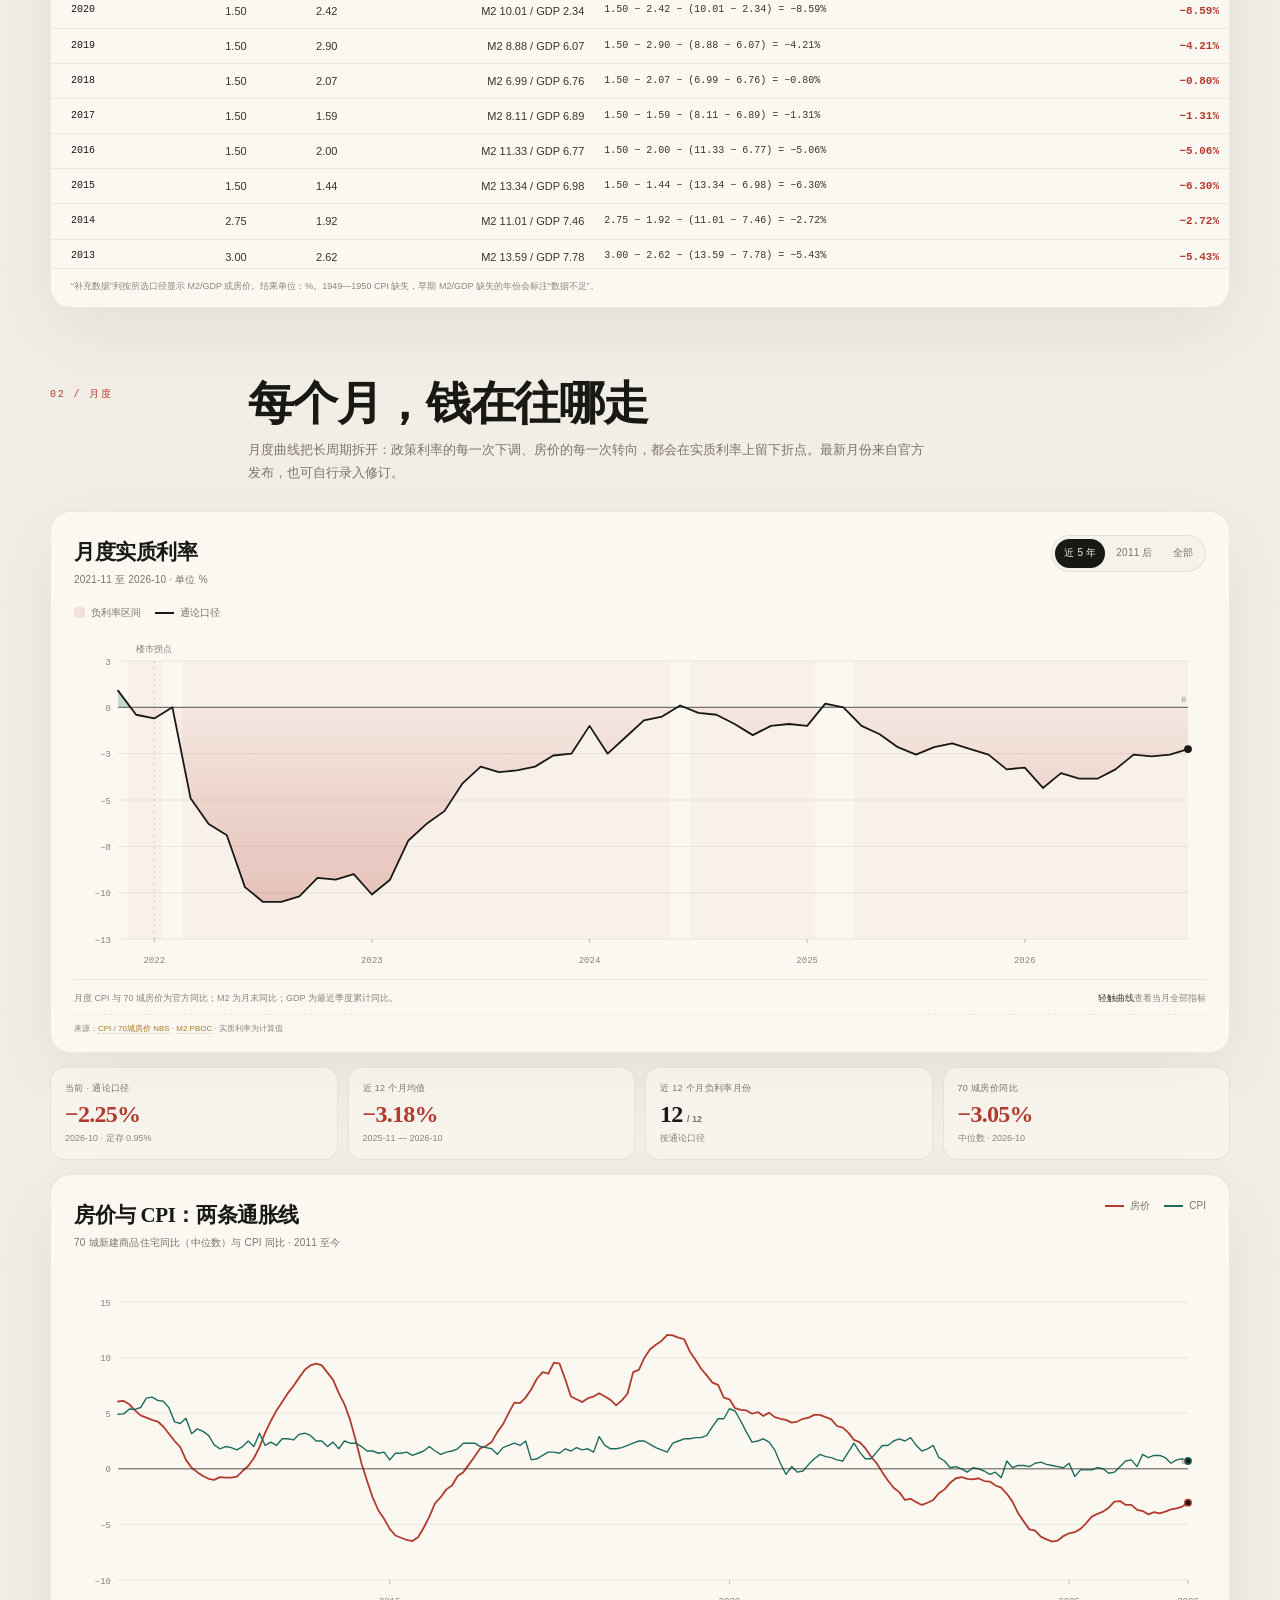
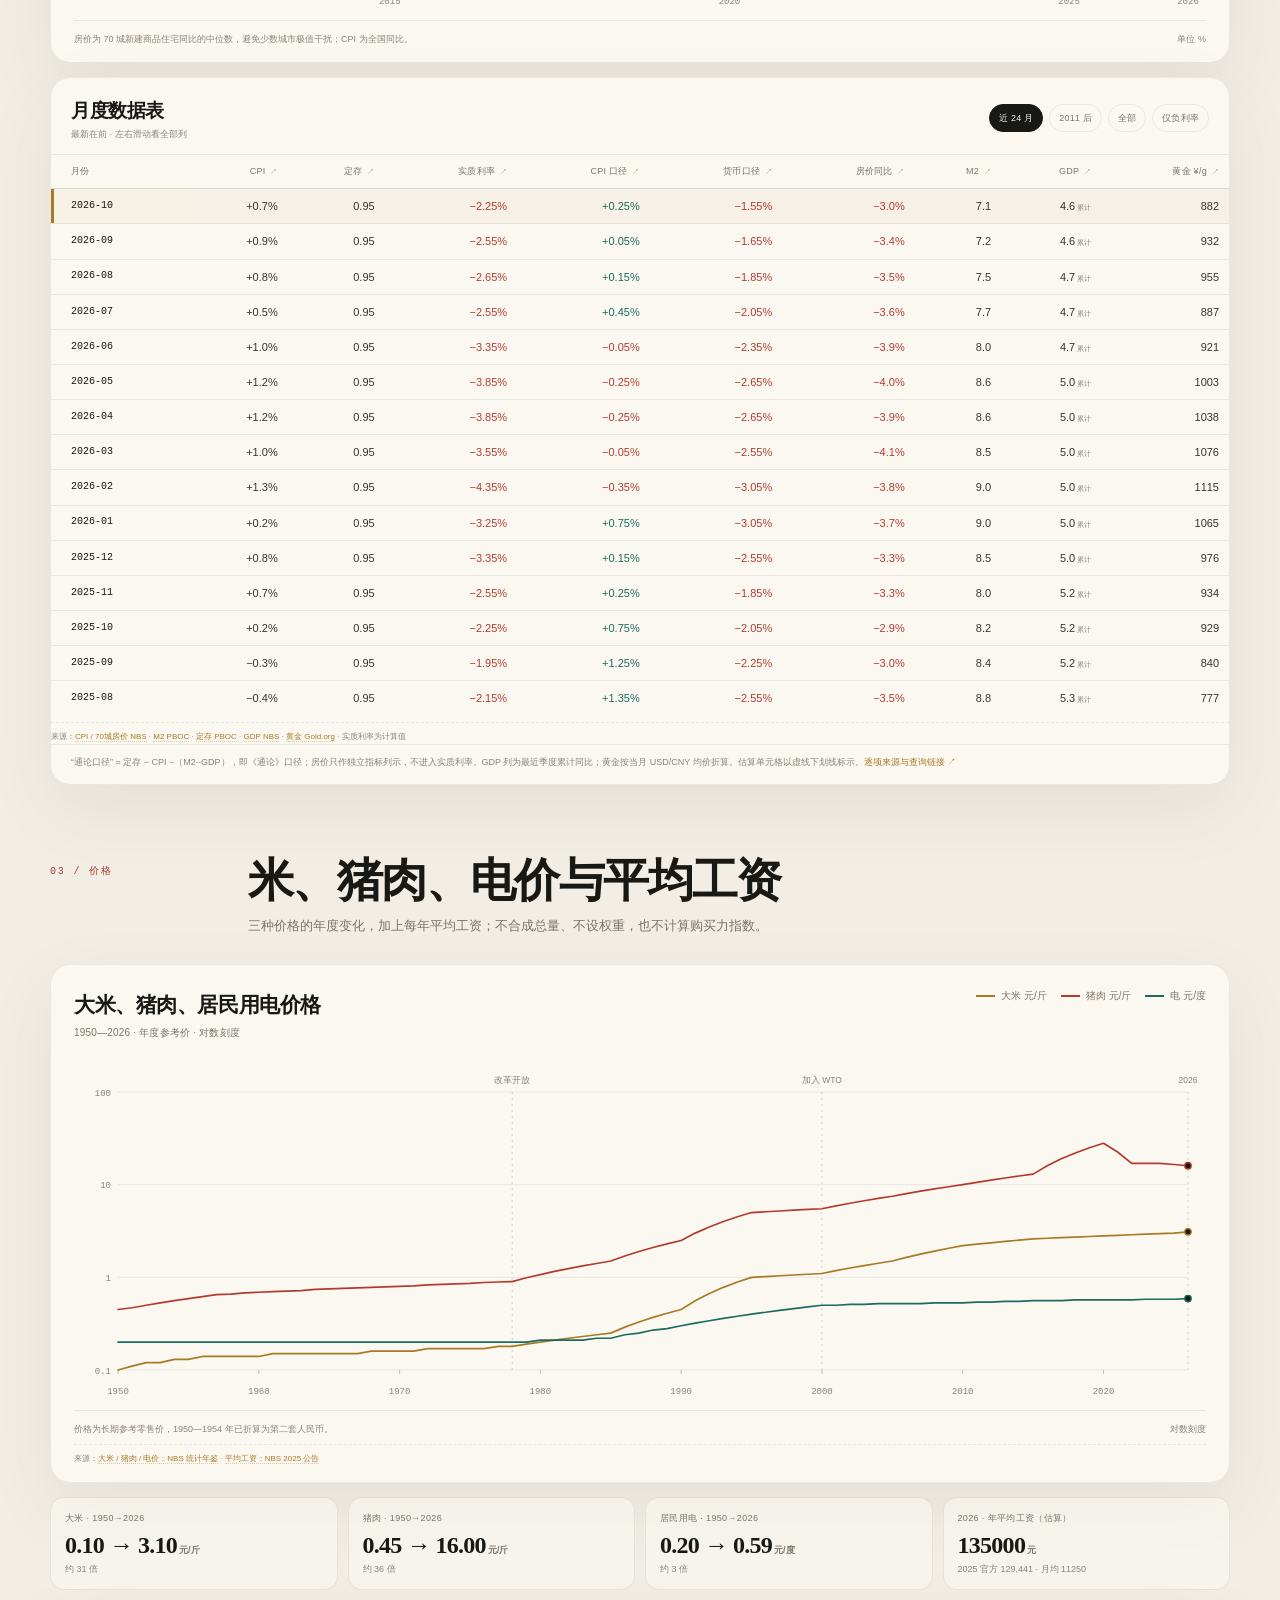
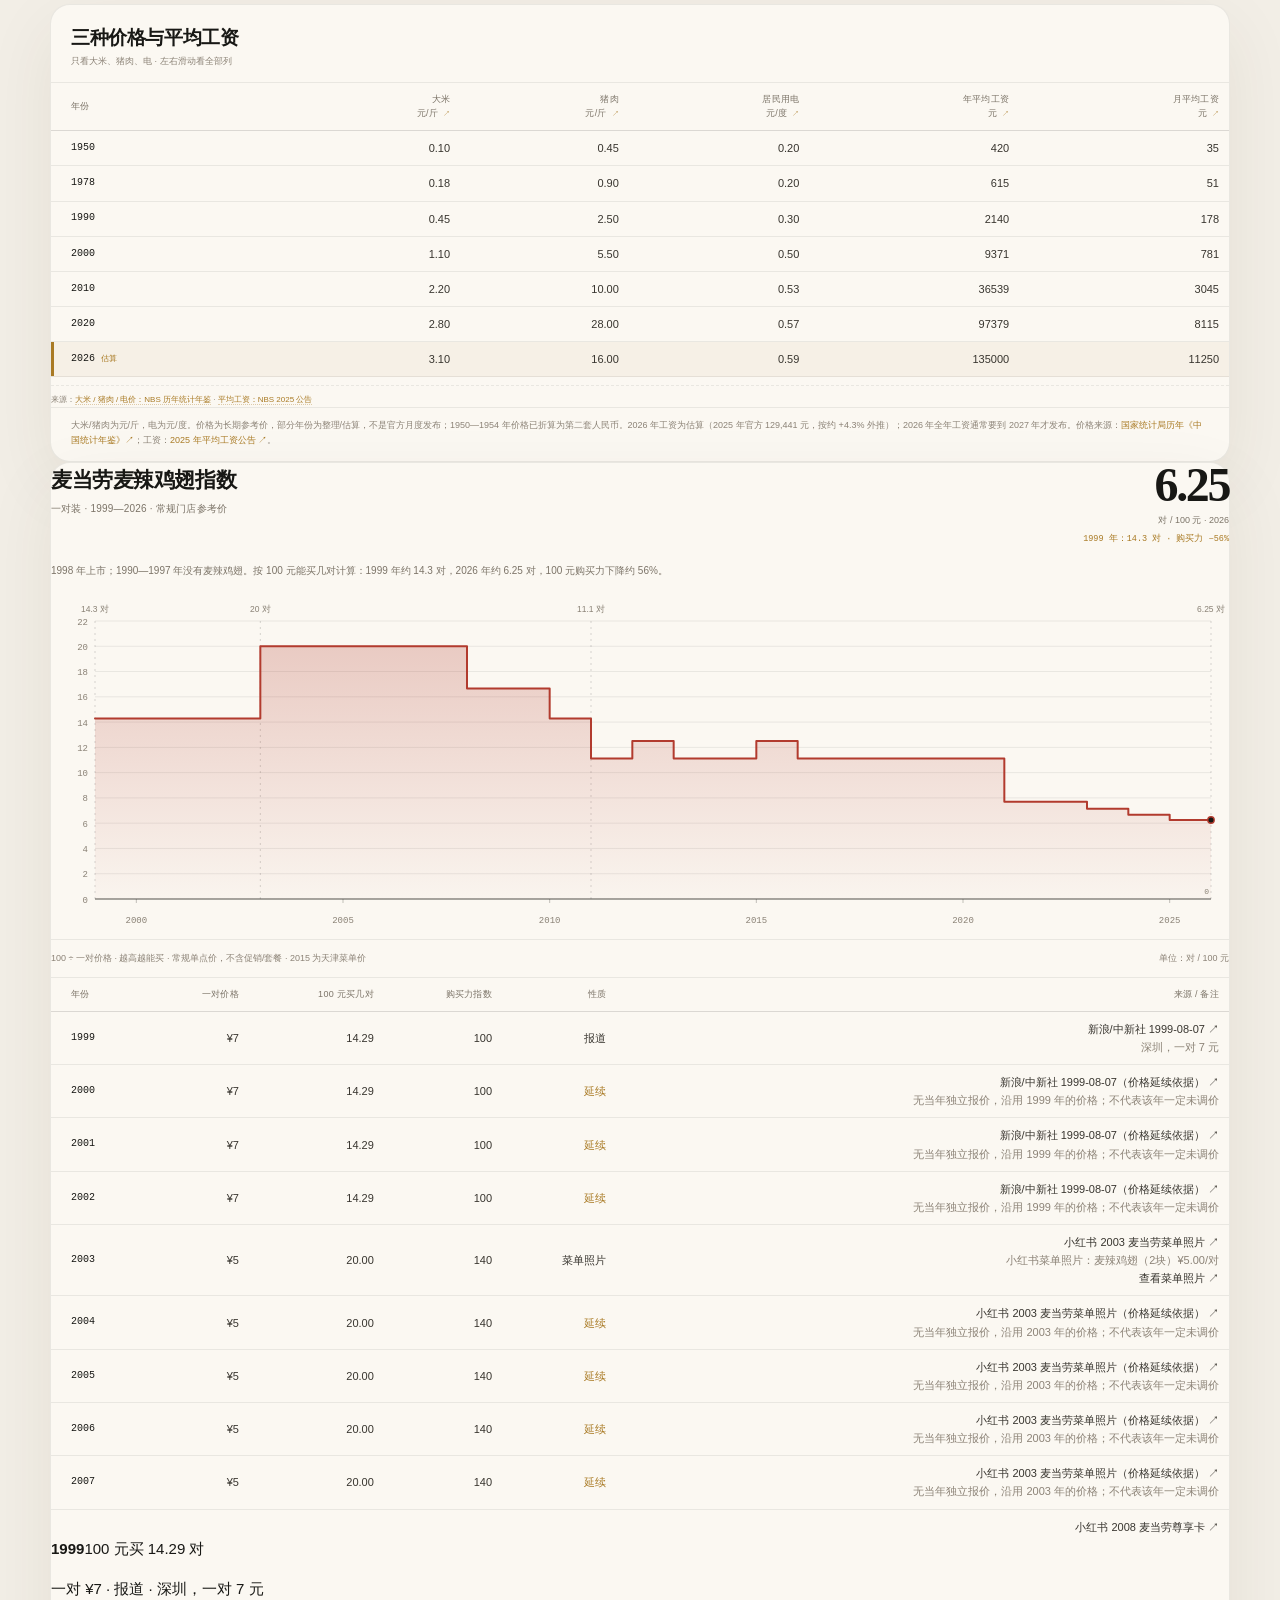
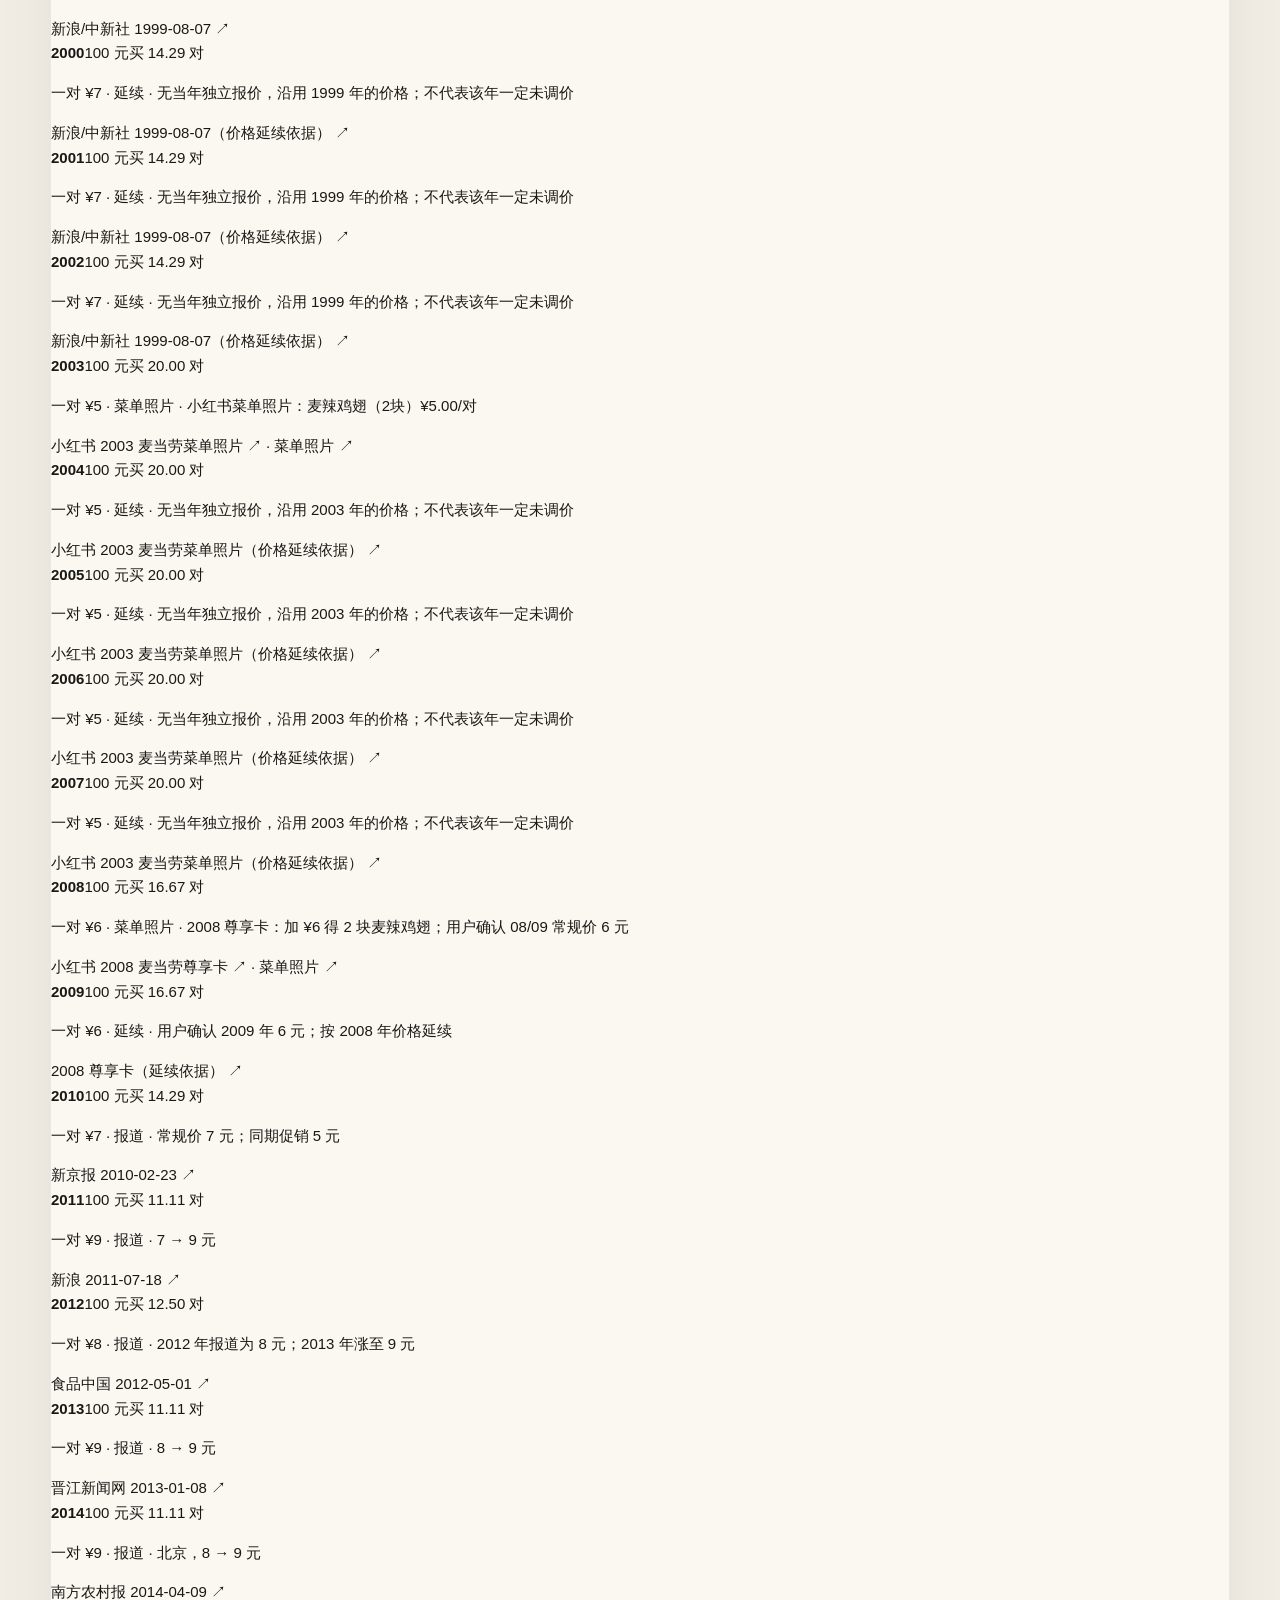
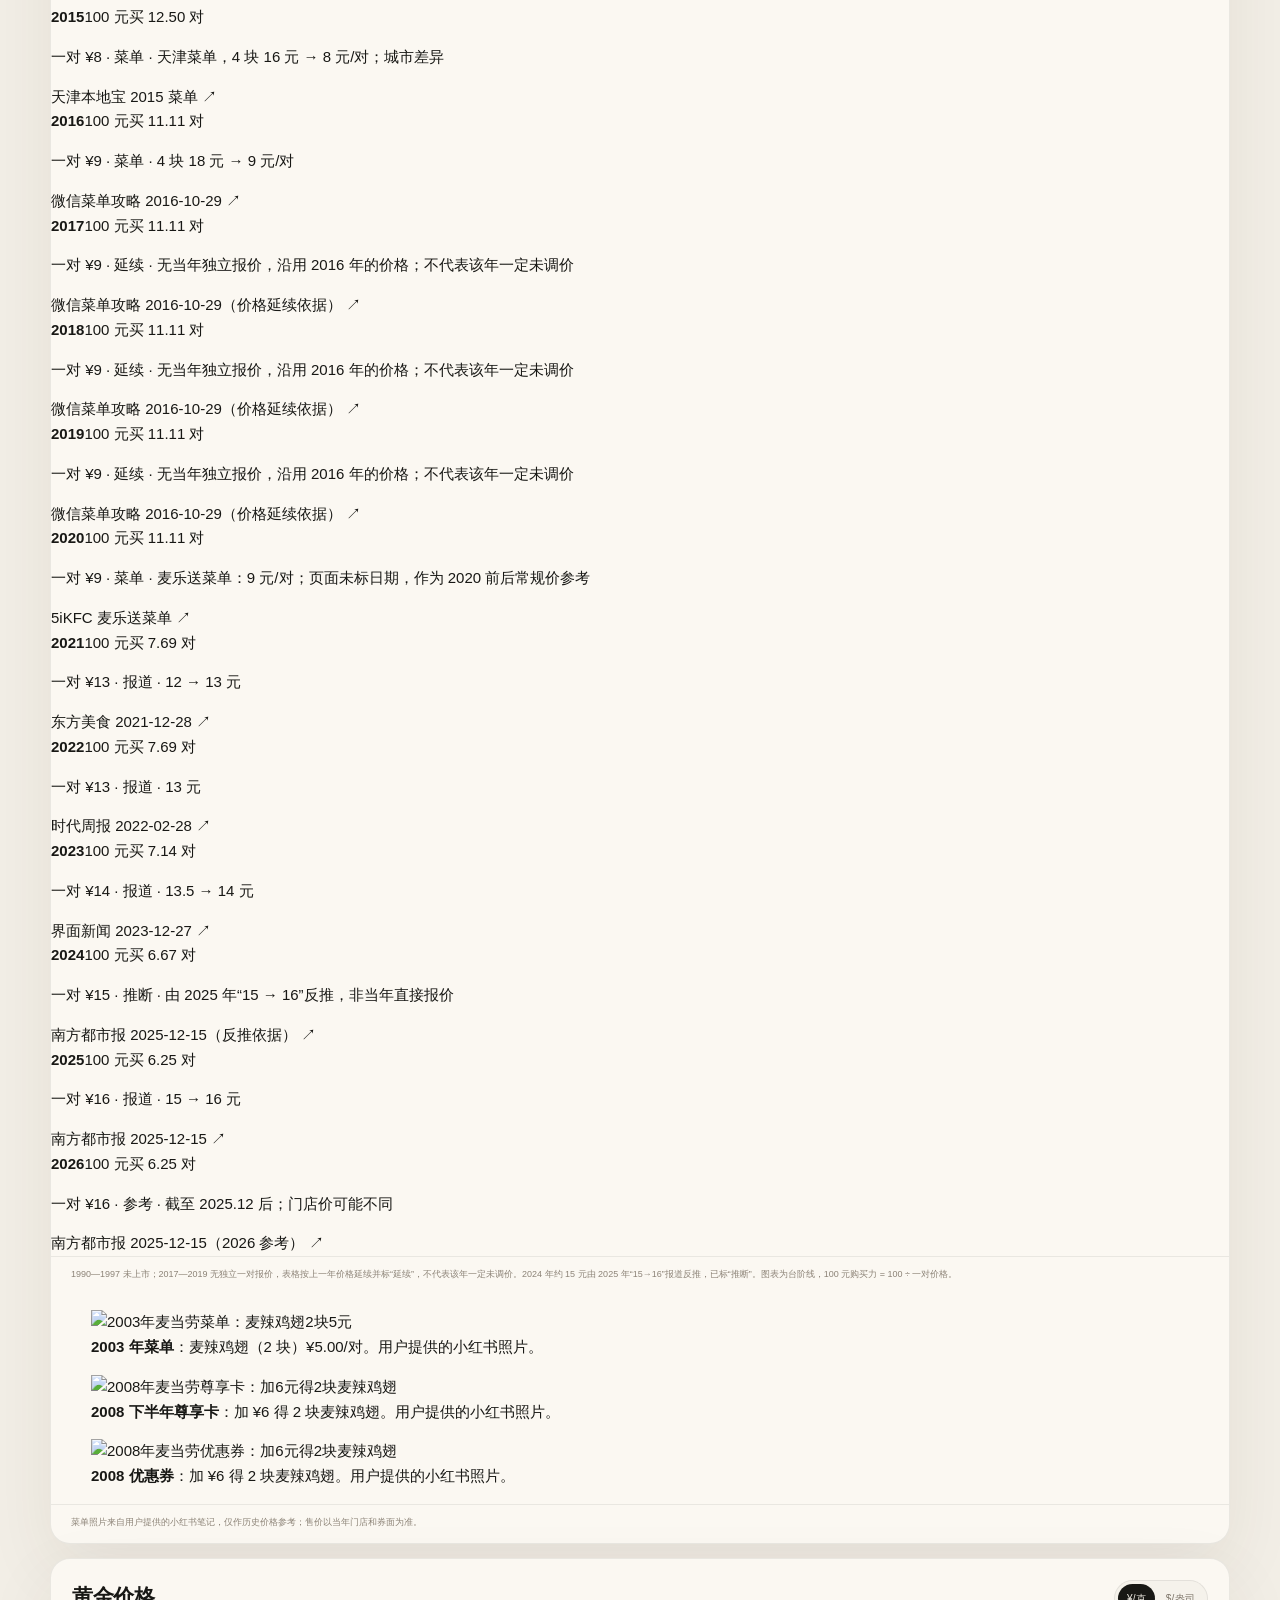
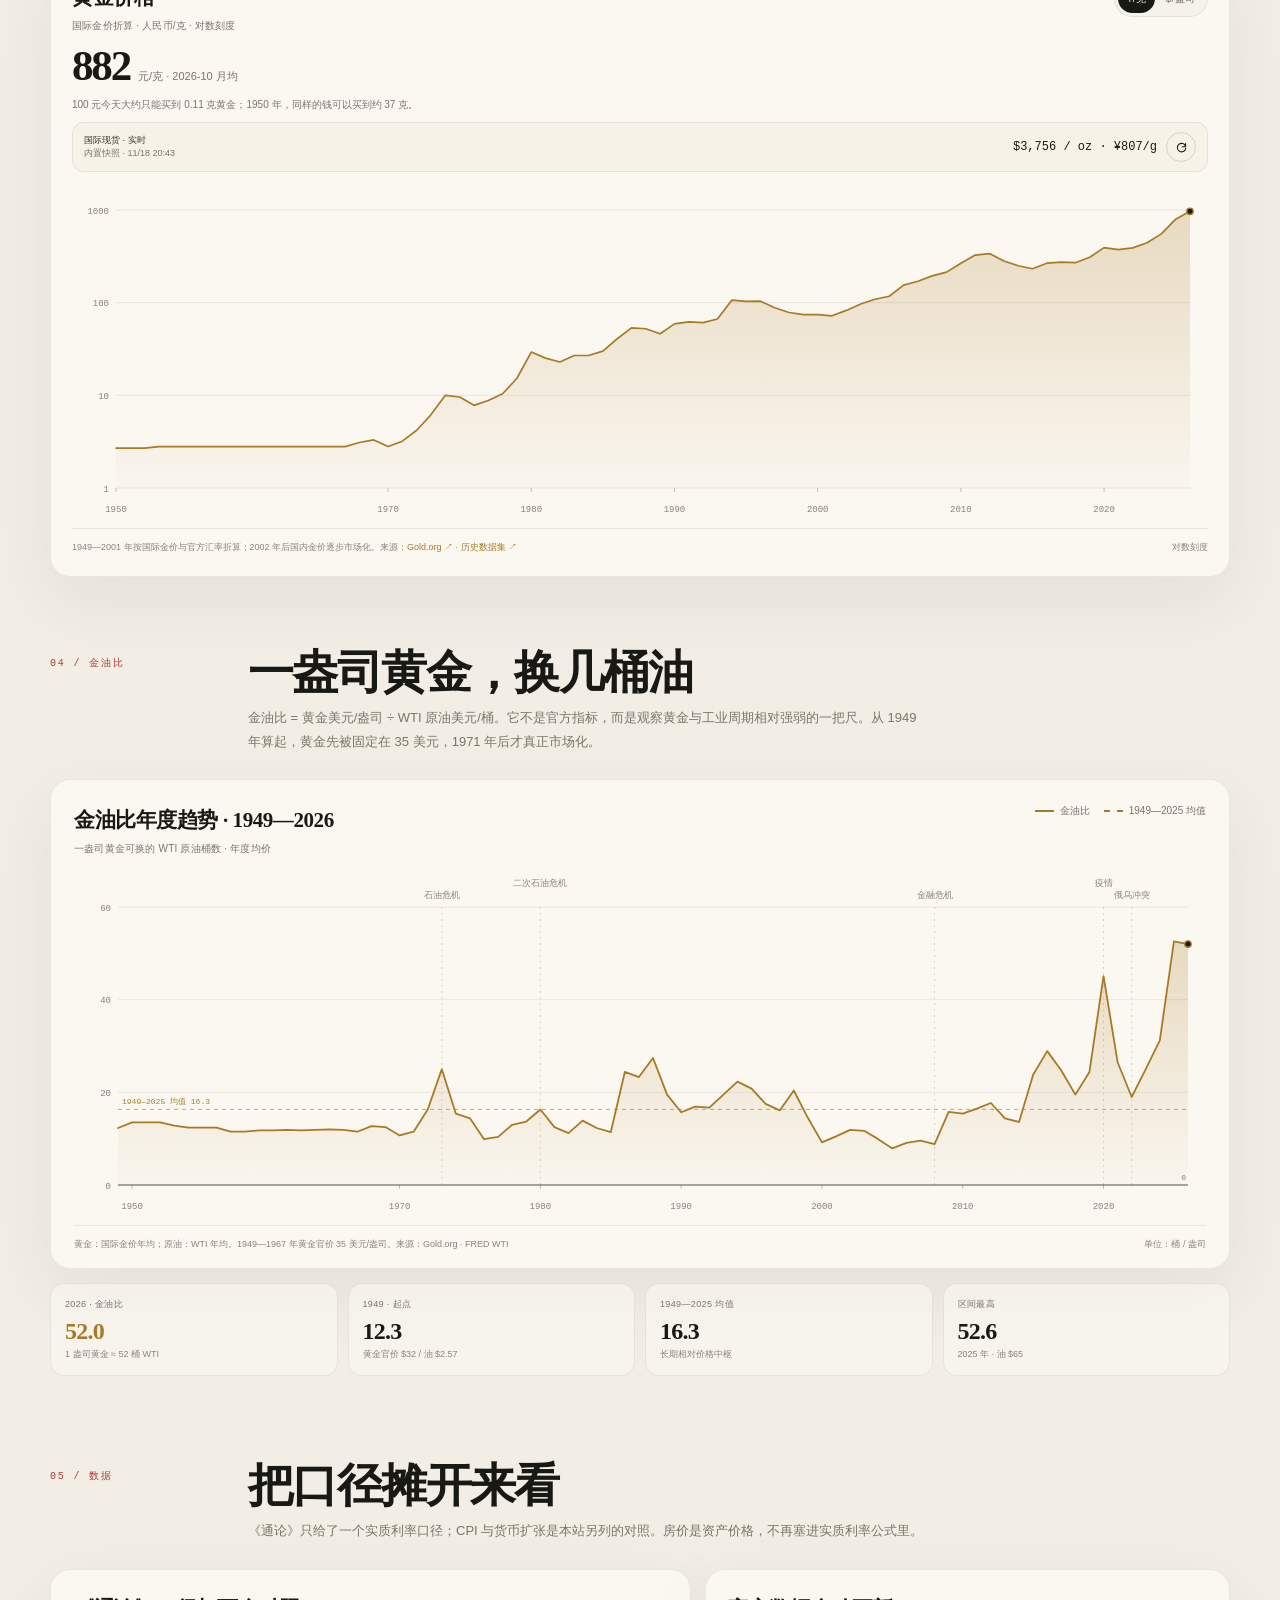
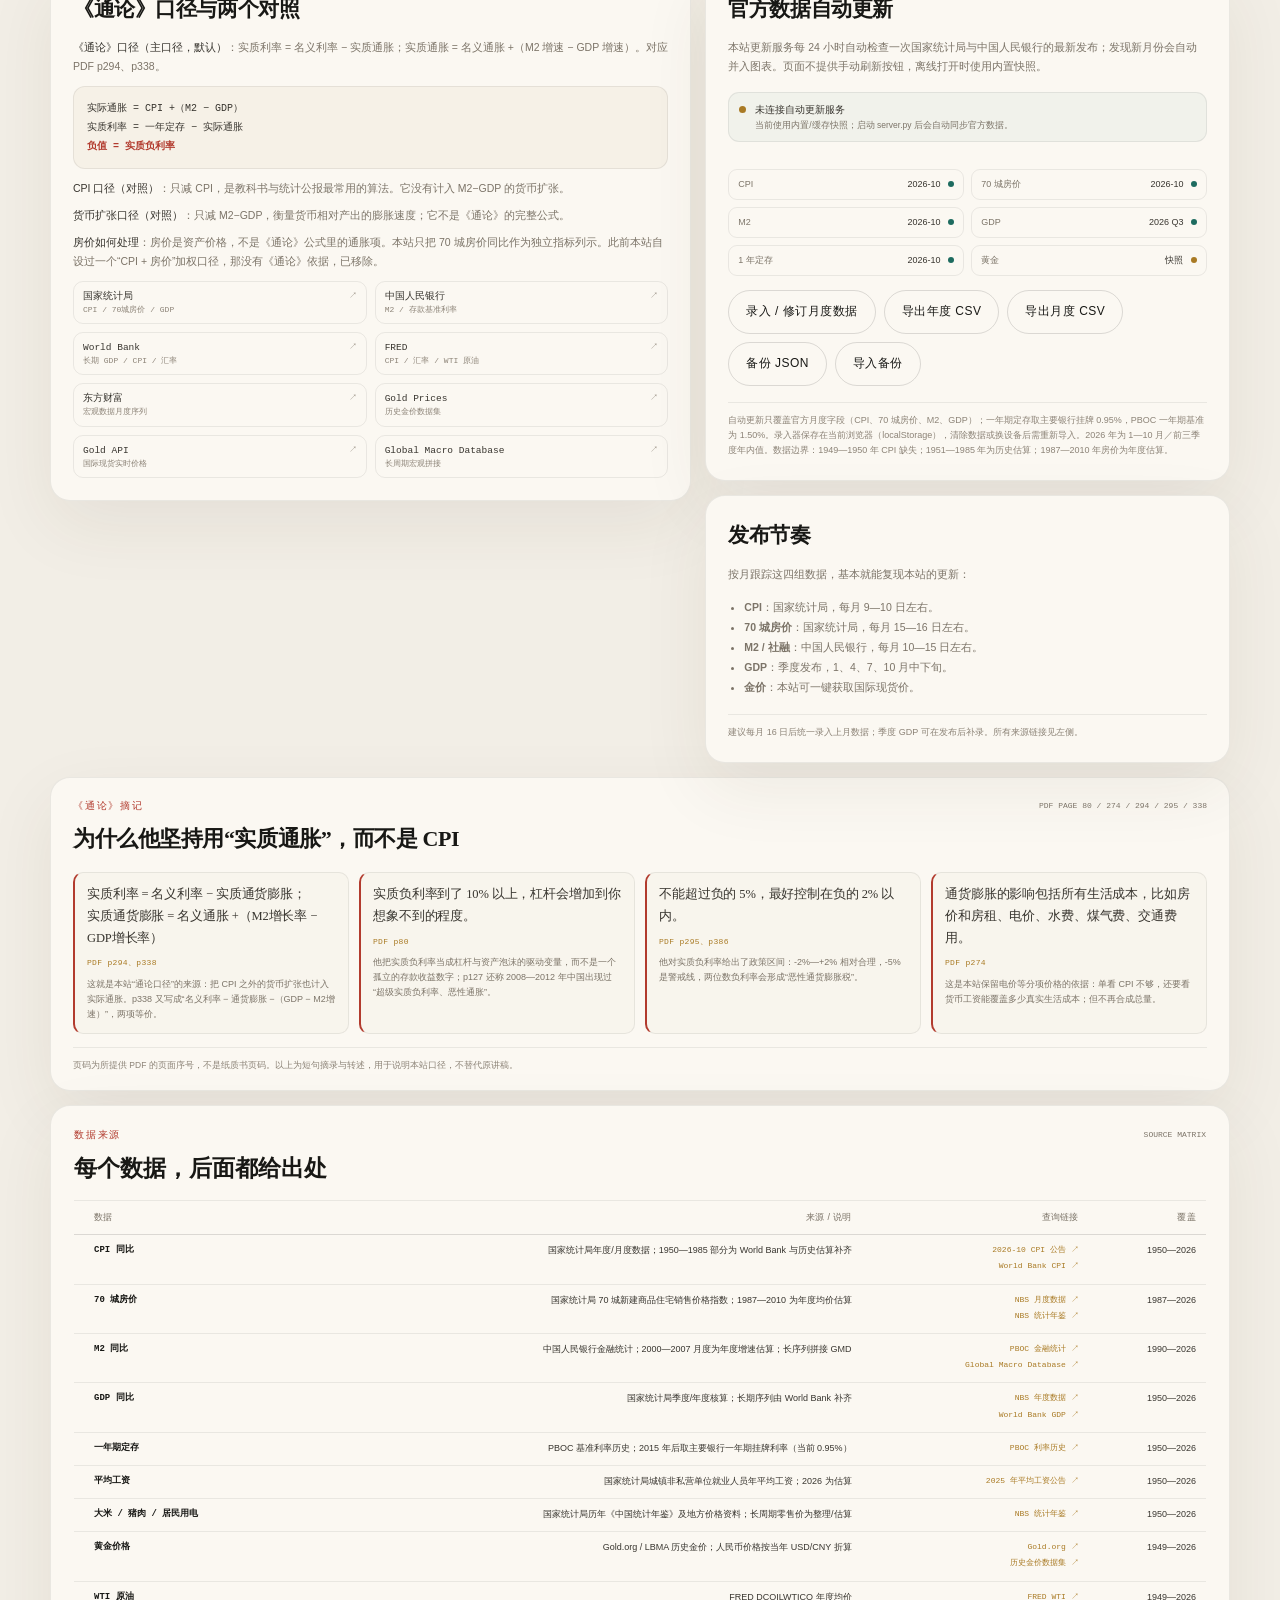
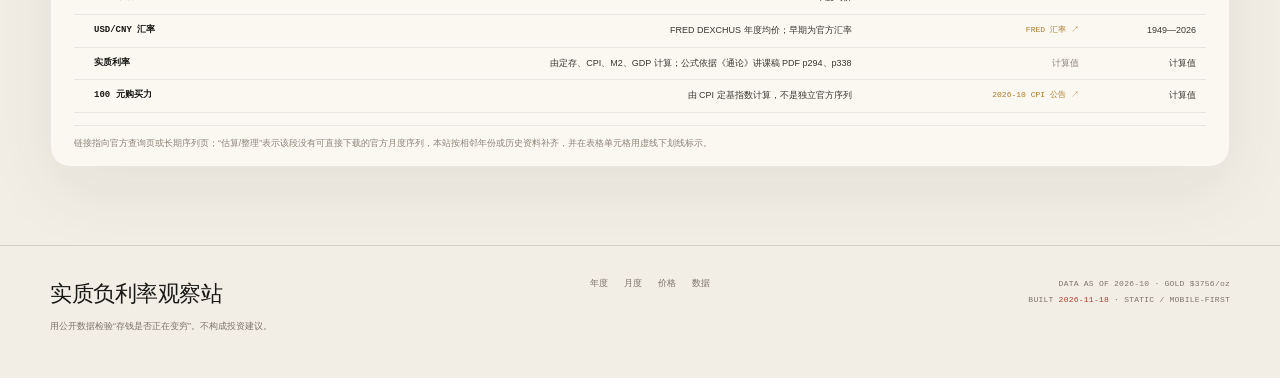
==== commit c6abd504: "add MCD annual prices and source photos: site.html" ====
--- a/site.html
+++ b/site.html
@@ -317,17 +317,32 @@
           <h3>麦当劳麦辣鸡翅指数</h3>
           <p>一对装 · 1999—2026 · 常规门店参考价</p>
         </div>
-        <div class="wage-power-now">
-          <b id="mcdNow">16</b><span>元 / 对 · 2025.12 后</span>
-          <small id="mcdIndex">1999 = 100 → 229</small>
-        </div>
-      </div>
-      <p class="purchase-copy" id="mcdCopy">1998 年上市；1990—1997 年没有麦辣鸡翅。折线只连接有来源的观测点，不代表每年都有连续报价。</p>
-      <div class="chart-wrap" id="mcdChart" role="img" aria-label="麦当劳麦辣鸡翅一对价格 1999-2026"></div>
-      <div class="chart-foot"><span>单位：元/对 · 常规单点价，不含促销/套餐 · 2015 为天津菜单价，存在城市差异</span><span>1999 = 100</span></div>
+        <div class="wage-power-now mcd-pp-now">
+          <b id="mcdNow">6.25</b><span>对 / 100 元 · 2026</span>
+          <small id="mcdIndex">1999 年：14.3 对 · 购买力 −56%</small>
+        </div>
+      </div>
+      <p class="purchase-copy" id="mcdCopy">1998 年上市；1990—1997 年没有麦辣鸡翅。按 100 元能买几对计算：1999 年约 14.3 对，2026 年约 6.25 对，100 元购买力下降约 56%。</p>
+      <div class="chart-wrap" id="mcdChart" role="img" aria-label="100元能买几对麦当劳麦辣鸡翅 1999-2026"></div>
+      <div class="chart-foot"><span>100 ÷ 一对价格 · 越高越能买 · 常规单点价，不含促销/套餐 · 2015 为天津菜单价</span><span>单位：对 / 100 元</span></div>
       <div class="table-scroll" id="mcdTableWrap" style="margin-top:12px"></div>
       <div class="mcd-mobile" id="mcdMobile"></div>
-      <div class="table-note">1990—1997 未上市；2017—2019 无独立一对报价，图表不插值。2024 年约 15 元由 2025 年“15→16”报道反推，已标“推断”。所有来源链接见表格。</div>
+      <div class="table-note">1990—1997 未上市；2017—2019 无独立一对报价，表格按上一年价格延续并标“延续”，不代表该年一定未调价。2024 年约 15 元由 2025 年“15→16”报道反推，已标“推断”。图表为台阶线，100 元购买力 = 100 ÷ 一对价格。</div>
+      <div class="mcd-gallery">
+        <figure>
+          <a href="assets/mcd/2003-menu.jpg" target="_blank" rel="noopener noreferrer"><img src="assets/mcd/2003-menu.jpg" alt="2003年麦当劳菜单：麦辣鸡翅2块5元" loading="lazy"></a>
+          <figcaption><b>2003 年菜单</b>：麦辣鸡翅（2 块）¥5.00/对。用户提供的小红书照片。</figcaption>
+        </figure>
+        <figure>
+          <a href="assets/mcd/2008-card.jpg" target="_blank" rel="noopener noreferrer"><img src="assets/mcd/2008-card.jpg" alt="2008年麦当劳尊享卡：加6元得2块麦辣鸡翅" loading="lazy"></a>
+          <figcaption><b>2008 下半年尊享卡</b>：加 ¥6 得 2 块麦辣鸡翅。用户提供的小红书照片。</figcaption>
+        </figure>
+        <figure>
+          <a href="assets/mcd/2008-coupon.jpg" target="_blank" rel="noopener noreferrer"><img src="assets/mcd/2008-coupon.jpg" alt="2008年麦当劳优惠券：加6元得2块麦辣鸡翅" loading="lazy"></a>
+          <figcaption><b>2008 优惠券</b>：加 ¥6 得 2 块麦辣鸡翅。用户提供的小红书照片。</figcaption>
+        </figure>
+      </div>
+      <div class="table-note" style="margin-top:8px">菜单照片来自用户提供的小红书笔记，仅作历史价格参考；售价以当年门店和券面为准。</div>
     </div>
 
     <div class="card purchase-card" style="margin-top:14px">
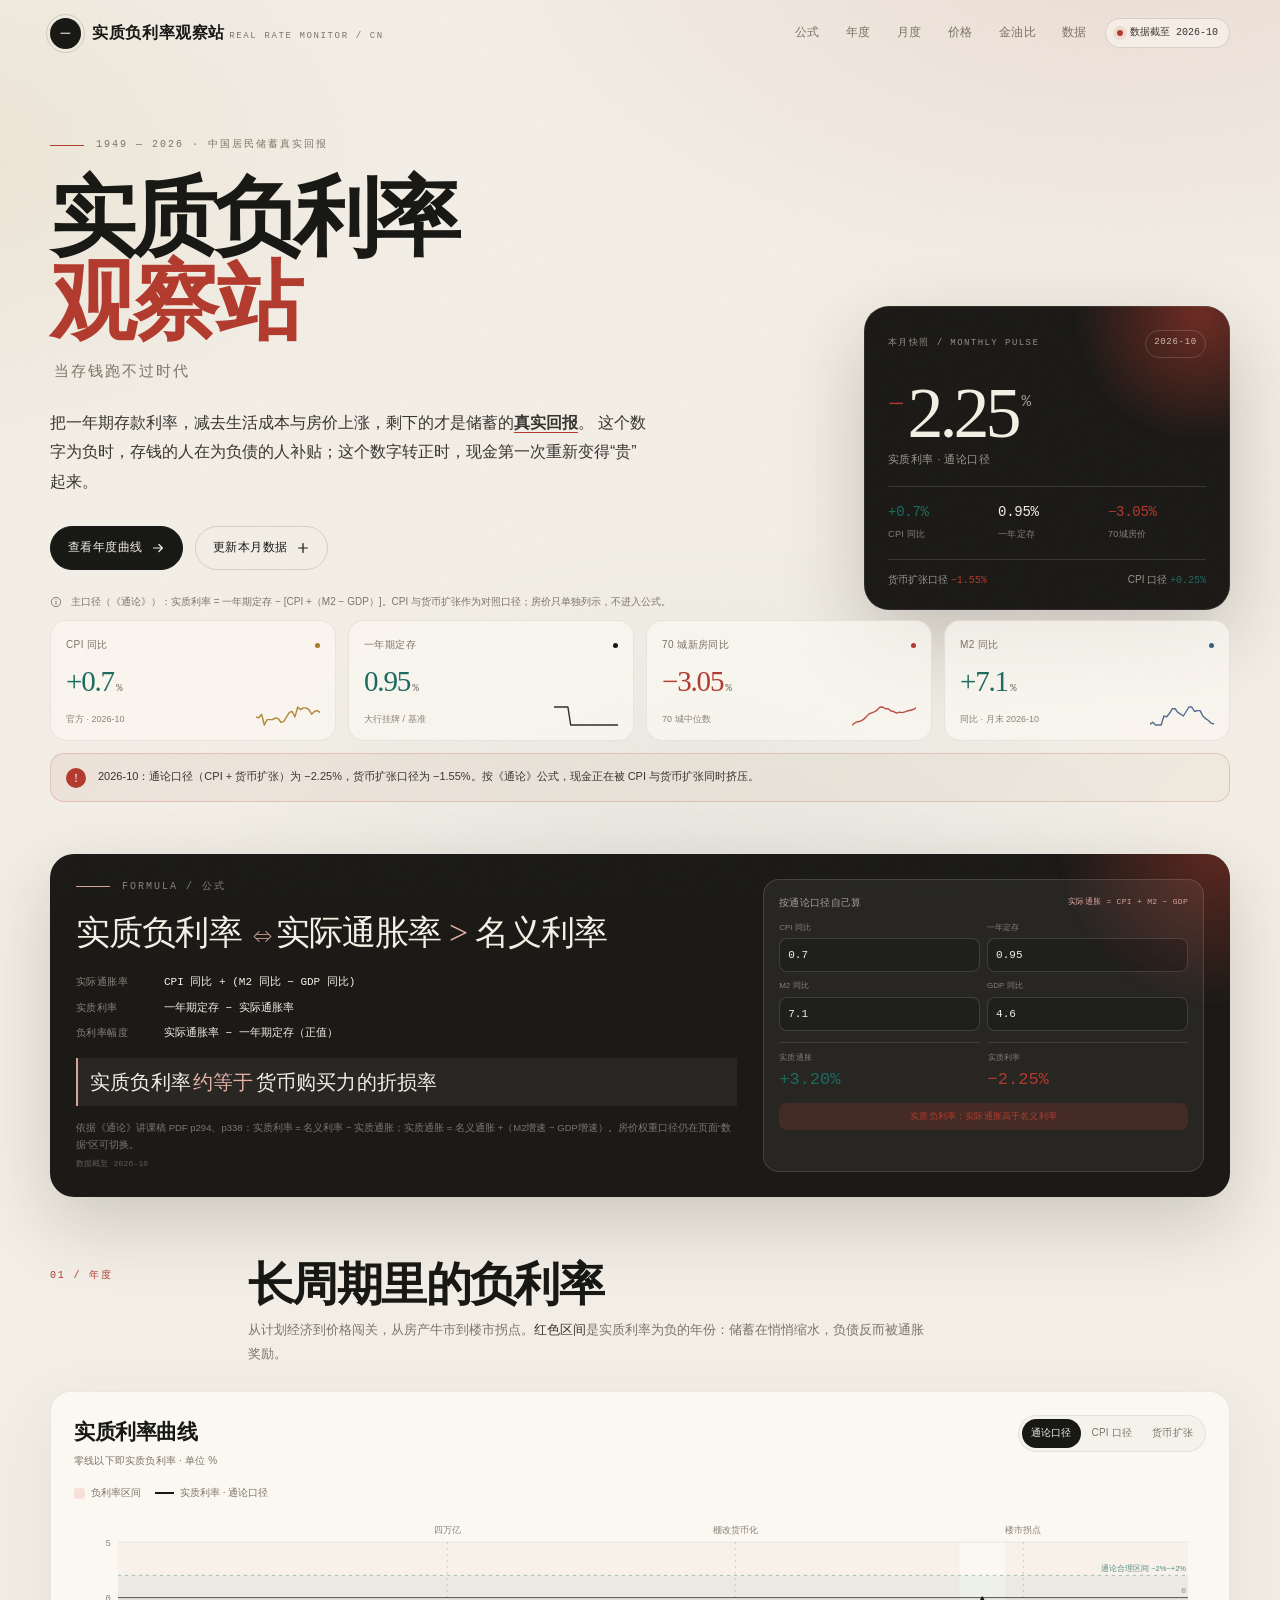
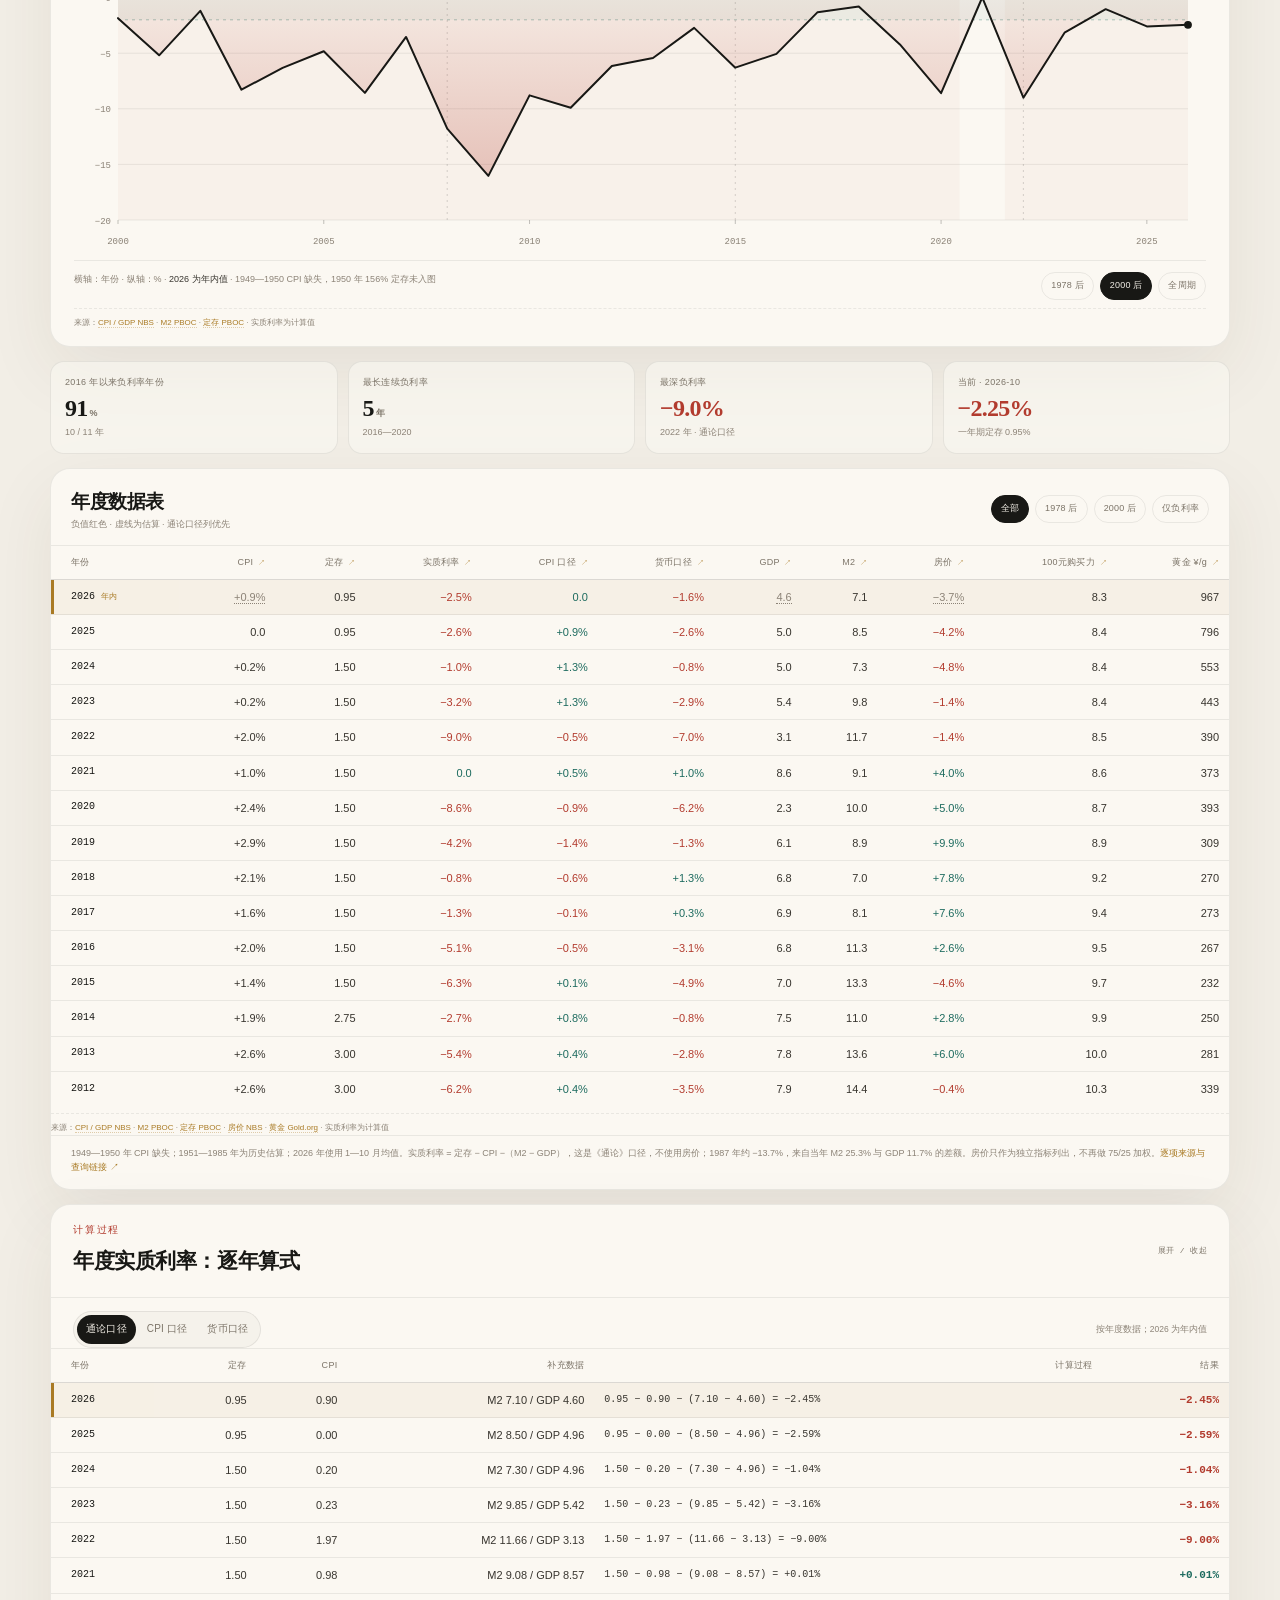
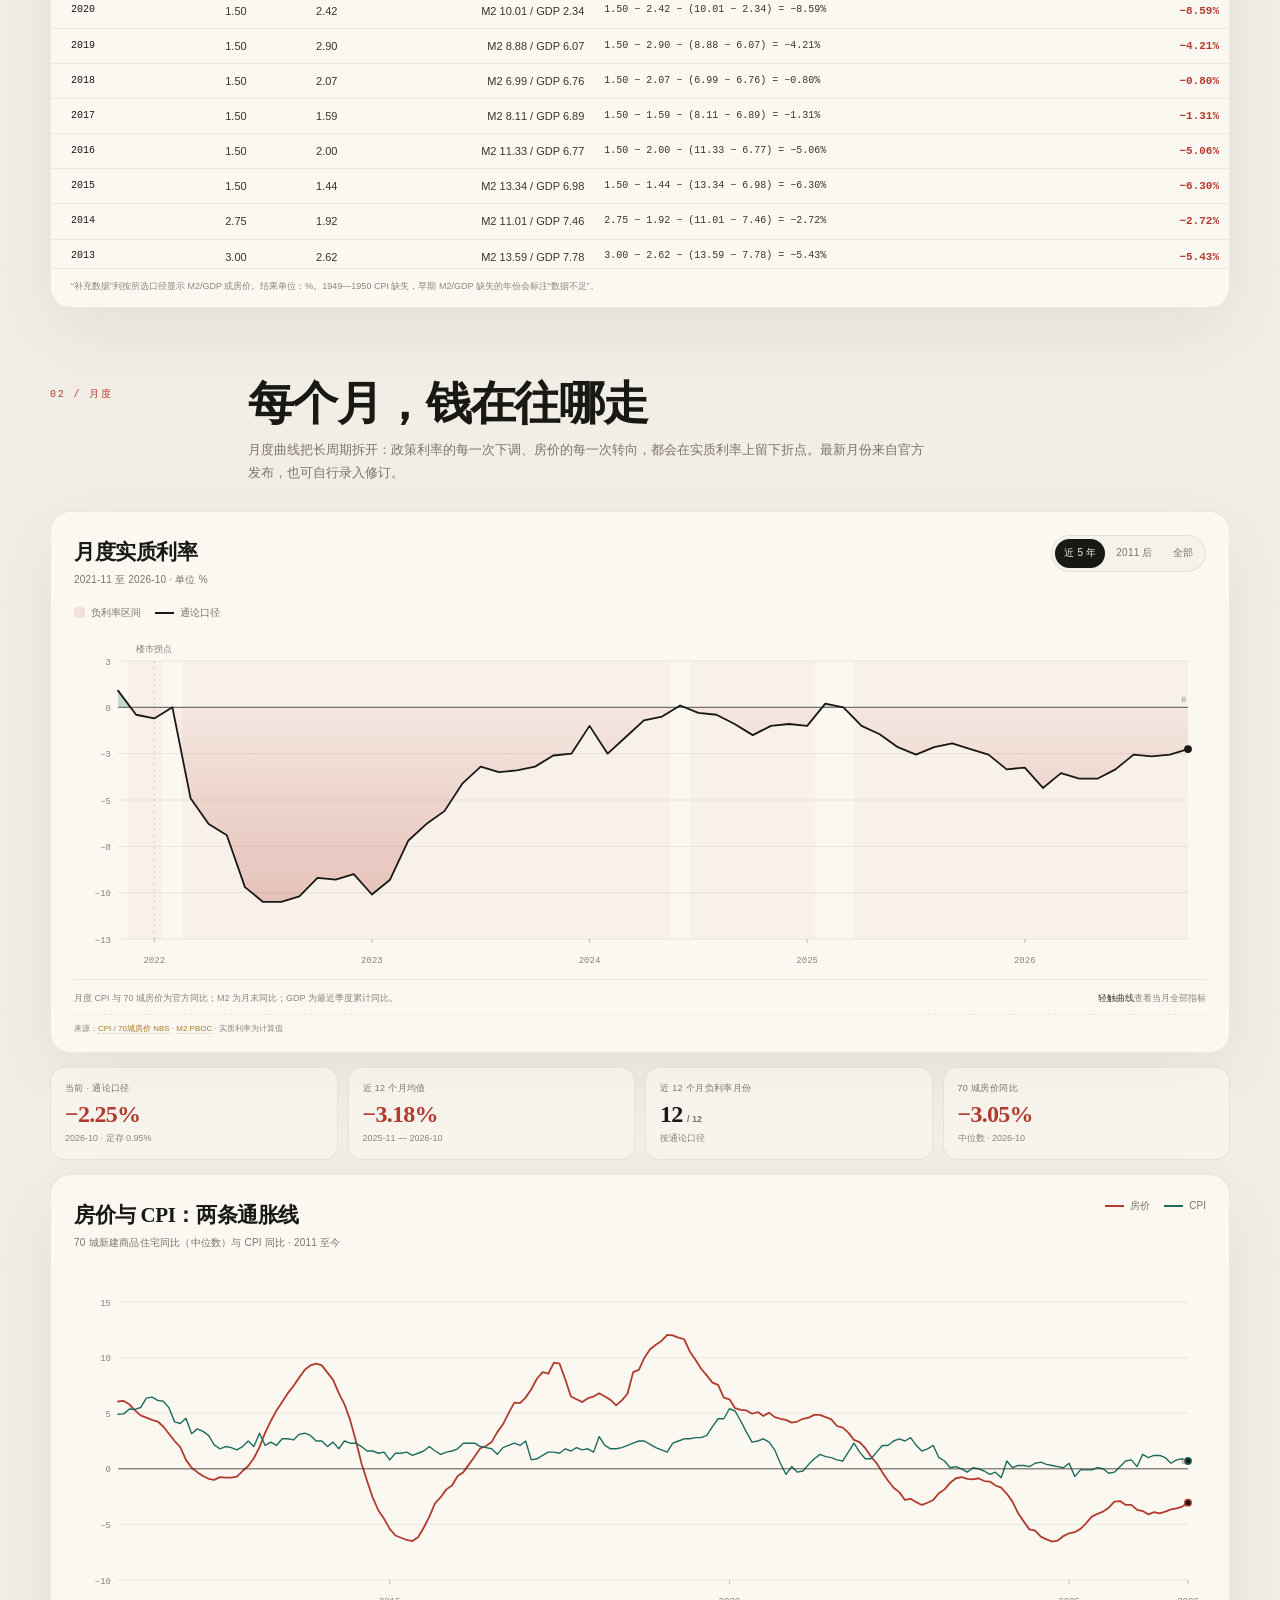
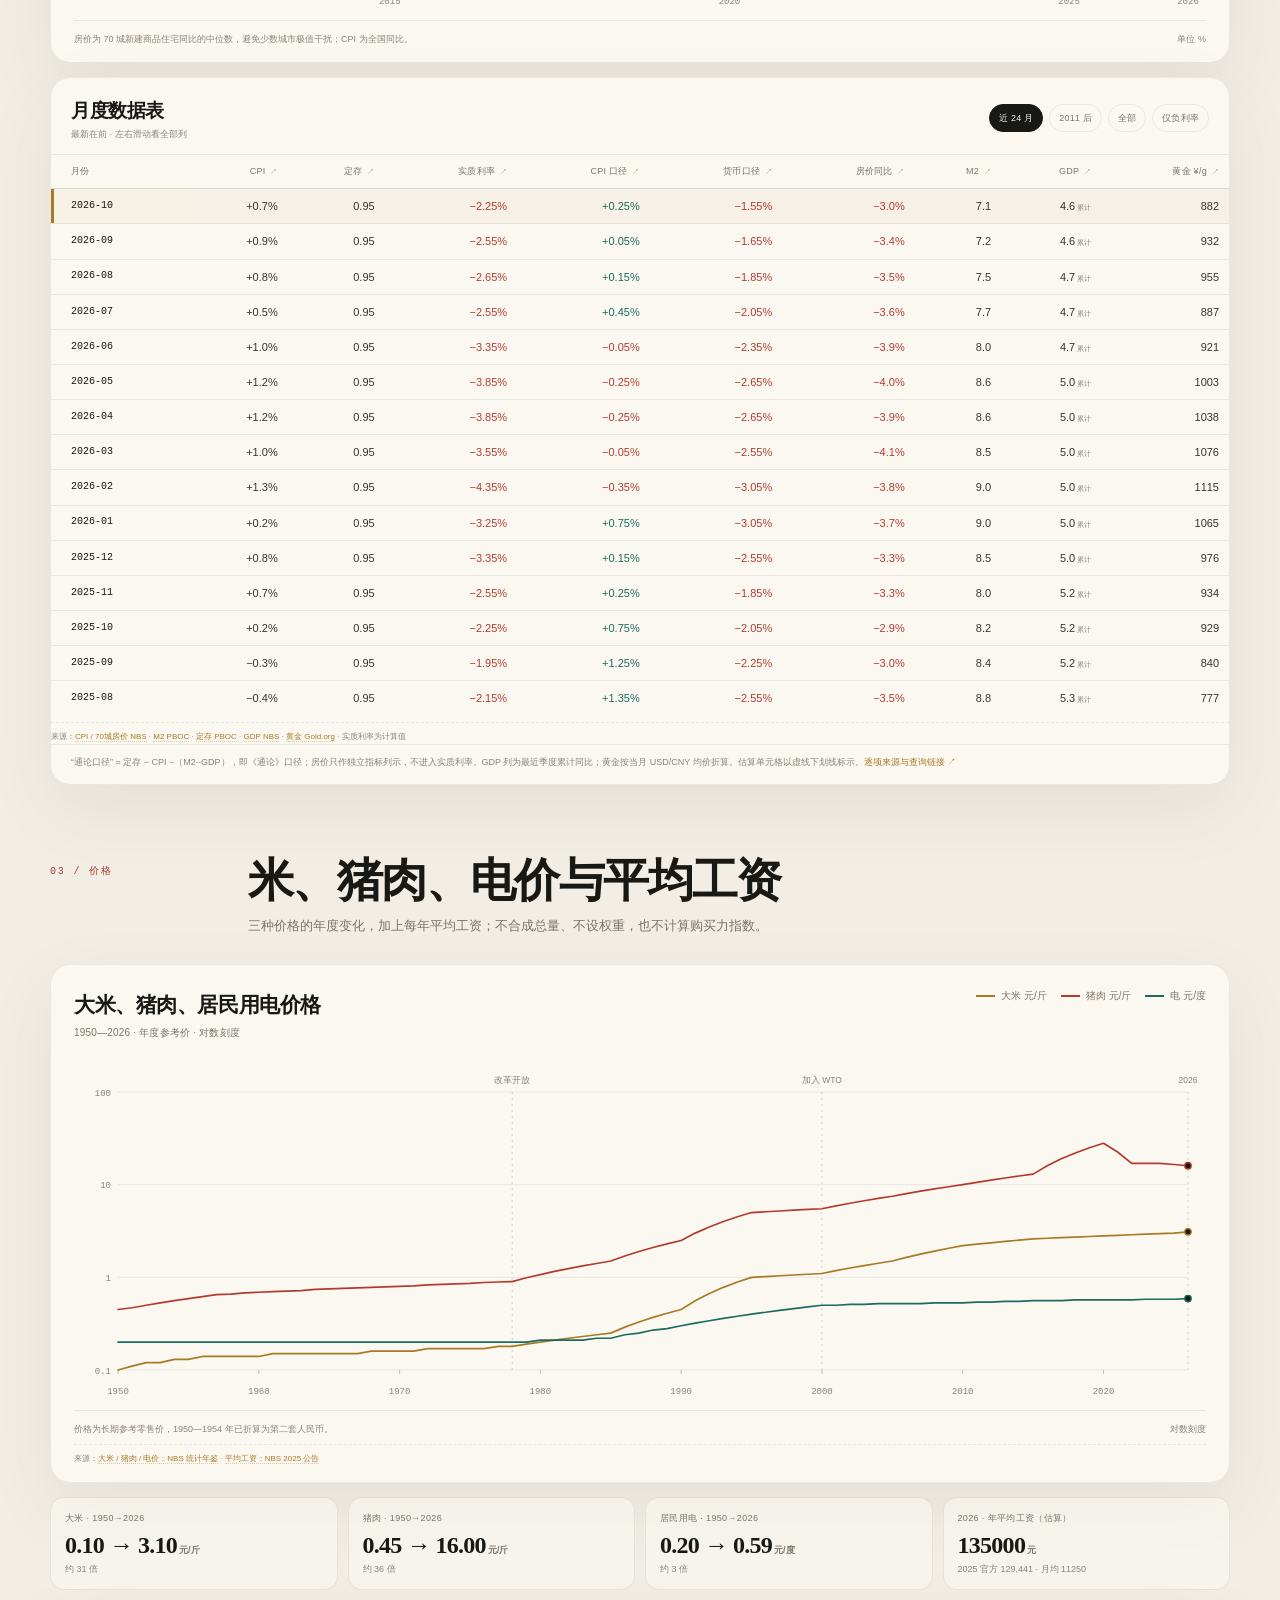
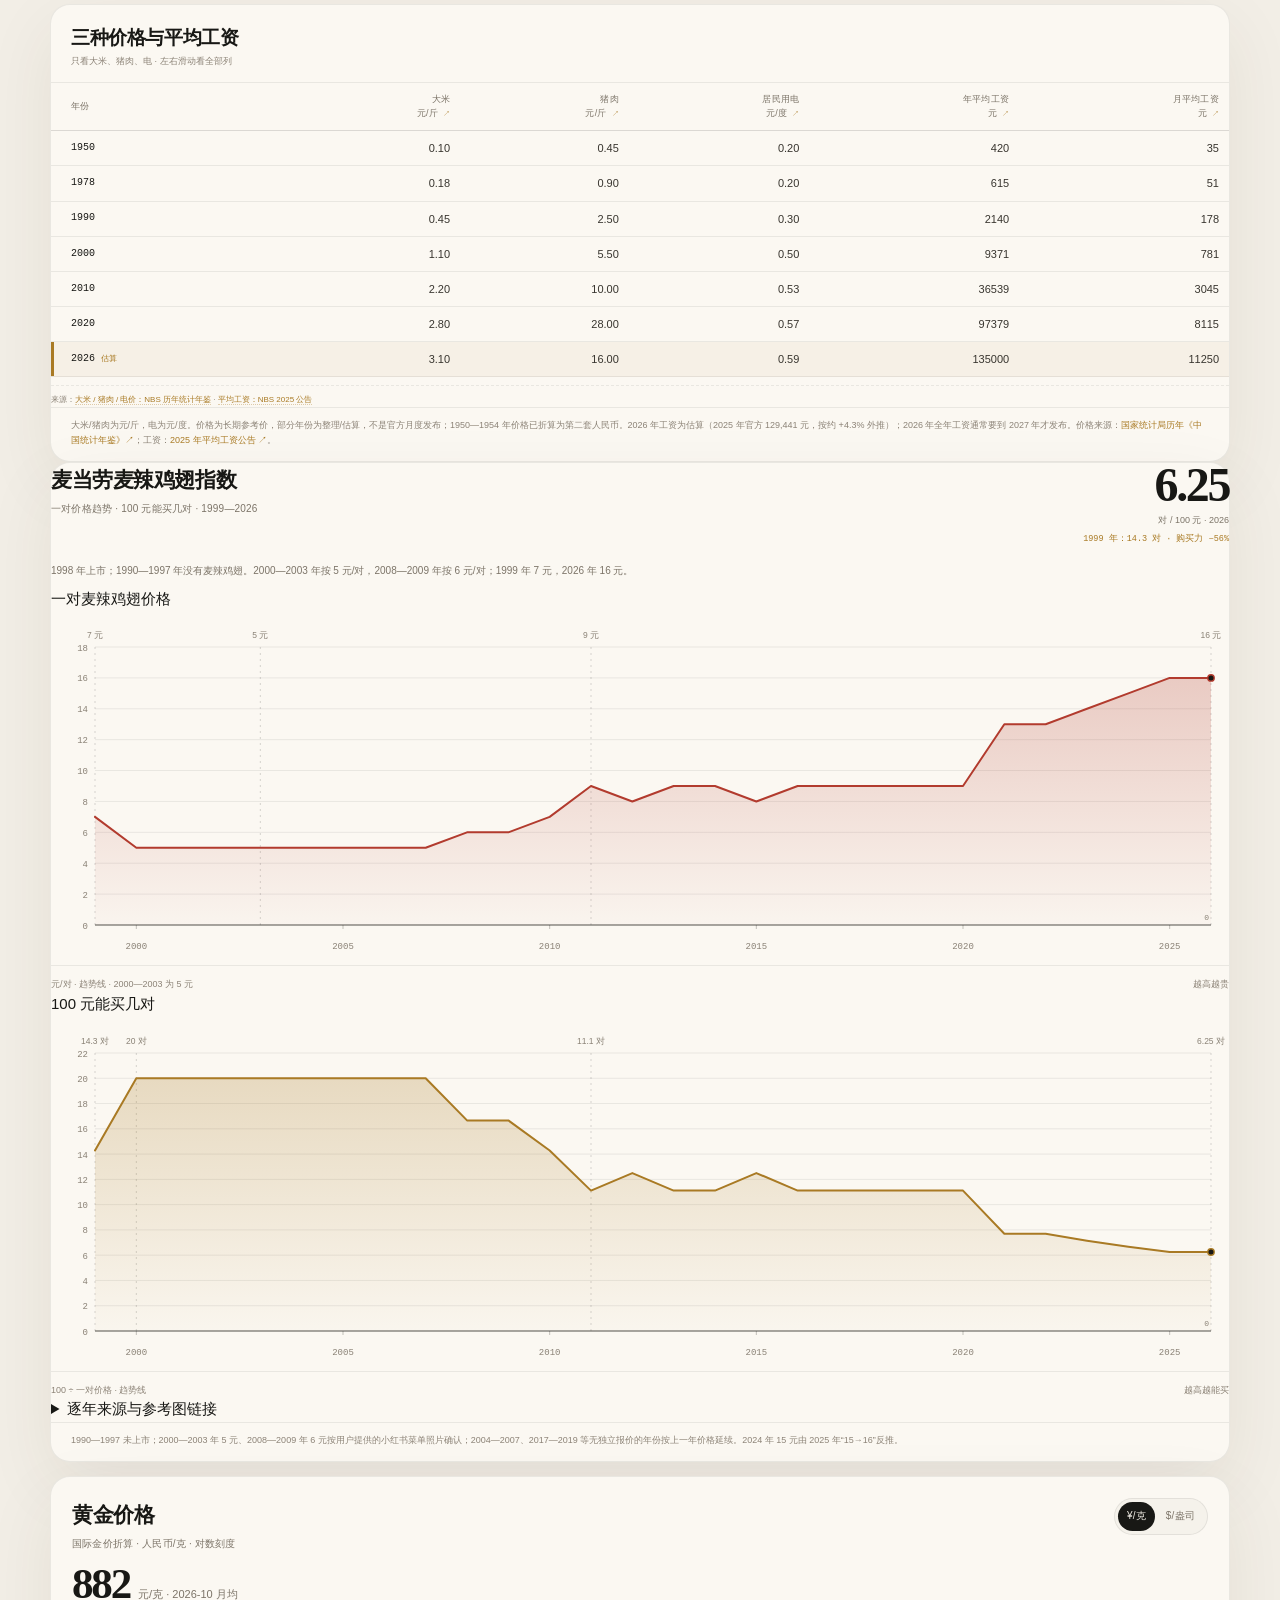
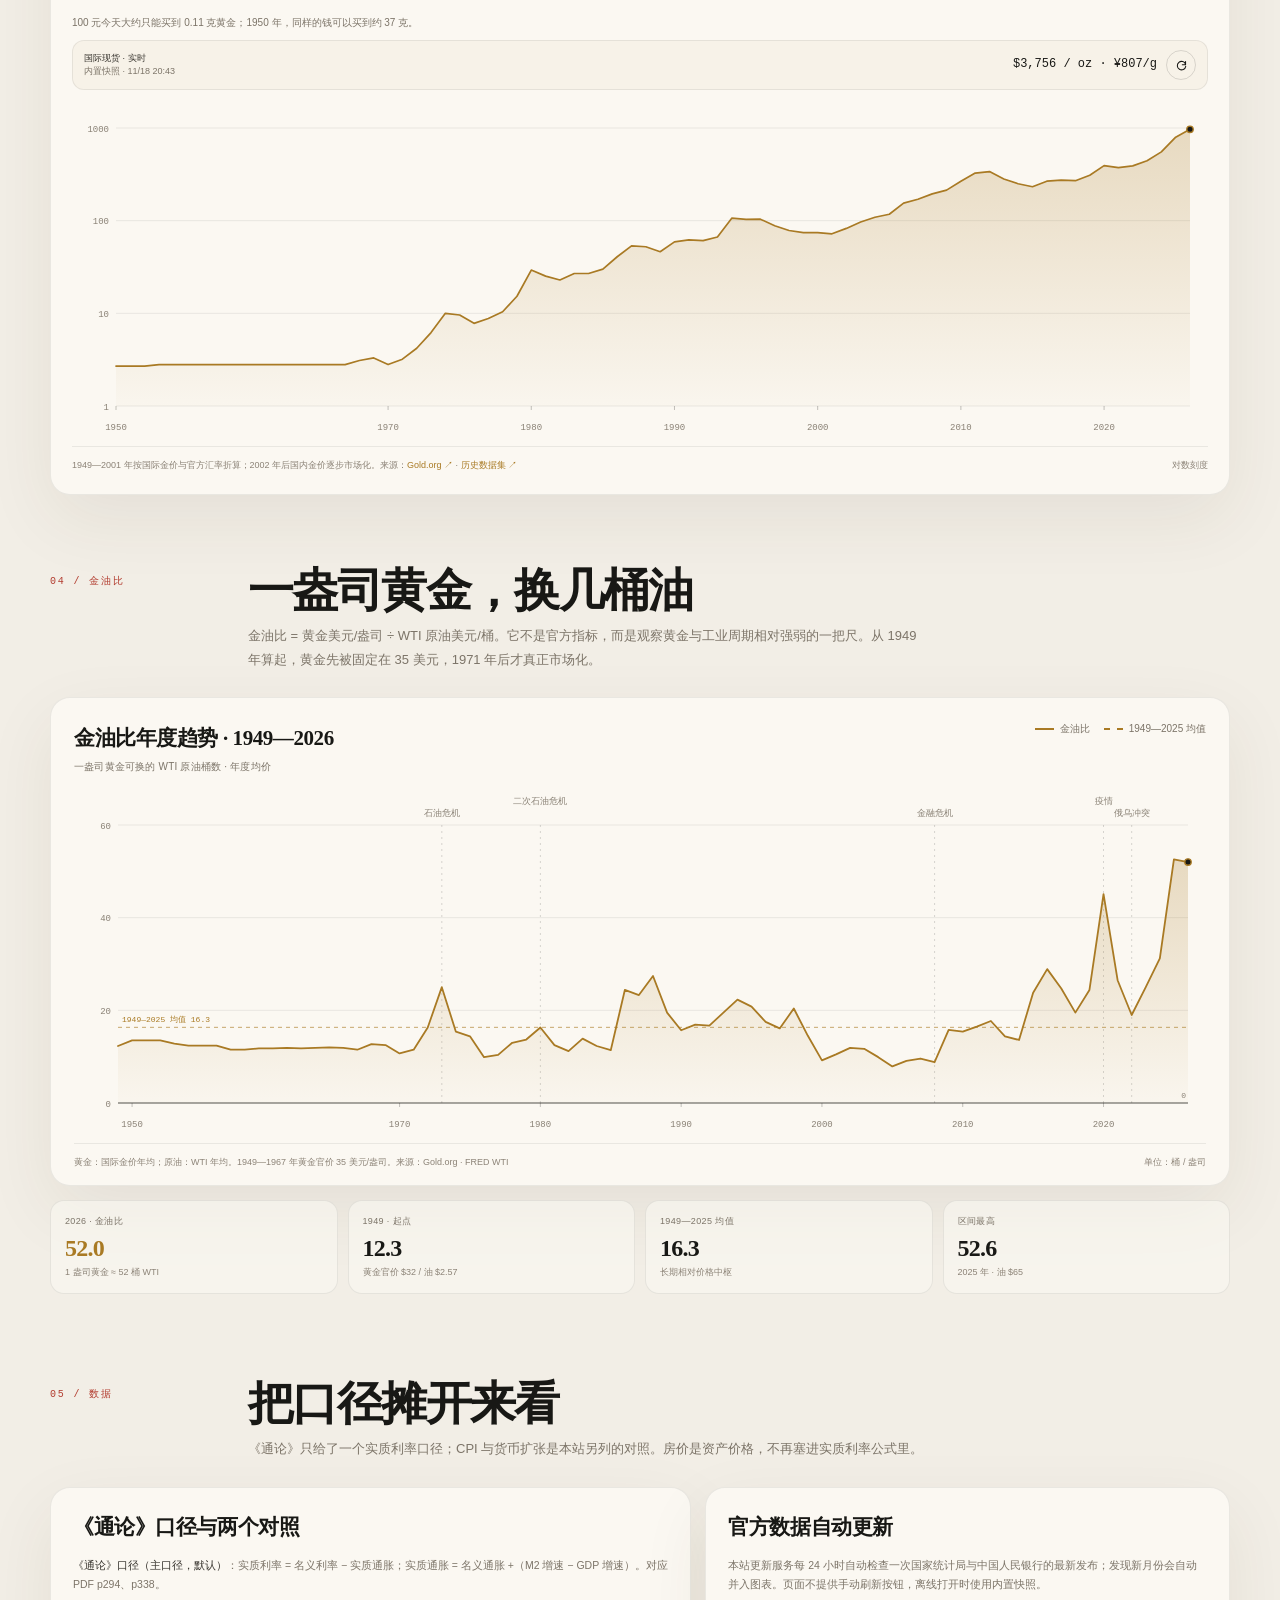
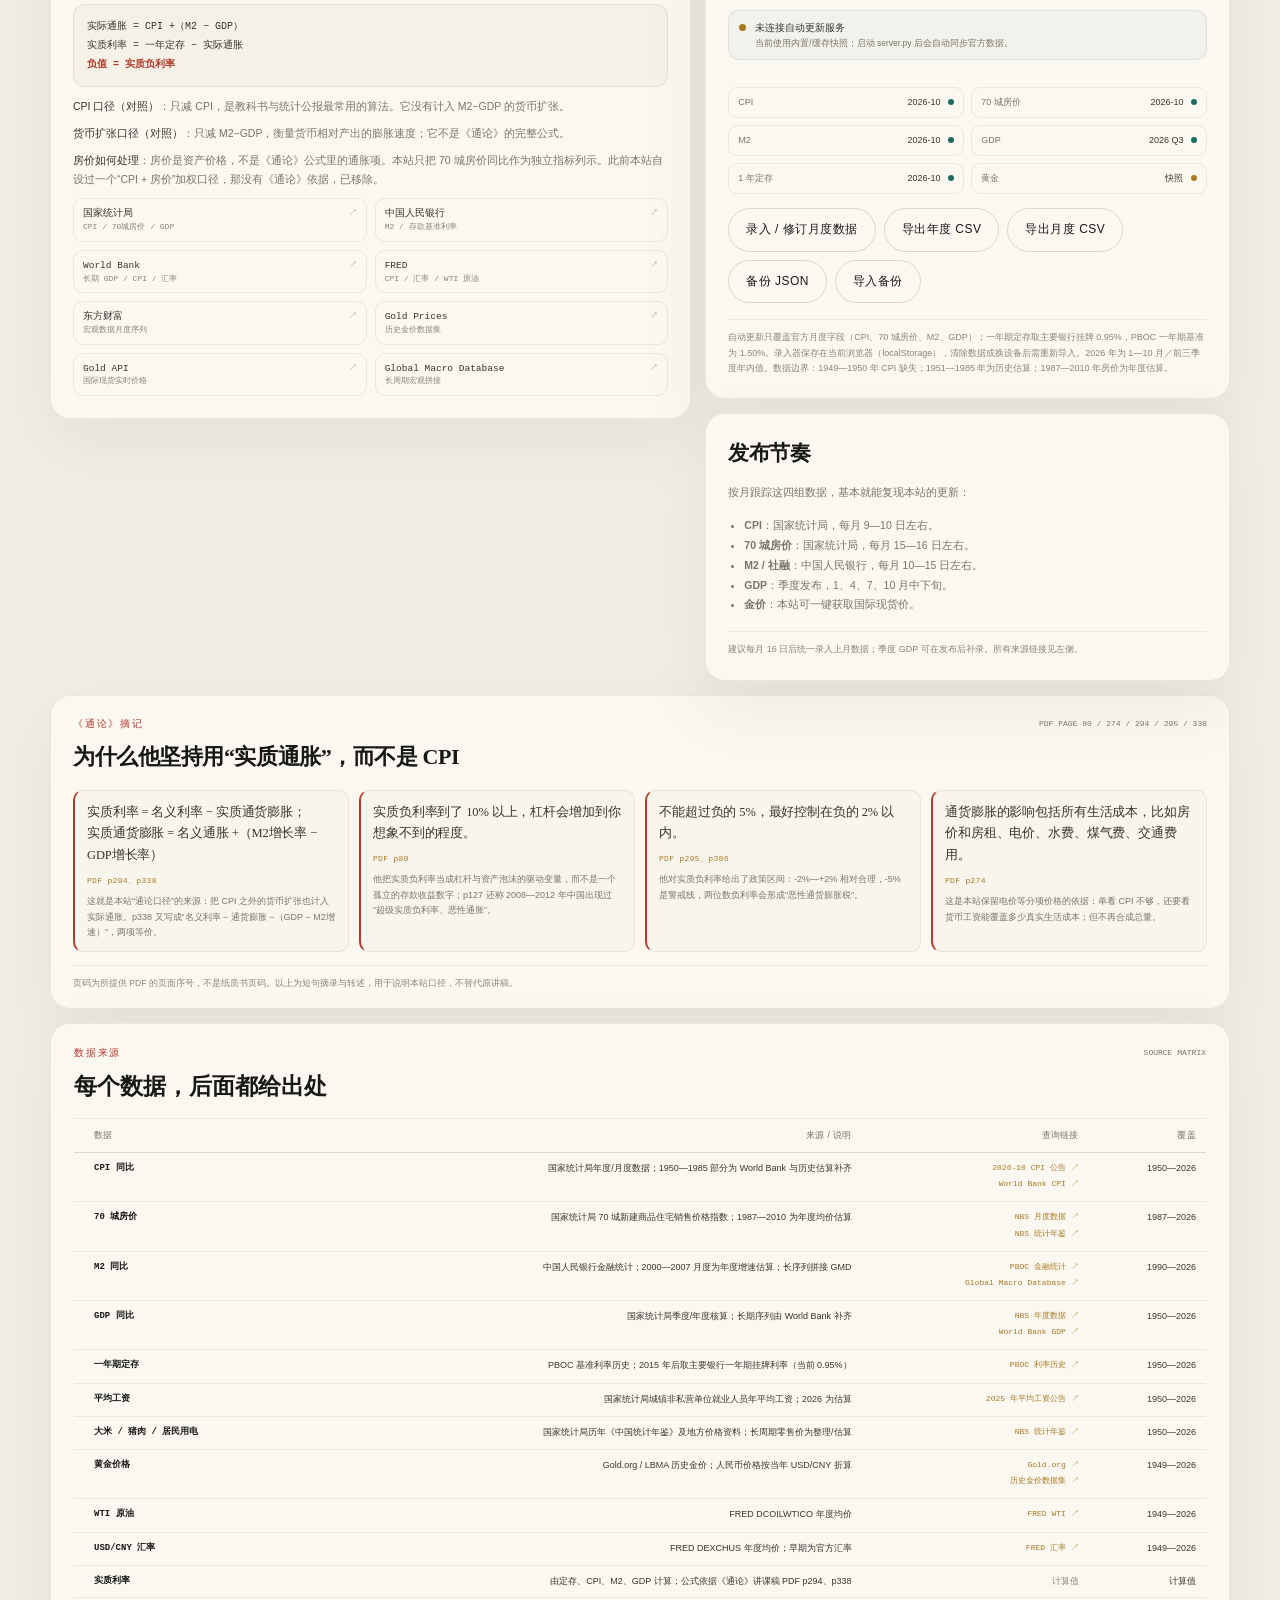
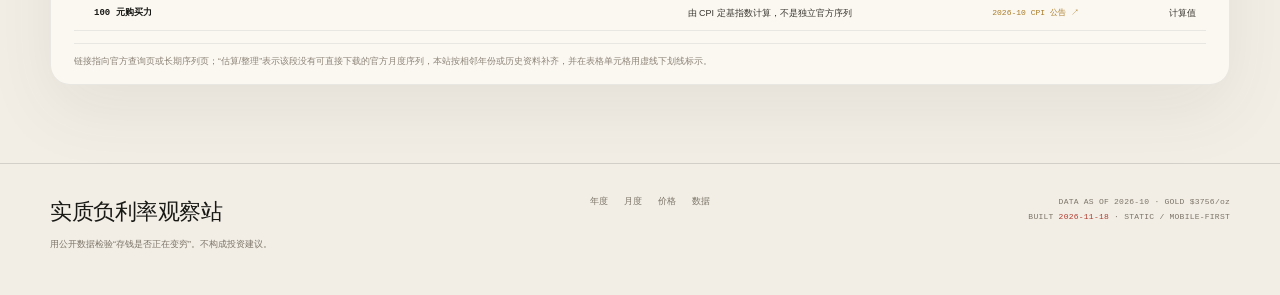
==== commit f83ffd09: "MCD charts: trend lines" ====
--- a/site.html
+++ b/site.html
@@ -315,34 +315,34 @@
       <div class="card-head">
         <div>
           <h3>麦当劳麦辣鸡翅指数</h3>
-          <p>一对装 · 1999—2026 · 常规门店参考价</p>
+          <p>一对价格趋势 · 100 元能买几对 · 1999—2026</p>
         </div>
         <div class="wage-power-now mcd-pp-now">
           <b id="mcdNow">6.25</b><span>对 / 100 元 · 2026</span>
           <small id="mcdIndex">1999 年：14.3 对 · 购买力 −56%</small>
         </div>
       </div>
-      <p class="purchase-copy" id="mcdCopy">1998 年上市；1990—1997 年没有麦辣鸡翅。按 100 元能买几对计算：1999 年约 14.3 对，2026 年约 6.25 对，100 元购买力下降约 56%。</p>
-      <div class="chart-wrap" id="mcdChart" role="img" aria-label="100元能买几对麦当劳麦辣鸡翅 1999-2026"></div>
-      <div class="chart-foot"><span>100 ÷ 一对价格 · 越高越能买 · 常规单点价，不含促销/套餐 · 2015 为天津菜单价</span><span>单位：对 / 100 元</span></div>
-      <div class="table-scroll" id="mcdTableWrap" style="margin-top:12px"></div>
-      <div class="mcd-mobile" id="mcdMobile"></div>
-      <div class="table-note">1990—1997 未上市；2017—2019 无独立一对报价，表格按上一年价格延续并标“延续”，不代表该年一定未调价。2024 年约 15 元由 2025 年“15→16”报道反推，已标“推断”。图表为台阶线，100 元购买力 = 100 ÷ 一对价格。</div>
-      <div class="mcd-gallery">
-        <figure>
-          <a href="assets/mcd/2003-menu.jpg" target="_blank" rel="noopener noreferrer"><img src="assets/mcd/2003-menu.jpg" alt="2003年麦当劳菜单：麦辣鸡翅2块5元" loading="lazy"></a>
-          <figcaption><b>2003 年菜单</b>：麦辣鸡翅（2 块）¥5.00/对。用户提供的小红书照片。</figcaption>
-        </figure>
-        <figure>
-          <a href="assets/mcd/2008-card.jpg" target="_blank" rel="noopener noreferrer"><img src="assets/mcd/2008-card.jpg" alt="2008年麦当劳尊享卡：加6元得2块麦辣鸡翅" loading="lazy"></a>
-          <figcaption><b>2008 下半年尊享卡</b>：加 ¥6 得 2 块麦辣鸡翅。用户提供的小红书照片。</figcaption>
-        </figure>
-        <figure>
-          <a href="assets/mcd/2008-coupon.jpg" target="_blank" rel="noopener noreferrer"><img src="assets/mcd/2008-coupon.jpg" alt="2008年麦当劳优惠券：加6元得2块麦辣鸡翅" loading="lazy"></a>
-          <figcaption><b>2008 优惠券</b>：加 ¥6 得 2 块麦辣鸡翅。用户提供的小红书照片。</figcaption>
-        </figure>
-      </div>
-      <div class="table-note" style="margin-top:8px">菜单照片来自用户提供的小红书笔记，仅作历史价格参考；售价以当年门店和券面为准。</div>
+      <p class="purchase-copy" id="mcdCopy">1998 年上市；1990—1997 年没有麦辣鸡翅。2000—2003 年按 5 元/对，2008—2009 年按 6 元/对；1999 年 7 元，2026 年 16 元。</p>
+
+      <div class="mcd-charts">
+        <div class="mcd-chart-box">
+          <div class="mcd-chart-title">一对麦辣鸡翅价格</div>
+          <div class="chart-wrap" id="mcdPriceChart" role="img" aria-label="麦当劳麦辣鸡翅一对价格 1999-2026"></div>
+          <div class="chart-foot"><span>元/对 · 趋势线 · 2000—2003 为 5 元</span><span>越高越贵</span></div>
+        </div>
+        <div class="mcd-chart-box">
+          <div class="mcd-chart-title">100 元能买几对</div>
+          <div class="chart-wrap" id="mcdHundredChart" role="img" aria-label="100元能买几对麦当劳麦辣鸡翅 1999-2026"></div>
+          <div class="chart-foot"><span>100 ÷ 一对价格 · 趋势线</span><span>越高越能买</span></div>
+        </div>
+      </div>
+
+      <details class="mcd-source-details">
+        <summary>逐年来源与参考图链接</summary>
+        <div id="mcdSourceList"></div>
+      </details>
+
+      <div class="table-note">1990—1997 未上市；2000—2003 年 5 元、2008—2009 年 6 元按用户提供的小红书菜单照片确认；2004—2007、2017—2019 等无独立报价的年份按上一年价格延续。2024 年 15 元由 2025 年“15→16”反推。</div>
     </div>
 
     <div class="card purchase-card" style="margin-top:14px">
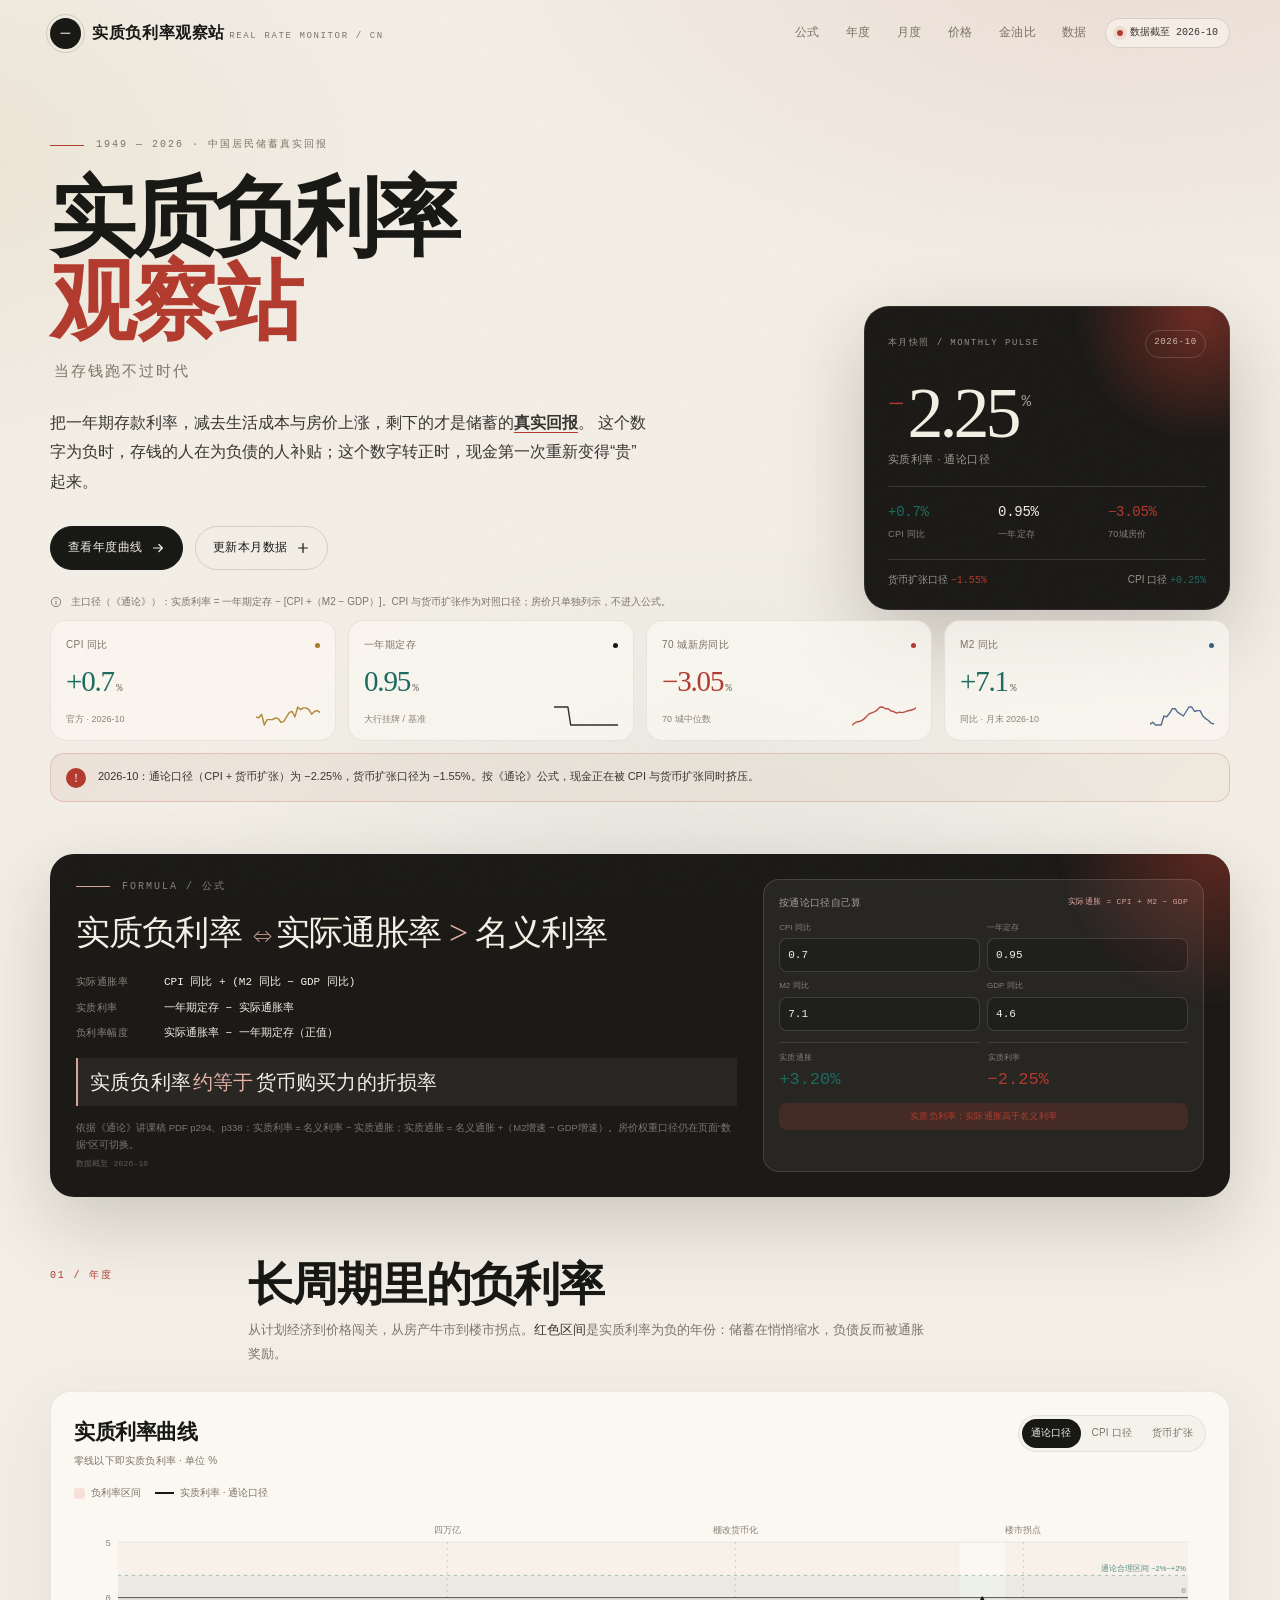
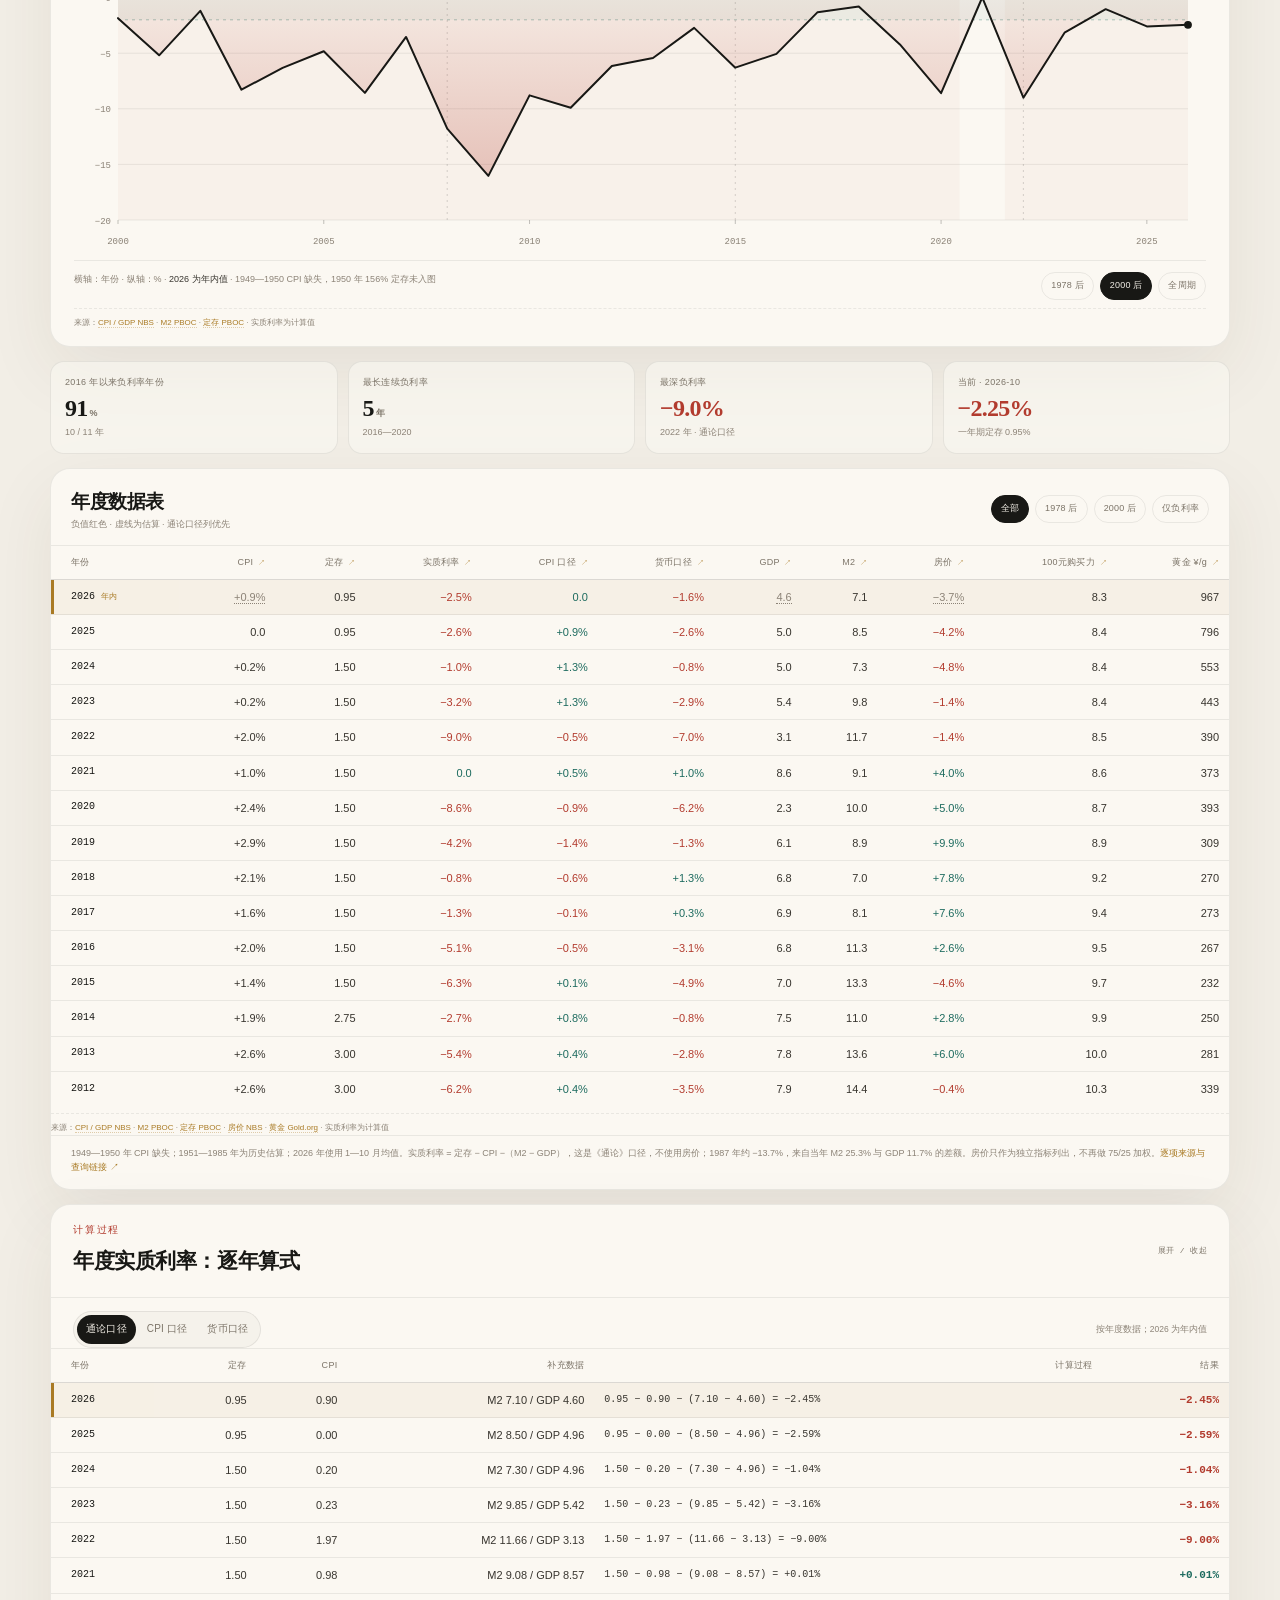
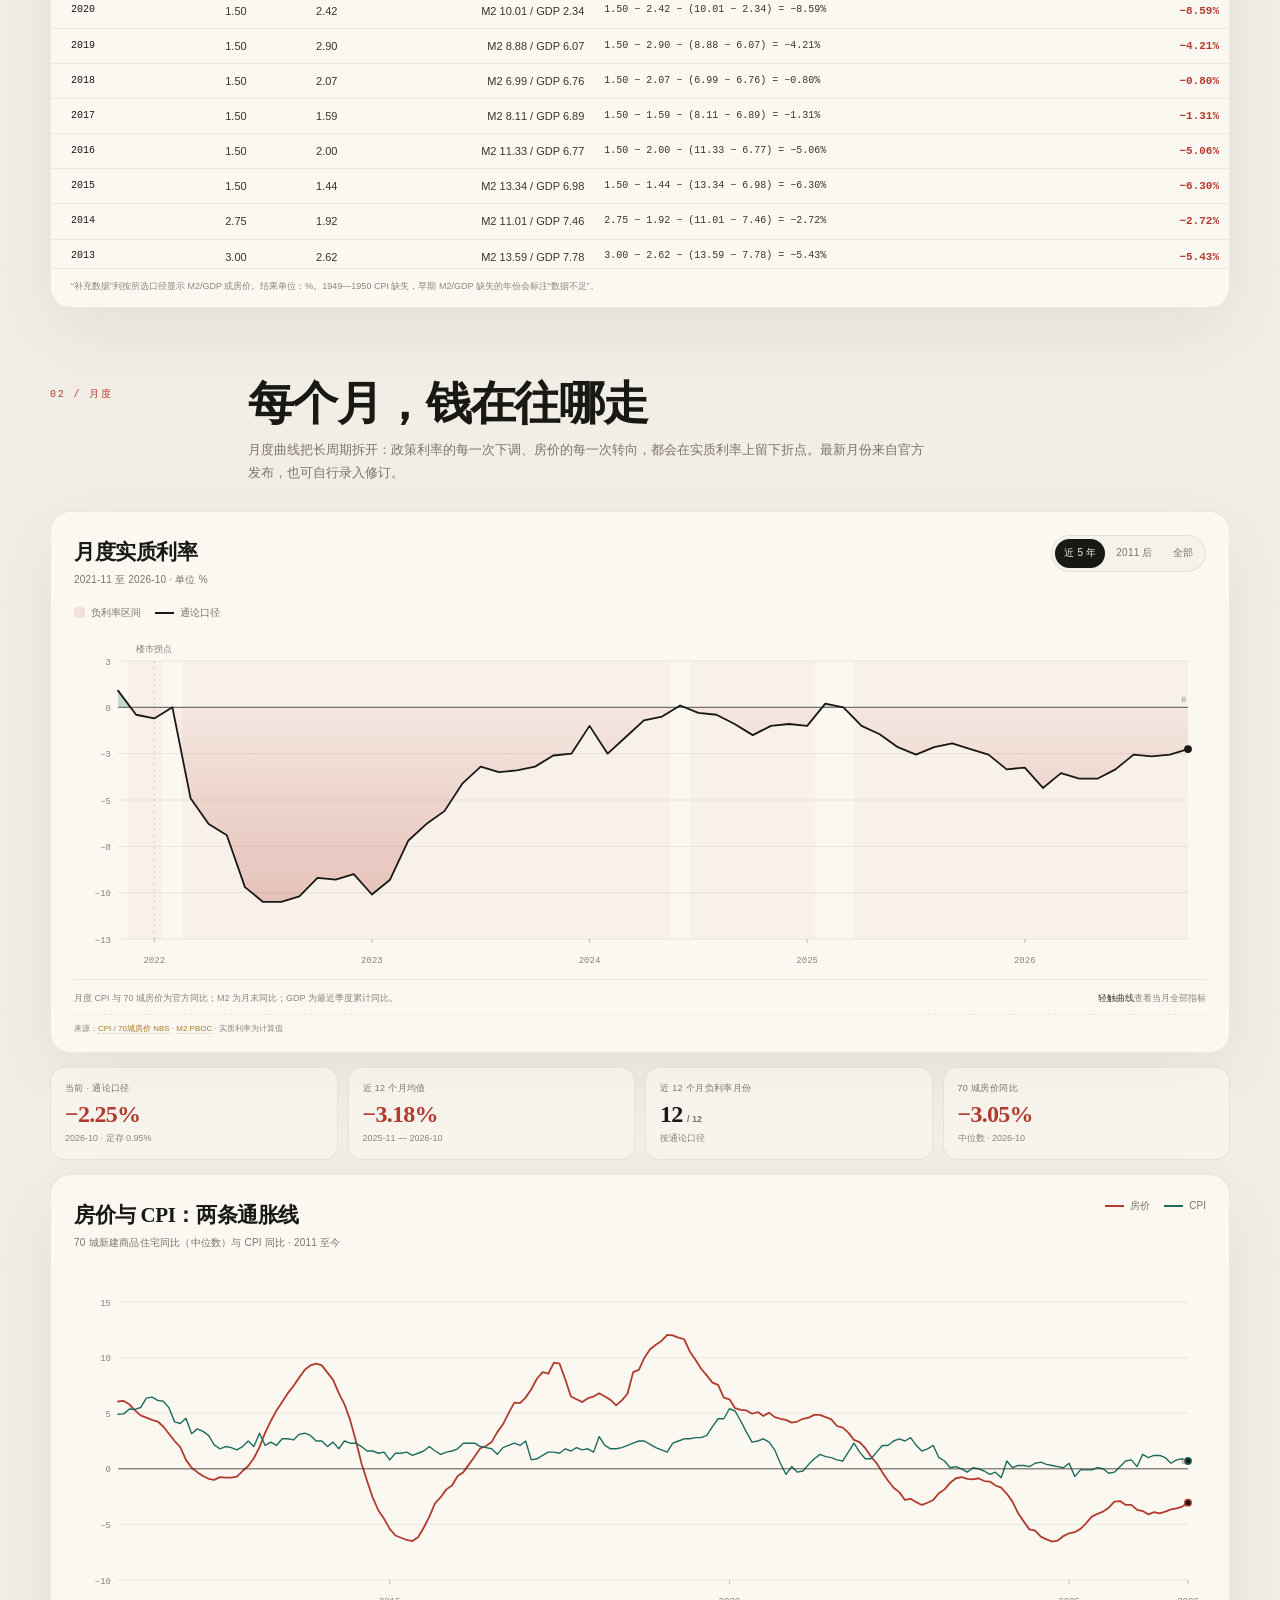
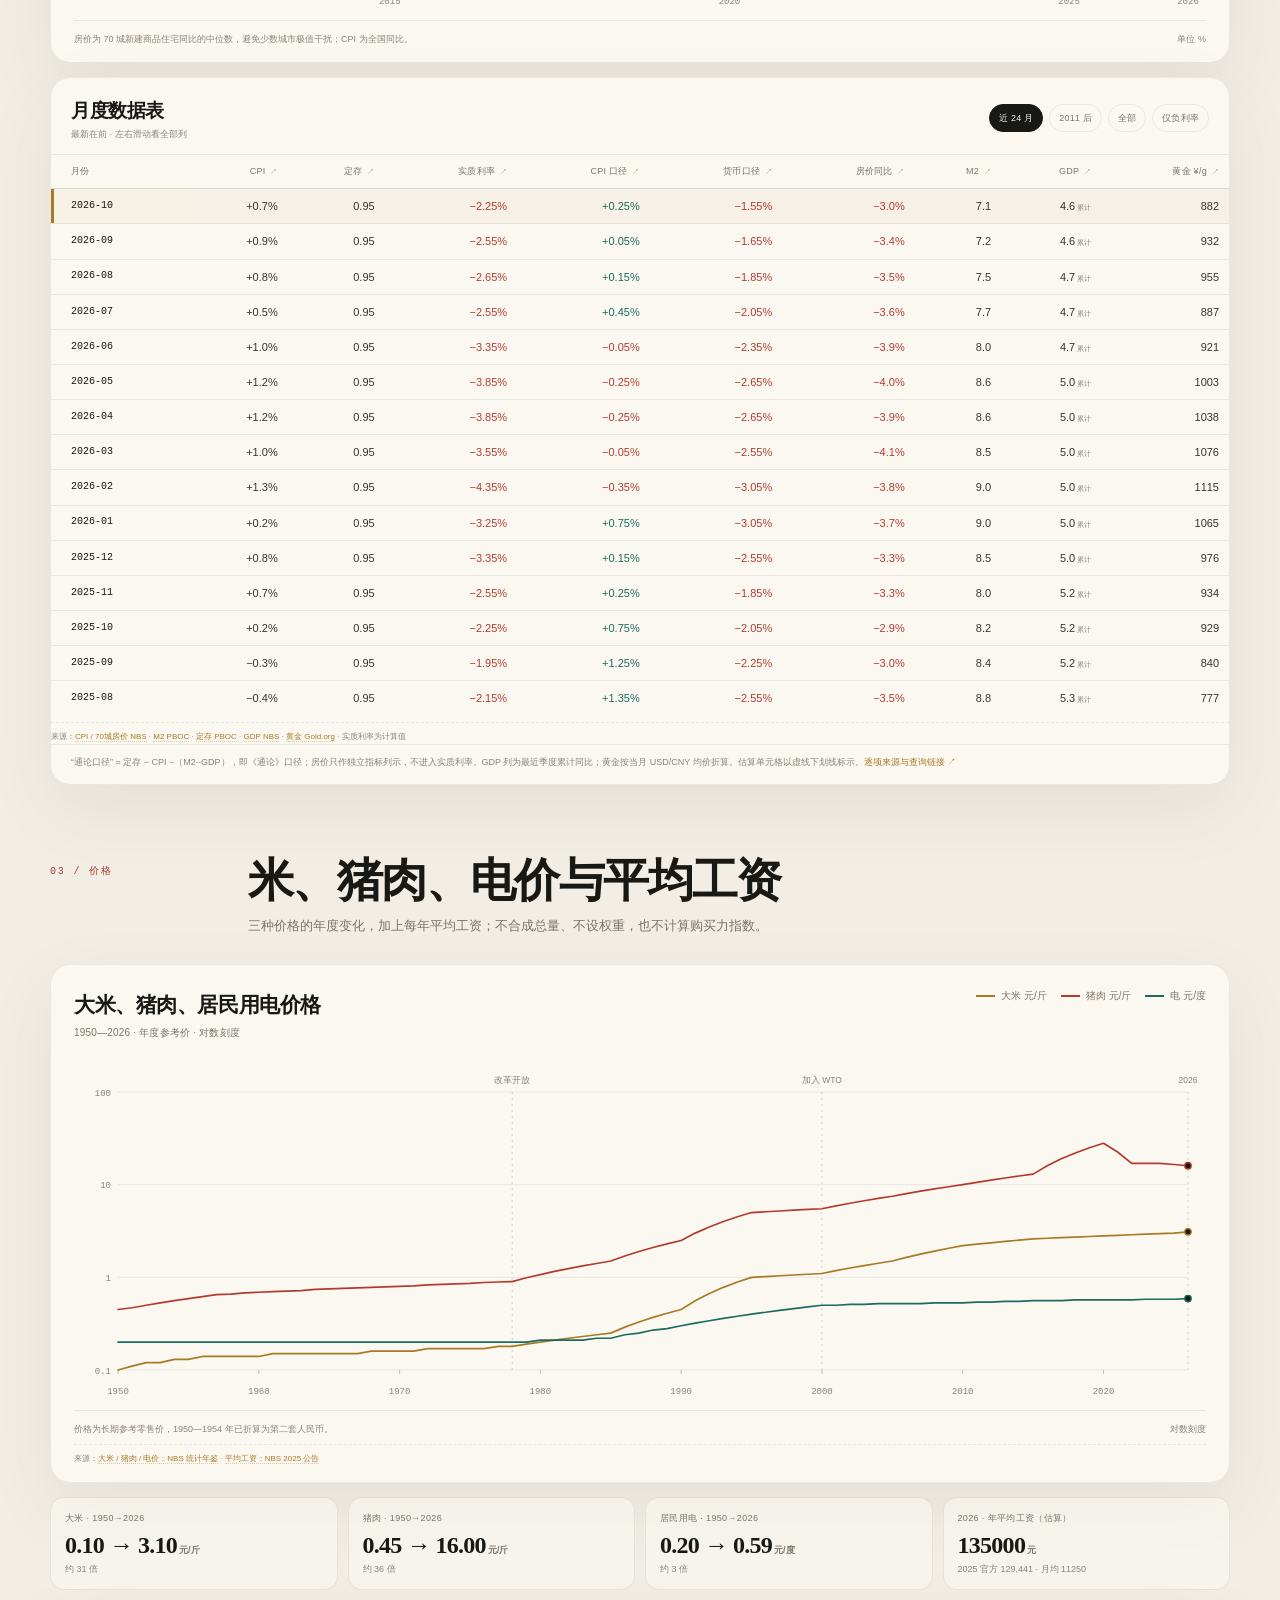
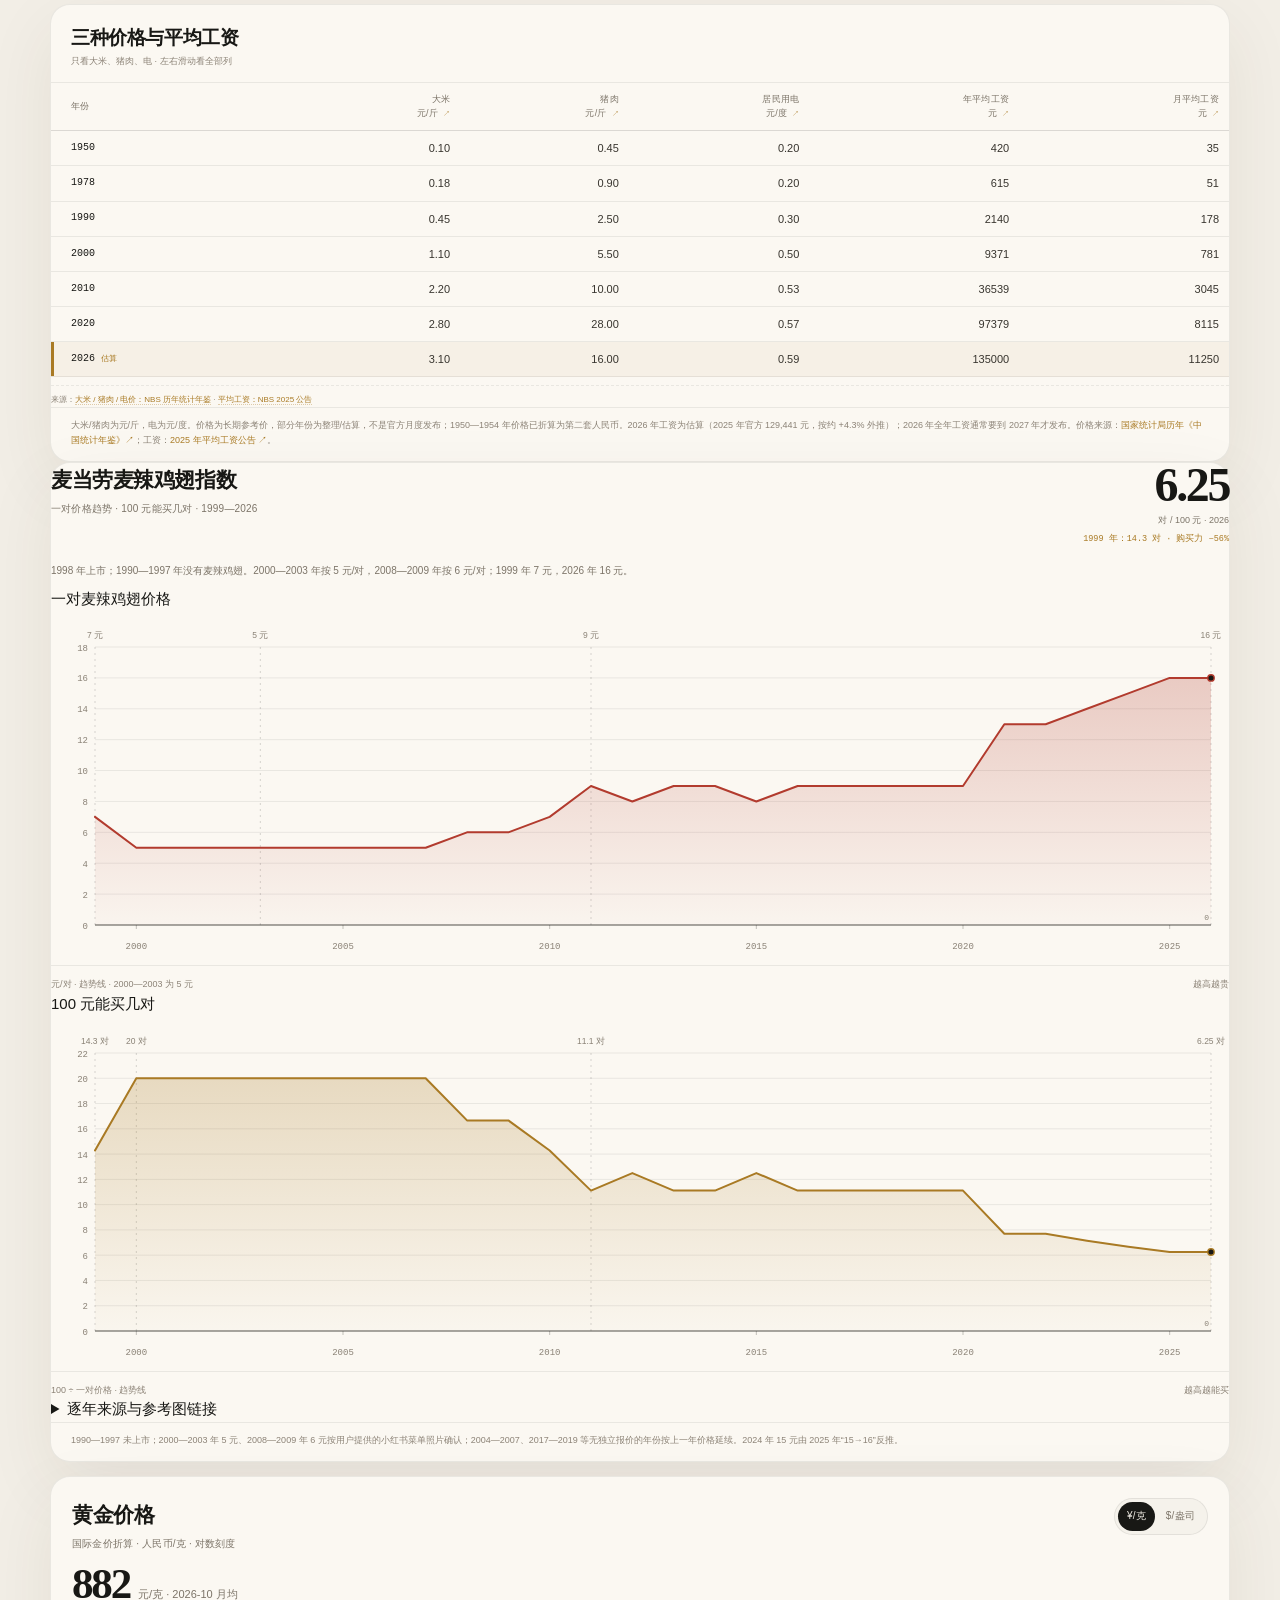
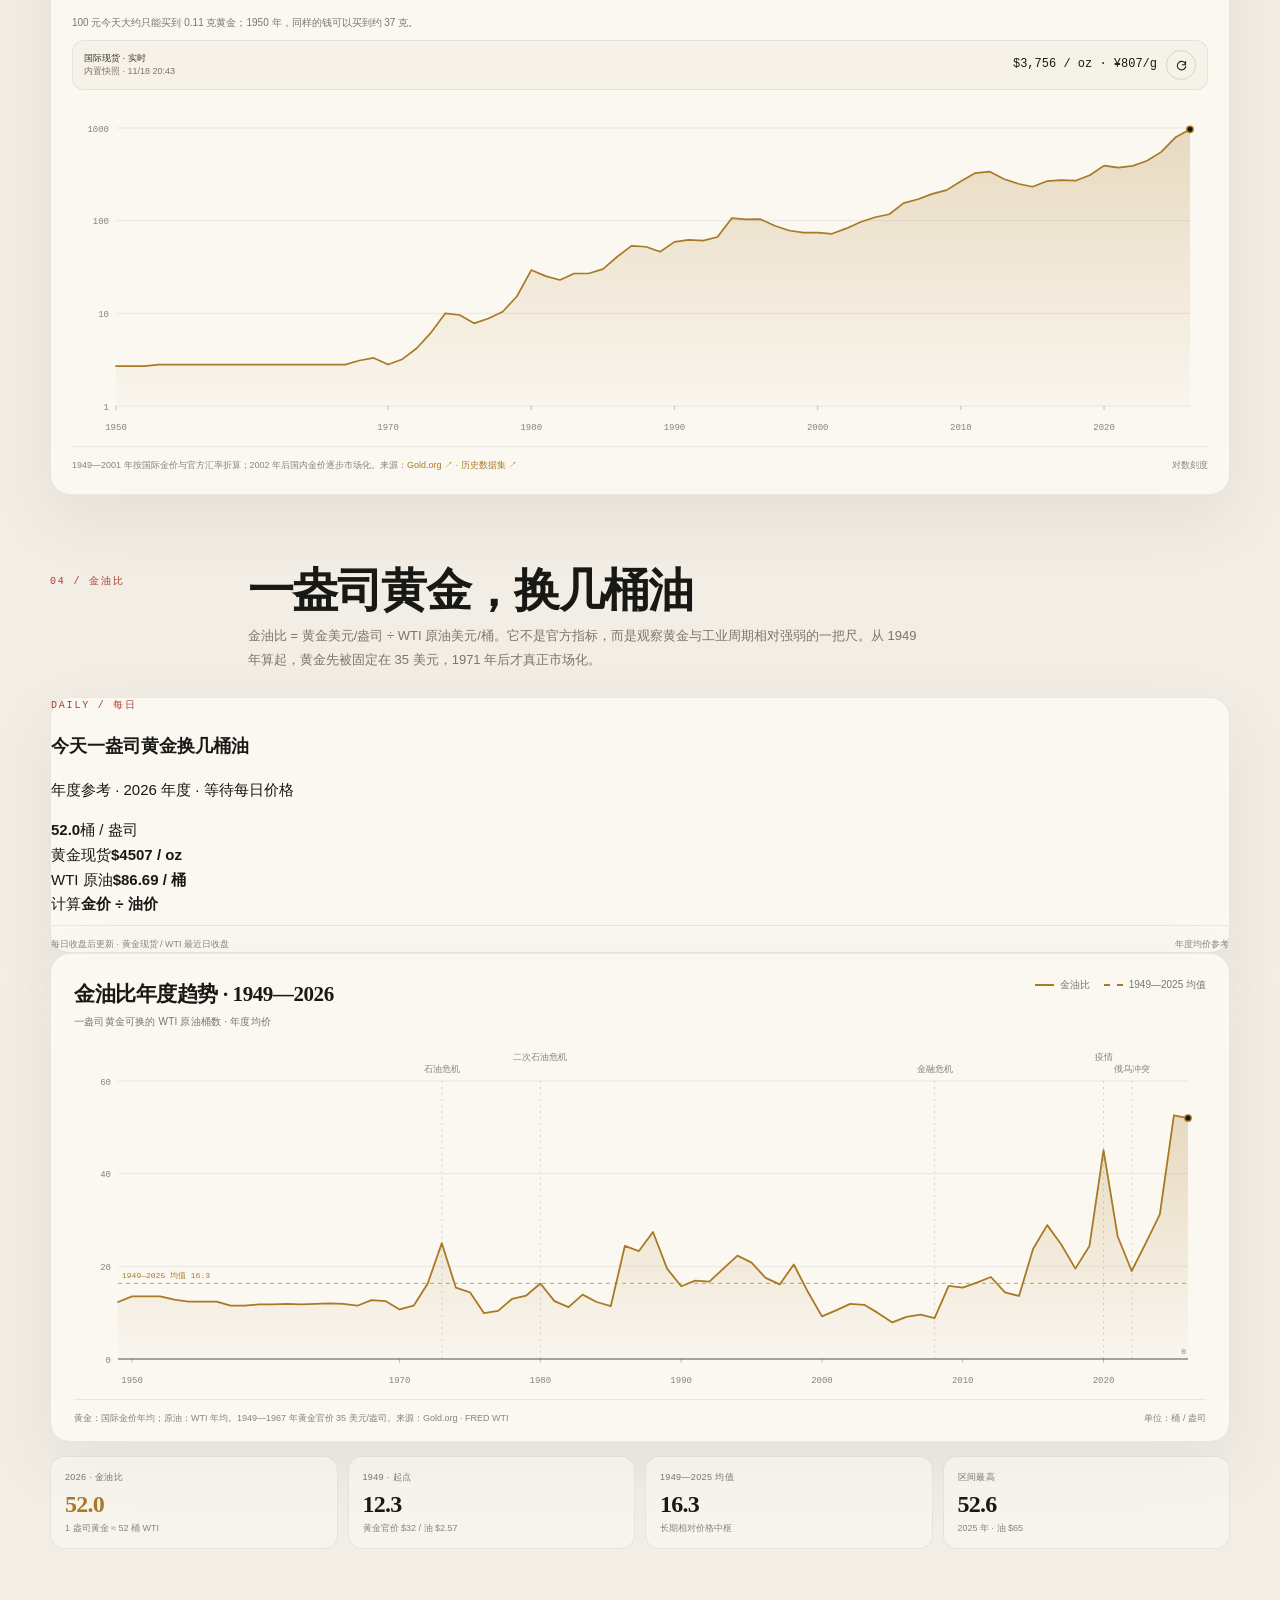
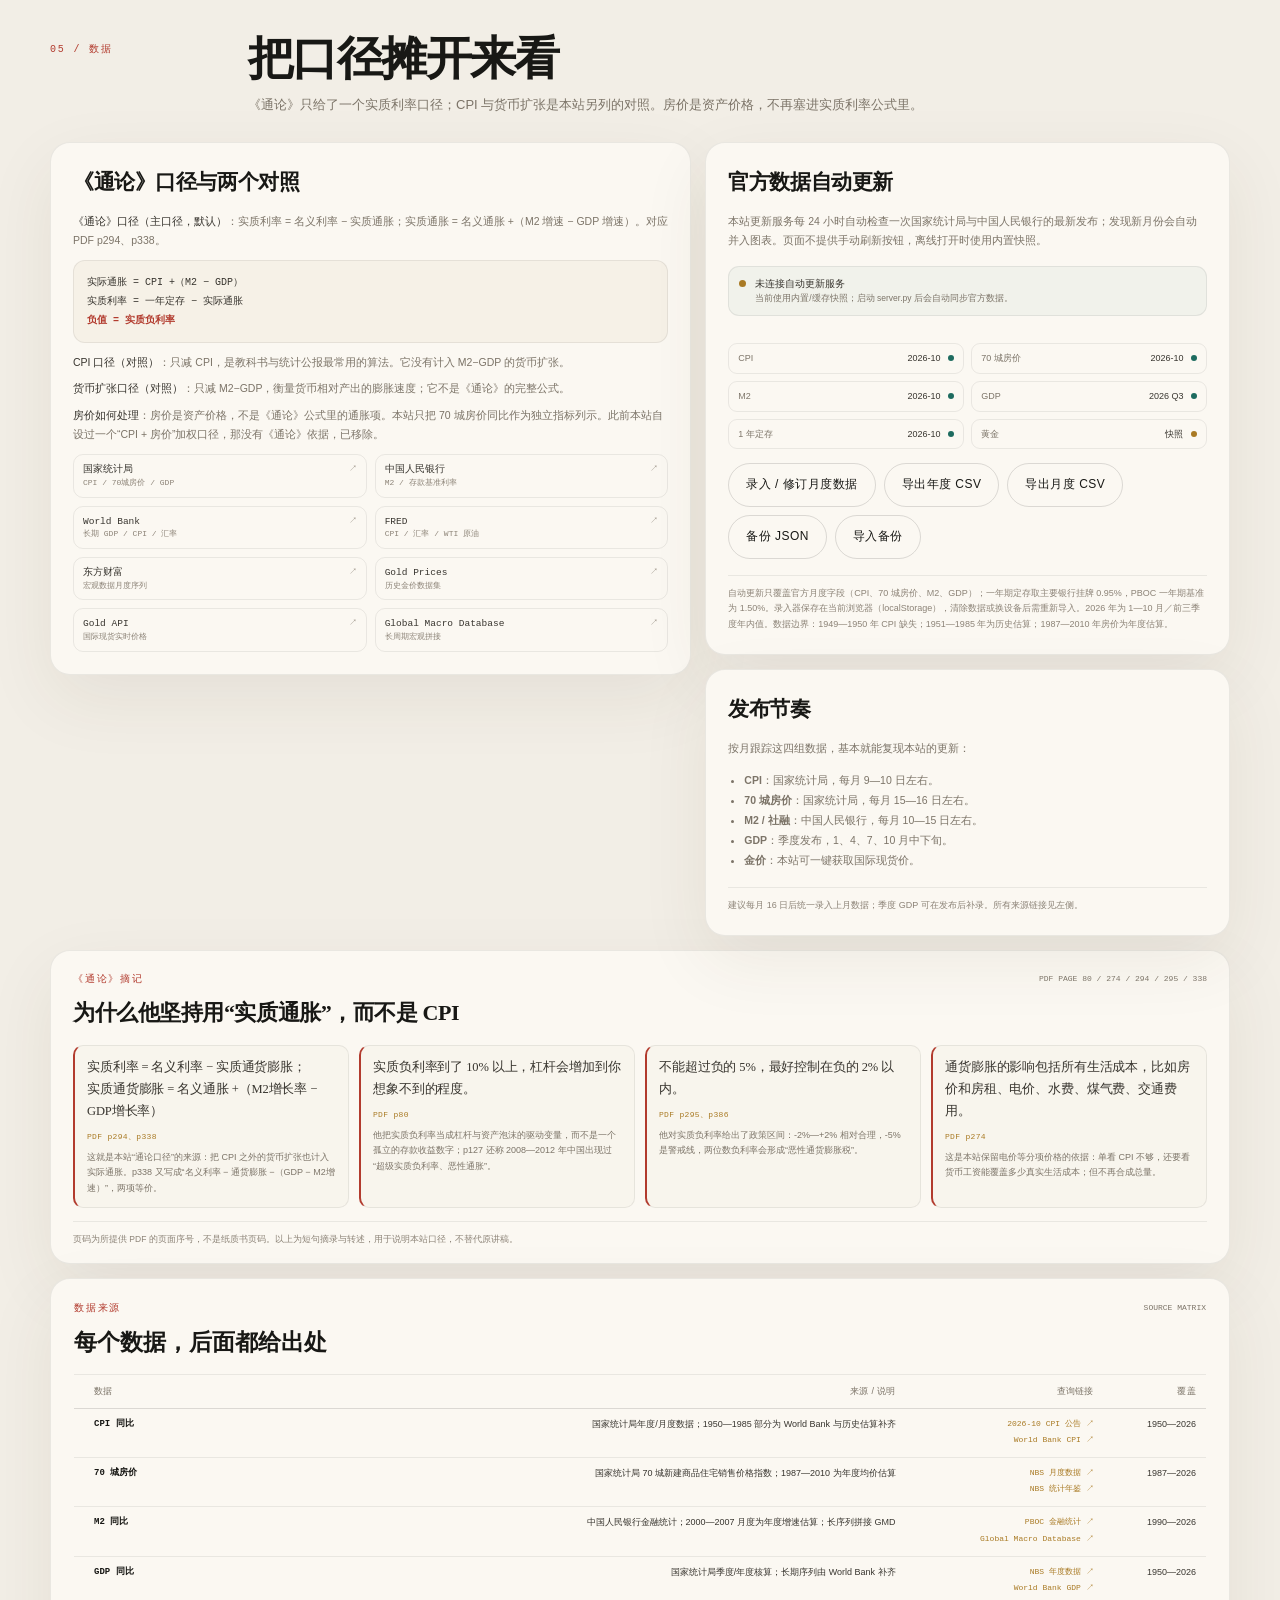
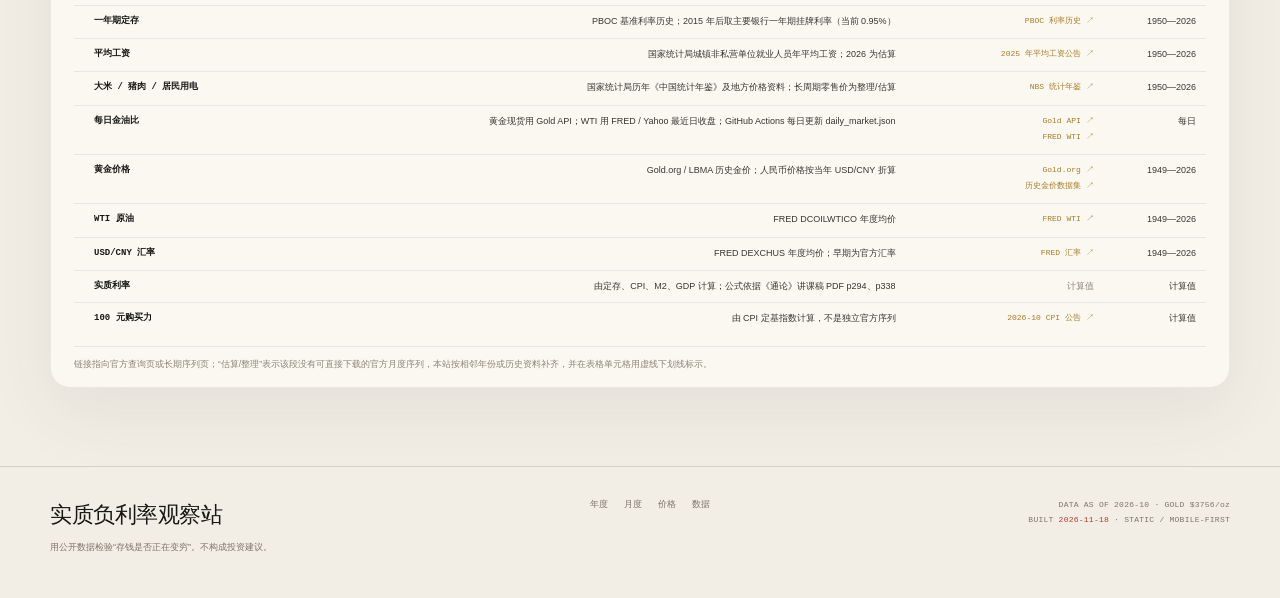
==== commit b5111ce1: "add daily gold/oil ratio: site.html" ====
--- a/site.html
+++ b/site.html
@@ -377,6 +377,23 @@
         <h2>一盎司黄金，换几桶油</h2>
         <p>金油比 = 黄金美元/盎司 ÷ WTI 原油美元/桶。它不是官方指标，而是观察黄金与工业周期相对强弱的一把尺。从 1949 年算起，黄金先被固定在 35 美元，1971 年后才真正市场化。</p>
       </div>
+    </div>
+
+    <div class="card daily-oil-card">
+      <div class="daily-oil-head">
+        <div>
+          <div class="section-kicker" style="padding-top:0;margin-bottom:5px">DAILY / 每日</div>
+          <h3>今天一盎司黄金换几桶油</h3>
+          <p id="dailyRatioDate">正在读取每日价格…</p>
+        </div>
+        <div class="daily-oil-big"><b id="dailyRatio">—</b><span>桶 / 盎司</span></div>
+      </div>
+      <div class="daily-oil-grid">
+        <div><span>黄金现货</span><b id="dailyGold">—</b></div>
+        <div><span>WTI 原油</span><b id="dailyOil">—</b></div>
+        <div><span>计算</span><b>金价 ÷ 油价</b></div>
+      </div>
+      <div class="chart-foot"><span>每日收盘后更新 · 黄金现货 / WTI 最近日收盘</span><span id="dailyOilSrc">—</span></div>
     </div>
 
     <div class="card chart-card">
